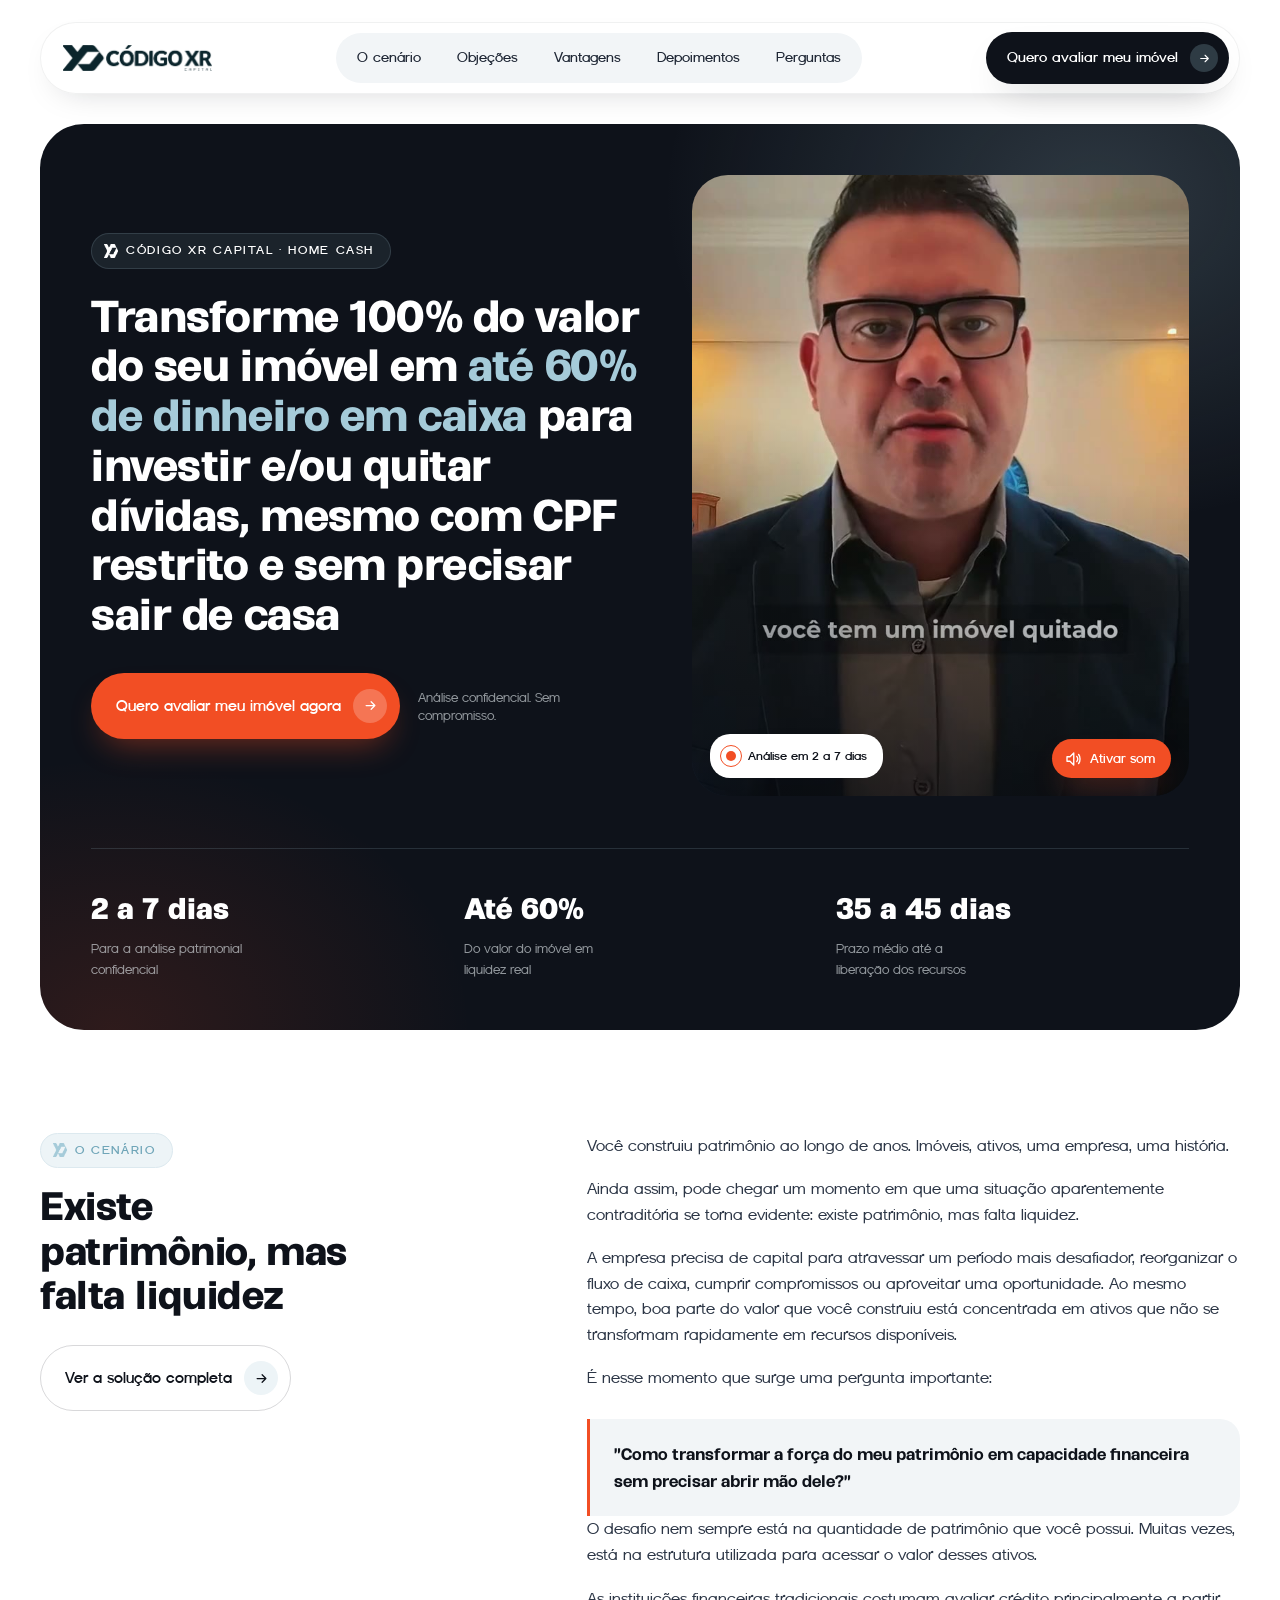
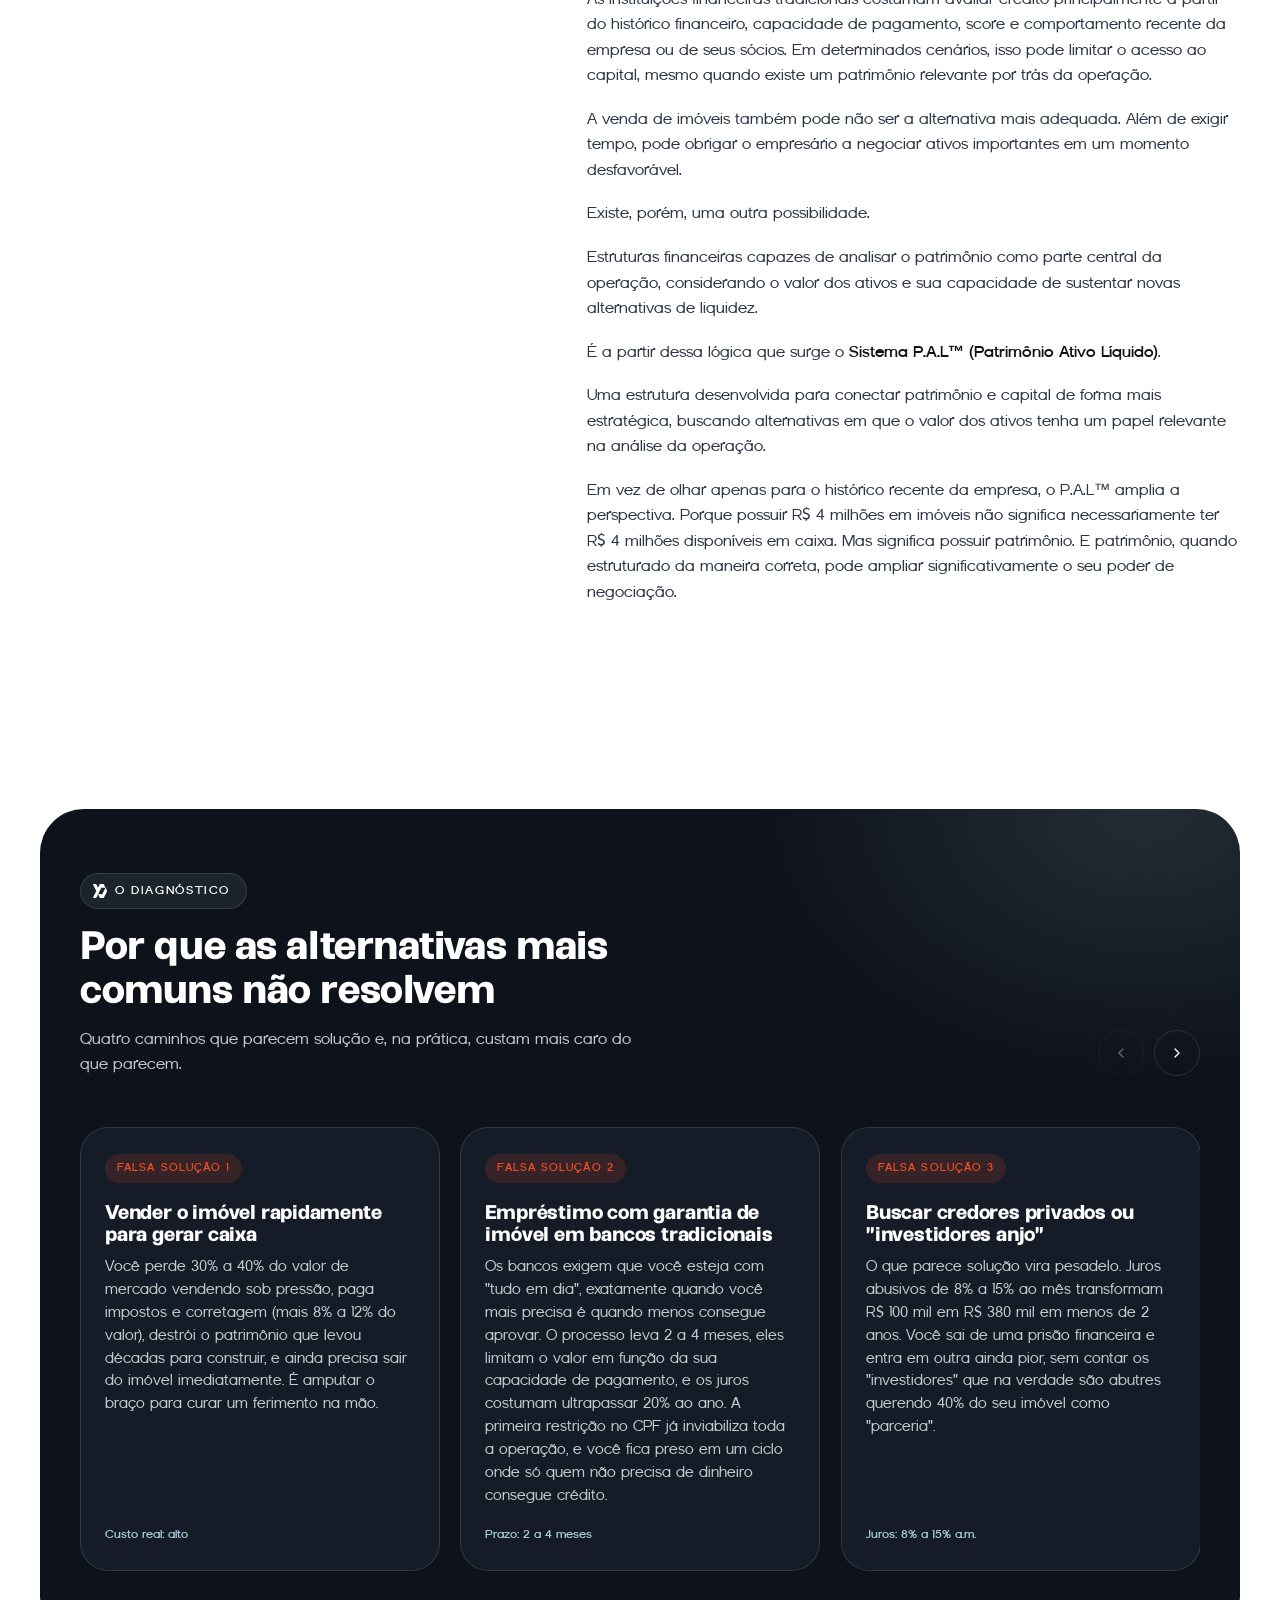
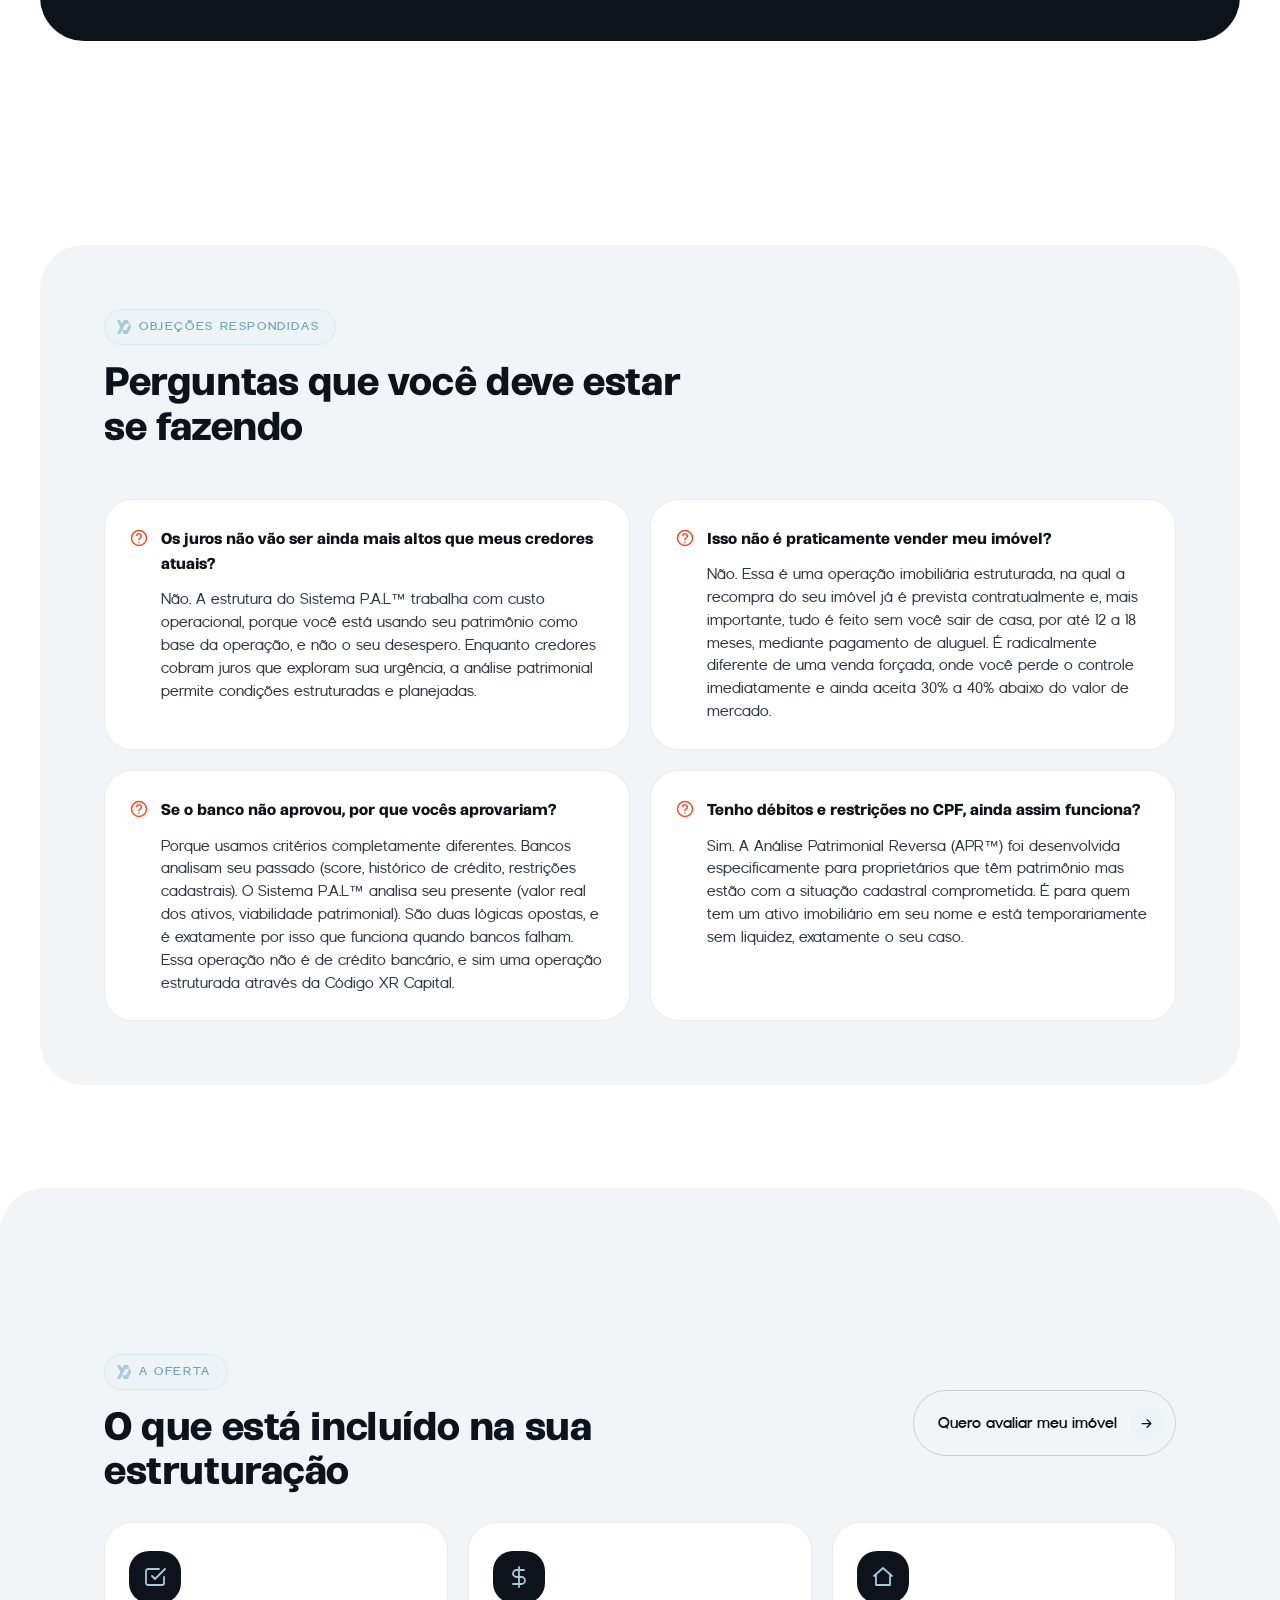
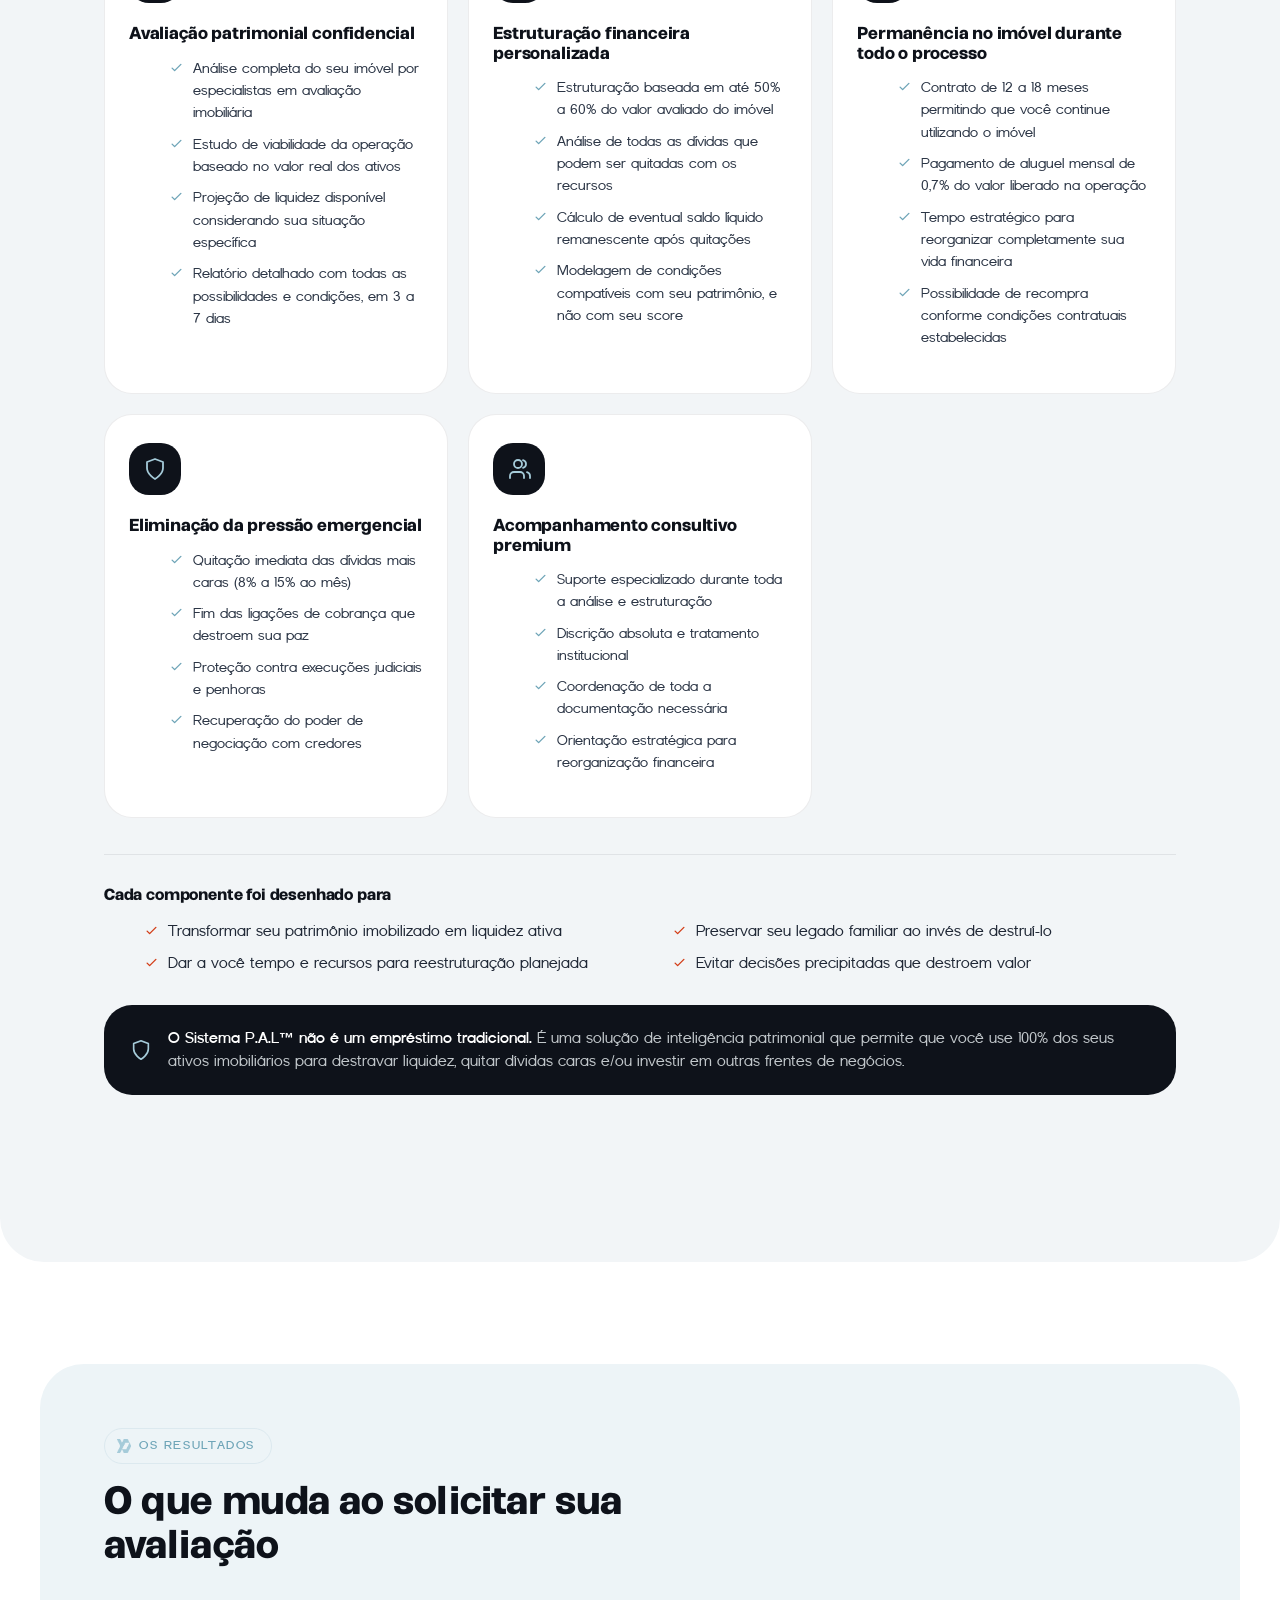
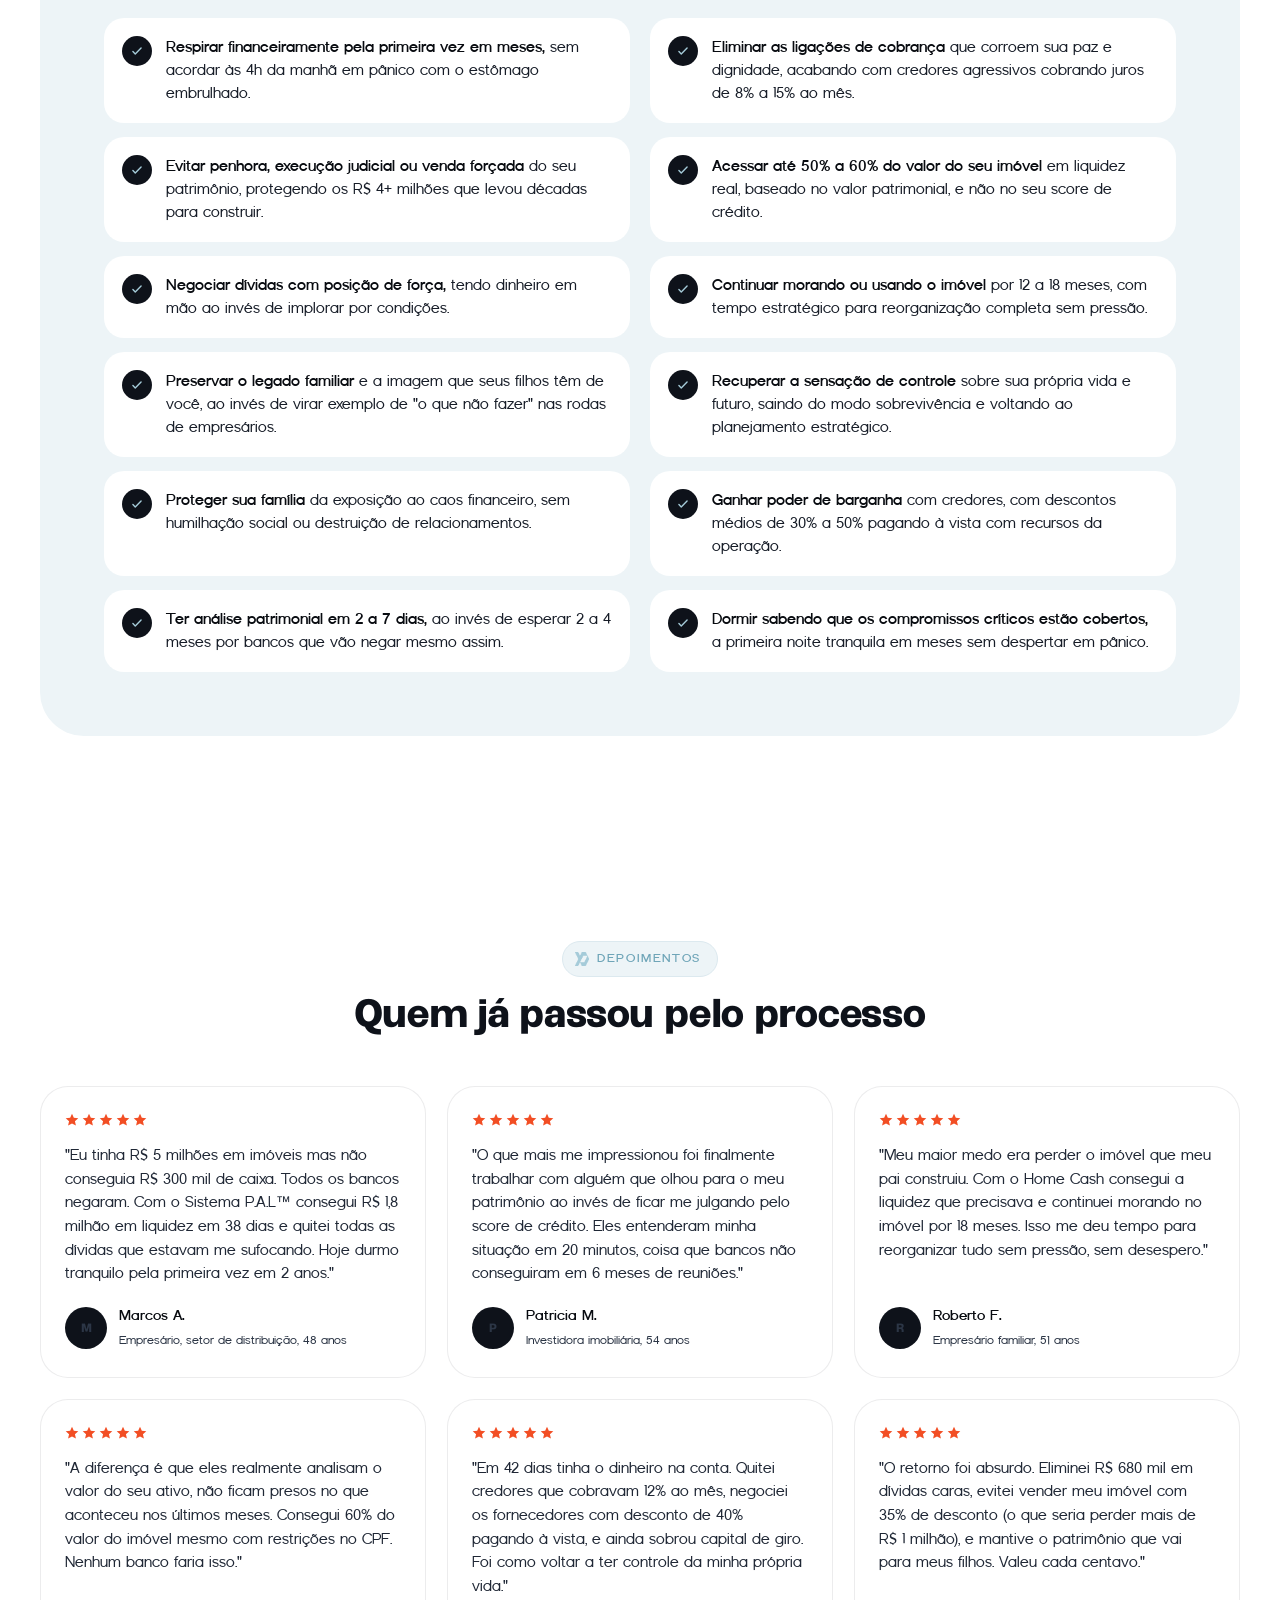
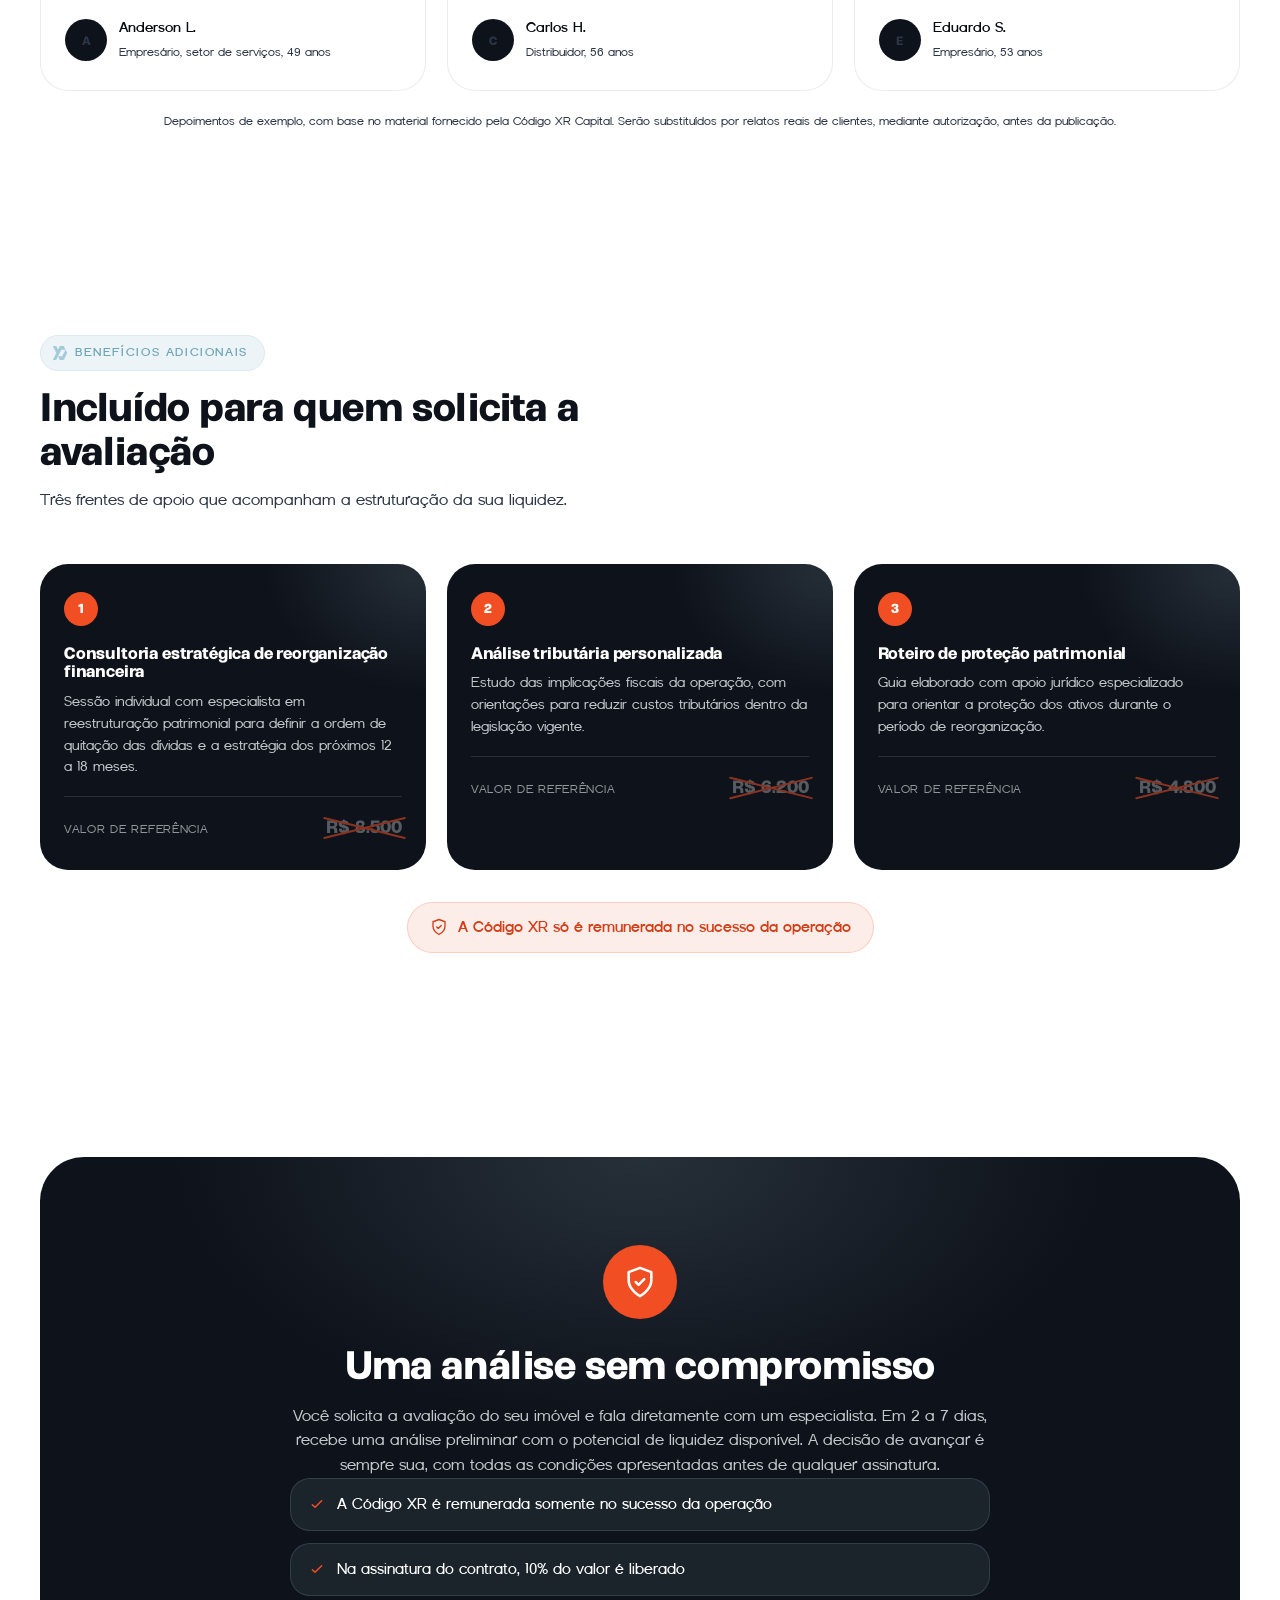
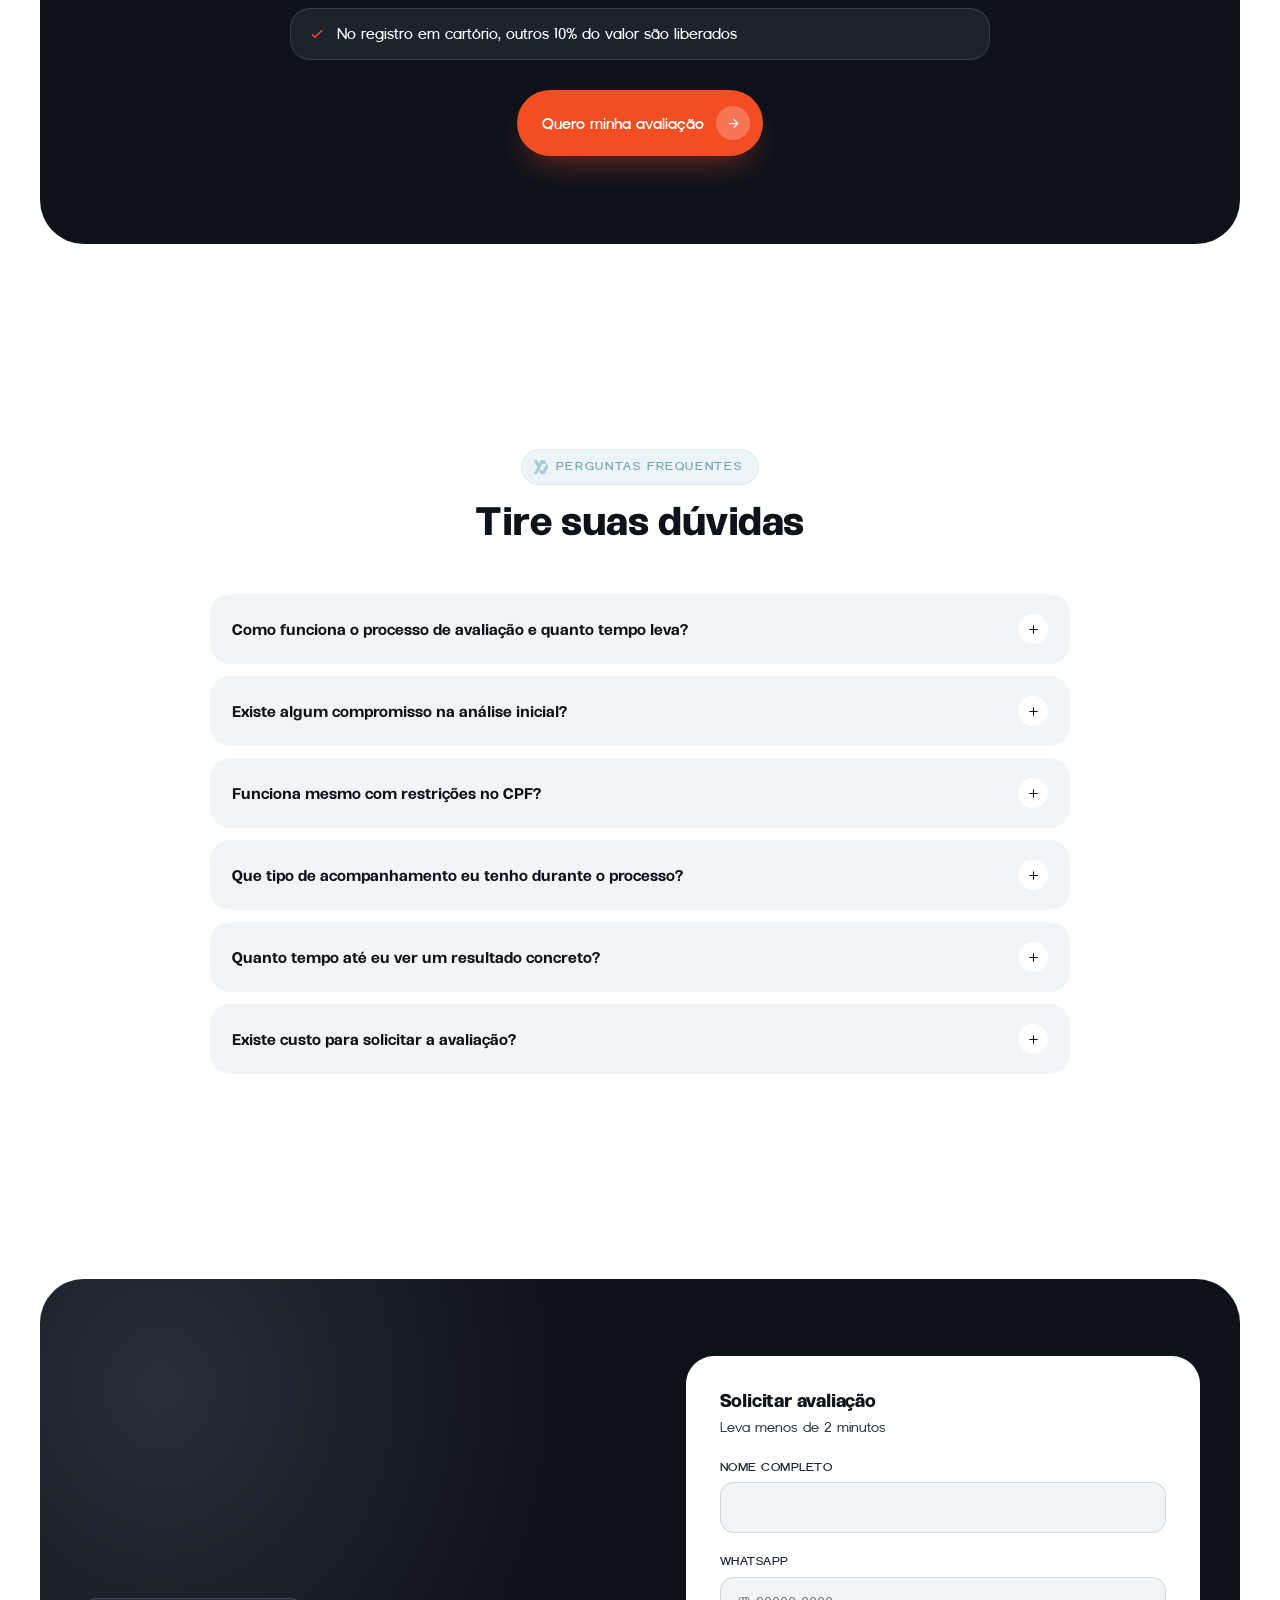
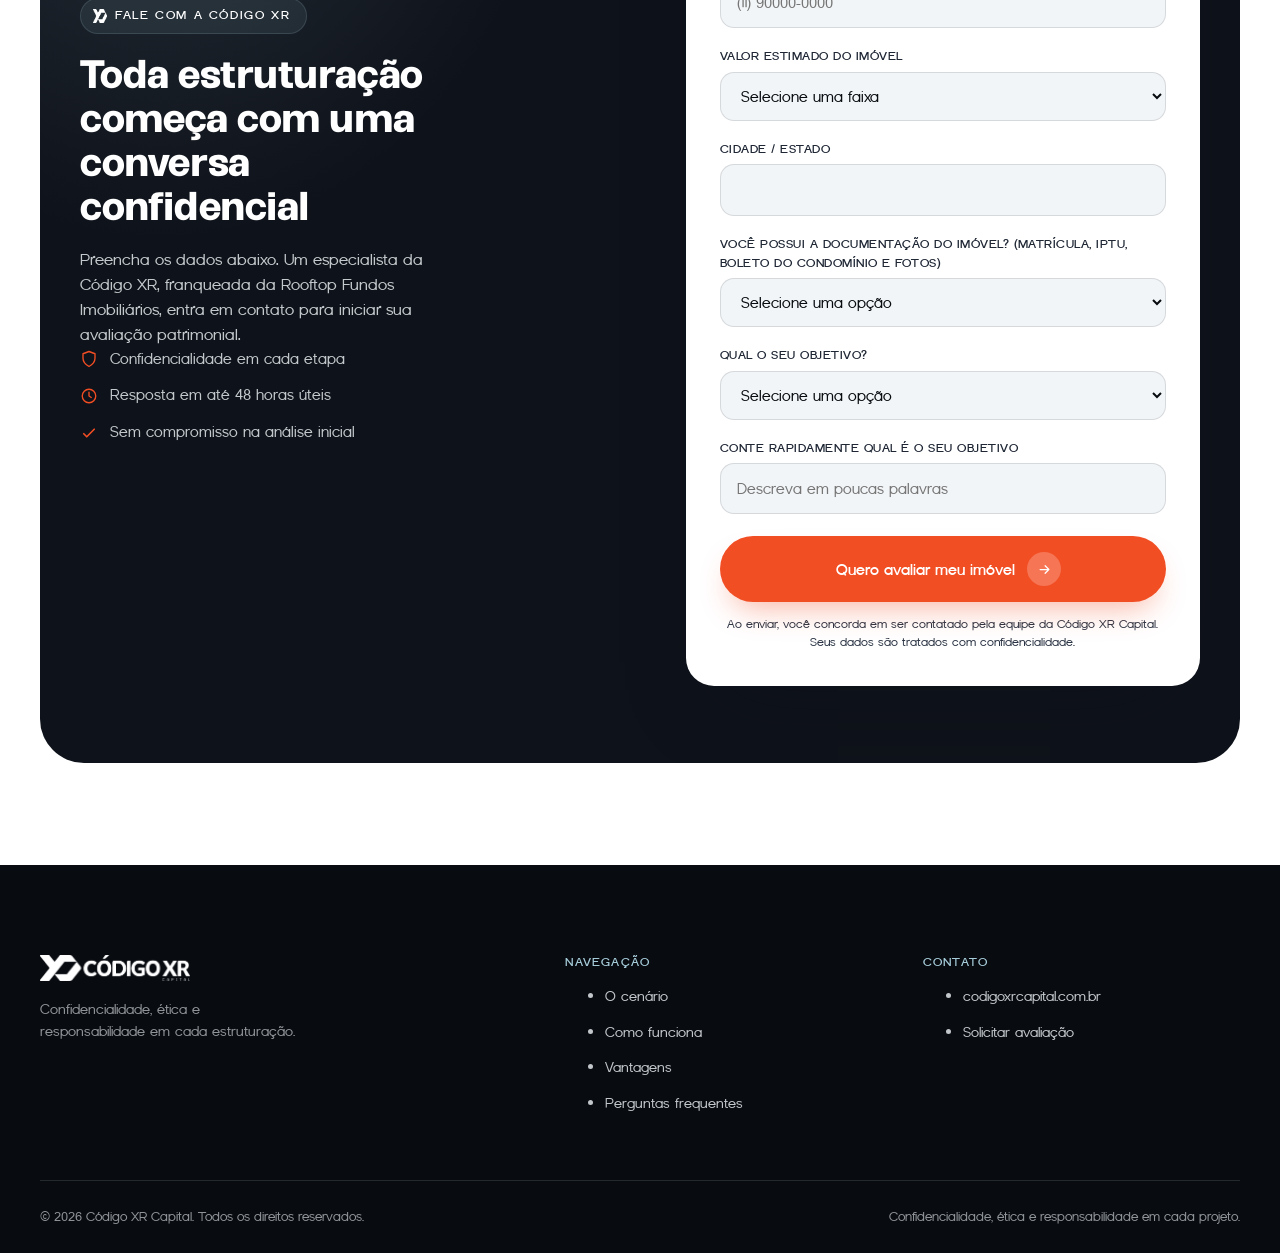
==== lp/home-cash/index.html @ e90bb327 "Conecta o formulário da LP Home Cash ao Google Sheets Substitui o placeholder do endpoint pela URL r" ====
<!doctype html>
<html lang="pt-BR">
<head>
<meta charset="UTF-8">
<meta name="viewport" content="width=device-width, initial-scale=1, viewport-fit=cover">
<title>Home Cash | Código XR Capital | Liquidez patrimonial sem vender o imóvel</title>
<meta name="description" content="Transforme 100% do valor do seu imóvel em até 60% de dinheiro em caixa, em até 45 dias, com análise confidencial em 2 a 7 dias. Código XR Capital.">
<meta name="robots" content="noindex, nofollow">
<link rel="canonical" href="https://codigoxrcapital.com.br/lp/home-cash/">

<!-- Open Graph -->
<meta property="og:type" content="website">
<meta property="og:title" content="Home Cash | Código XR Capital">
<meta property="og:description" content="Transforme 100% do valor do seu imóvel em até 60% de dinheiro em caixa, sem precisar sair de casa. Análise confidencial em 2 a 7 dias.">
<meta property="og:image" content="https://codigoxrcapital.com.br/lp/home-cash/assets/img/hero-principal.jpg">
<meta property="og:locale" content="pt_BR">

<link rel="icon" href="/lp/home-cash/assets/brand/favicon.png" type="image/png">
<link rel="apple-touch-icon" href="/lp/home-cash/assets/brand/favicon.png">

<!-- Preload critical assets for performance -->
<link rel="preload" href="/lp/home-cash/assets/fonts/Archetica-Bold.woff2" as="font" type="font/woff2" crossorigin>
<link rel="preload" href="/lp/home-cash/assets/fonts/Archetica-SemiBold.woff2" as="font" type="font/woff2" crossorigin>
<link rel="preload" href="/lp/home-cash/assets/fonts/MaximaNouva-Regular.woff2" as="font" type="font/woff2" crossorigin>
<link rel="preload" href="/lp/home-cash/assets/img/hero-video-poster.jpg" as="image" fetchpriority="high">
<link rel="preload" href="/lp/home-cash/assets/css/style.css?v=cb052bff" as="style">

<link rel="stylesheet" href="/lp/home-cash/assets/css/style.css?v=cb052bff">
</head>
<body>

<!-- ============================================================
     HEADER
     ============================================================ -->
<header class="header">
  <div class="container">
    <div class="header__bar">
      <a href="#topo" class="header__logo" aria-label="Código XR Capital, início">
        <img src="/lp/home-cash/assets/brand/logo-marinho.png" alt="Código XR Capital" width="150" height="26">
      </a>

      <nav class="header__nav" aria-label="Navegação principal">
        <a href="#contexto">O cenário</a>
        <a href="#objecoes">Objeções</a>
        <a href="#beneficios">Vantagens</a>
        <a href="#depoimentos">Depoimentos</a>
        <a href="#faq">Perguntas</a>
      </nav>

      <div class="header__actions">
        <a href="#contato" class="btn btn--marinho btn--sm">
          <span class="btn-label-full">Quero avaliar meu imóvel</span>
          <span class="btn__seta" aria-hidden="true"><svg viewBox="0 0 24 24" fill="none"><path d="M5 12h14M13 6l6 6-6 6" stroke="currentColor" stroke-width="2" stroke-linecap="round" stroke-linejoin="round"/></svg></span>
        </a>
        <button class="nav-toggle" id="navToggle" aria-label="Abrir menu" aria-expanded="false" aria-controls="mobileNav">
          <svg viewBox="0 0 24 24" fill="none"><path d="M4 7h16M4 12h16M4 17h16" stroke="currentColor" stroke-width="2" stroke-linecap="round"/></svg>
        </button>
      </div>
    </div>
  </div>
</header>

<!-- Mobile nav -->
<div class="mobile-nav" id="mobileNav">
  <div class="mobile-nav__top">
    <img src="/lp/home-cash/assets/brand/logo-branco.png" alt="Código XR Capital" width="150" height="26">
    <button class="mobile-nav__close" id="mobileNavClose" aria-label="Fechar menu">
      <svg viewBox="0 0 24 24" fill="none"><path d="M6 6l12 12M18 6L6 18" stroke="currentColor" stroke-width="2" stroke-linecap="round"/></svg>
    </button>
  </div>
  <nav class="mobile-nav__links" aria-label="Navegação móvel">
    <a href="#contexto">O cenário</a>
    <a href="#objecoes">Objeções</a>
    <a href="#beneficios">Vantagens</a>
    <a href="#depoimentos">Depoimentos</a>
    <a href="#faq">Perguntas</a>
  </nav>
  <div class="mobile-nav__cta">
    <a href="#contato" class="btn btn--full">
      Quero avaliar meu imóvel
      <span class="btn__seta" aria-hidden="true"><svg viewBox="0 0 24 24" fill="none"><path d="M5 12h14M13 6l6 6-6 6" stroke="currentColor" stroke-width="2" stroke-linecap="round" stroke-linejoin="round"/></svg></span>
    </a>
  </div>
</div>

<main id="topo">

<!-- ============================================================
     HERO
     ============================================================ -->
<section class="hero container">
  <div class="hero__panel">
    <div class="hero__grid">
      <div class="hero__conteudo">
        <div class="hero__eyebrow-row">
          <span class="eyebrow eyebrow--claro">
            <img src="/lp/home-cash/assets/brand/icone-branco.png" alt="" class="chip-x" width="14" height="9">
            CÓDIGO XR CAPITAL · HOME CASH
          </span>
        </div>
        <h1>Transforme 100% do valor do seu imóvel em <em>até 60% de dinheiro em caixa</em> para investir e/ou quitar dívidas, mesmo com CPF restrito e sem precisar sair de casa</h1>
        <div class="hero__actions">
          <a href="#contato" class="btn">
            Quero avaliar meu imóvel agora
            <span class="btn__seta" aria-hidden="true"><svg viewBox="0 0 24 24" fill="none"><path d="M5 12h14M13 6l6 6-6 6" stroke="currentColor" stroke-width="2" stroke-linecap="round" stroke-linejoin="round"/></svg></span>
          </a>
          <span class="hero__actions-note">Análise confidencial. Sem compromisso.</span>
        </div>
      </div>

      <div class="hero__visual" id="heroVisual">
        <video
          autoplay
          muted
          loop
          playsinline
          preload="auto"
          poster="/lp/home-cash/assets/img/hero-video-poster.jpg"
          aria-label="Vídeo de apresentação Código XR Capital">
          <source src="/lp/home-cash/assets/video/hero-apresentacao.mp4" type="video/mp4">
        </video>
        <button class="hero__sound" id="heroSoundBtn" type="button" aria-label="Ativar som do vídeo" aria-pressed="false">
          <svg class="hero__sound-icon hero__sound-icon--off" viewBox="0 0 24 24" fill="none"><path d="M4 9v6h4l5 5V4L8 9H4z" stroke="currentColor" stroke-width="1.8" stroke-linejoin="round"/><path d="M17 8.5c1.5 1.9 1.5 5.1 0 7M19.5 6c2.5 3 2.5 9 0 12" stroke="currentColor" stroke-width="1.8" stroke-linecap="round"/></svg>
          <svg class="hero__sound-icon hero__sound-icon--on" viewBox="0 0 24 24" fill="none"><path d="M4 9v6h4l5 5V4L8 9H4z" stroke="currentColor" stroke-width="1.8" stroke-linejoin="round"/><path d="M17 9l5 5M22 9l-5 5" stroke="currentColor" stroke-width="1.8" stroke-linecap="round"/></svg>
          <span>Ativar som</span>
        </button>
        <div class="hero__tagcard">
          <span class="pulse" aria-hidden="true"></span>
          <span>Análise em 2 a 7 dias</span>
        </div>
      </div>
    </div>

    <div class="hero__stats">
      <div class="stat">
        <div class="stat__num">2 a 7 dias</div>
        <div class="stat__label">Para a análise patrimonial confidencial</div>
      </div>
      <div class="stat">
        <div class="stat__num">Até 60%</div>
        <div class="stat__label">Do valor do imóvel em liquidez real</div>
      </div>
      <div class="stat">
        <div class="stat__num">35 a 45 dias</div>
        <div class="stat__label">Prazo médio até a liberação dos recursos</div>
      </div>
    </div>
  </div>
</section>

<!-- ============================================================
     CONTEXTO / EMPATIA
     ============================================================ -->
<section class="section contexto container" id="contexto" data-reveal>
  <div class="contexto__grid">
    <div class="contexto__col1">
      <span class="eyebrow">
        <img src="/lp/home-cash/assets/brand/icone-azul.png" alt="" class="chip-x" width="14" height="9">
        O CENÁRIO
      </span>
      <h2>Existe patrimônio, mas falta liquidez</h2>
      <div class="contexto__actions">
        <a href="#oferta" class="btn btn--linha">
          Ver a solução completa
          <span class="btn__seta" aria-hidden="true"><svg viewBox="0 0 24 24" fill="none"><path d="M5 12h14M13 6l6 6-6 6" stroke="currentColor" stroke-width="2" stroke-linecap="round" stroke-linejoin="round"/></svg></span>
        </a>
      </div>
    </div>
    <div class="contexto__col">
      <p>Você construiu patrimônio ao longo de anos. Imóveis, ativos, uma empresa, uma história.</p>
      <p>Ainda assim, pode chegar um momento em que uma situação aparentemente contraditória se torna evidente: existe patrimônio, mas falta liquidez.</p>
      <p>A empresa precisa de capital para atravessar um período mais desafiador, reorganizar o fluxo de caixa, cumprir compromissos ou aproveitar uma oportunidade. Ao mesmo tempo, boa parte do valor que você construiu está concentrada em ativos que não se transformam rapidamente em recursos disponíveis.</p>
      <p>É nesse momento que surge uma pergunta importante:</p>
      <div class="contexto__quote">"Como transformar a força do meu patrimônio em capacidade financeira sem precisar abrir mão dele?"</div>
      <p>O desafio nem sempre está na quantidade de patrimônio que você possui. Muitas vezes, está na estrutura utilizada para acessar o valor desses ativos.</p>
      <p>As instituições financeiras tradicionais costumam avaliar crédito principalmente a partir do histórico financeiro, capacidade de pagamento, score e comportamento recente da empresa ou de seus sócios. Em determinados cenários, isso pode limitar o acesso ao capital, mesmo quando existe um patrimônio relevante por trás da operação.</p>
      <p>A venda de imóveis também pode não ser a alternativa mais adequada. Além de exigir tempo, pode obrigar o empresário a negociar ativos importantes em um momento desfavorável.</p>
      <p>Existe, porém, uma outra possibilidade.</p>
      <p>Estruturas financeiras capazes de analisar o patrimônio como parte central da operação, considerando o valor dos ativos e sua capacidade de sustentar novas alternativas de liquidez.</p>
      <p>É a partir dessa lógica que surge o <strong>Sistema P.A.L™ (Patrimônio Ativo Líquido)</strong>.</p>
      <p>Uma estrutura desenvolvida para conectar patrimônio e capital de forma mais estratégica, buscando alternativas em que o valor dos ativos tenha um papel relevante na análise da operação.</p>
      <p>Em vez de olhar apenas para o histórico recente da empresa, o P.A.L™ amplia a perspectiva. Porque possuir R$ 4 milhões em imóveis não significa necessariamente ter R$ 4 milhões disponíveis em caixa. Mas significa possuir patrimônio. E patrimônio, quando estruturado da maneira correta, pode ampliar significativamente o seu poder de negociação.</p>
    </div>
  </div>
</section>

<!-- ============================================================
     CARROSSEL: Alternativas comuns
     ============================================================ -->
<section class="section container" data-reveal>
  <div class="carrossel-sec">
    <div class="container" style="padding-block: clamp(40px, 5vw, 68px);">
      <div class="section-head">
        <div class="section-head__text">
          <span class="eyebrow eyebrow--claro">
            <img src="/lp/home-cash/assets/brand/icone-branco.png" alt="" class="chip-x" width="14" height="9">
            O DIAGNÓSTICO
          </span>
          <h2>Por que as alternativas mais comuns não resolvem</h2>
          <p>Quatro caminhos que parecem solução e, na prática, custam mais caro do que parecem.</p>
        </div>
        <div class="carrossel-nav">
          <button class="icon-circ icon-circ--clara" id="carrosselPrev" aria-label="Anterior">
            <svg viewBox="0 0 24 24" fill="none"><path d="M15 6l-6 6 6 6" stroke="currentColor" stroke-width="2" stroke-linecap="round" stroke-linejoin="round"/></svg>
          </button>
          <button class="icon-circ icon-circ--clara" id="carrosselNext" aria-label="Próximo">
            <svg viewBox="0 0 24 24" fill="none"><path d="M9 6l6 6-6 6" stroke="currentColor" stroke-width="2" stroke-linecap="round" stroke-linejoin="round"/></svg>
          </button>
        </div>
      </div>

      <div class="carrossel-track" id="carrosselTrack">
        <article class="card-saida">
          <span class="card-saida__badge">Falsa solução 1</span>
          <h3>Vender o imóvel rapidamente para gerar caixa</h3>
          <p>Você perde 30% a 40% do valor de mercado vendendo sob pressão, paga impostos e corretagem (mais 8% a 12% do valor), destrói o patrimônio que levou décadas para construir, e ainda precisa sair do imóvel imediatamente. É amputar o braço para curar um ferimento na mão.</p>
          <div class="card-saida__foot"><span>Custo real: alto</span></div>
        </article>
        <article class="card-saida">
          <span class="card-saida__badge">Falsa solução 2</span>
          <h3>Empréstimo com garantia de imóvel em bancos tradicionais</h3>
          <p>Os bancos exigem que você esteja com "tudo em dia", exatamente quando você mais precisa é quando menos consegue aprovar. O processo leva 2 a 4 meses, eles limitam o valor em função da sua capacidade de pagamento, e os juros costumam ultrapassar 20% ao ano. A primeira restrição no CPF já inviabiliza toda a operação, e você fica preso em um ciclo onde só quem não precisa de dinheiro consegue crédito.</p>
          <div class="card-saida__foot"><span>Prazo: 2 a 4 meses</span></div>
        </article>
        <article class="card-saida">
          <span class="card-saida__badge">Falsa solução 3</span>
          <h3>Buscar credores privados ou "investidores anjo"</h3>
          <p>O que parece solução vira pesadelo. Juros abusivos de 8% a 15% ao mês transformam R$ 100 mil em R$ 380 mil em menos de 2 anos. Você sai de uma prisão financeira e entra em outra ainda pior, sem contar os "investidores" que na verdade são abutres querendo 40% do seu imóvel como "parceria".</p>
          <div class="card-saida__foot"><span>Juros: 8% a 15% a.m.</span></div>
        </article>
        <article class="card-saida">
          <span class="card-saida__badge">Falsa solução 4</span>
          <h3>Renegociar dívida por dívida sem liquidez real</h3>
          <p>Sem dinheiro em mão, você não tem poder de negociação. Credores sabem que você está desesperado e aproveitam para apertar ainda mais. Você gasta energia explicando 400 vezes a mesma situação para gente que claramente não vai aprovar nada, enquanto os juros continuam corroendo seu patrimônio a cada dia que passa.</p>
          <div class="card-saida__foot"><span>Poder de barganha: baixo</span></div>
        </article>
      </div>
    </div>
  </div>
</section>

<!-- ============================================================
     OBJEÇÕES RESPONDIDAS
     ============================================================ -->
<section class="section container" id="objecoes" data-reveal>
  <div class="objecoes">
    <div style="padding: clamp(36px, 5vw, 64px);">
      <div class="section-head">
        <div class="section-head__text">
          <span class="eyebrow">
            <img src="/lp/home-cash/assets/brand/icone-azul.png" alt="" class="chip-x" width="14" height="9">
            OBJEÇÕES RESPONDIDAS
          </span>
          <h2>Perguntas que você deve estar se fazendo</h2>
        </div>
      </div>

      <div class="objecoes__grid">
        <div class="objecao">
          <div class="objecao__q">
            <svg viewBox="0 0 24 24" fill="none"><path d="M9.09 9a3 3 0 015.83 1c0 2-3 2-3 4M12 17h.01" stroke="currentColor" stroke-width="1.8" stroke-linecap="round" stroke-linejoin="round"/><circle cx="12" cy="12" r="9" stroke="currentColor" stroke-width="1.8"/></svg>
            Os juros não vão ser ainda mais altos que meus credores atuais?
          </div>
          <p class="objecao__a">Não. A estrutura do Sistema P.A.L™ trabalha com custo operacional, porque você está usando seu patrimônio como base da operação, e não o seu desespero. Enquanto credores cobram juros que exploram sua urgência, a análise patrimonial permite condições estruturadas e planejadas.</p>
        </div>
        <div class="objecao">
          <div class="objecao__q">
            <svg viewBox="0 0 24 24" fill="none"><path d="M9.09 9a3 3 0 015.83 1c0 2-3 2-3 4M12 17h.01" stroke="currentColor" stroke-width="1.8" stroke-linecap="round" stroke-linejoin="round"/><circle cx="12" cy="12" r="9" stroke="currentColor" stroke-width="1.8"/></svg>
            Isso não é praticamente vender meu imóvel?
          </div>
          <p class="objecao__a">Não. Essa é uma operação imobiliária estruturada, na qual a recompra do seu imóvel já é prevista contratualmente e, mais importante, tudo é feito sem você sair de casa, por até 12 a 18 meses, mediante pagamento de aluguel. É radicalmente diferente de uma venda forçada, onde você perde o controle imediatamente e ainda aceita 30% a 40% abaixo do valor de mercado.</p>
        </div>
        <div class="objecao">
          <div class="objecao__q">
            <svg viewBox="0 0 24 24" fill="none"><path d="M9.09 9a3 3 0 015.83 1c0 2-3 2-3 4M12 17h.01" stroke="currentColor" stroke-width="1.8" stroke-linecap="round" stroke-linejoin="round"/><circle cx="12" cy="12" r="9" stroke="currentColor" stroke-width="1.8"/></svg>
            Se o banco não aprovou, por que vocês aprovariam?
          </div>
          <p class="objecao__a">Porque usamos critérios completamente diferentes. Bancos analisam seu passado (score, histórico de crédito, restrições cadastrais). O Sistema P.A.L™ analisa seu presente (valor real dos ativos, viabilidade patrimonial). São duas lógicas opostas, e é exatamente por isso que funciona quando bancos falham. Essa operação não é de crédito bancário, e sim uma operação estruturada através da Código XR Capital.</p>
        </div>
        <div class="objecao">
          <div class="objecao__q">
            <svg viewBox="0 0 24 24" fill="none"><path d="M9.09 9a3 3 0 015.83 1c0 2-3 2-3 4M12 17h.01" stroke="currentColor" stroke-width="1.8" stroke-linecap="round" stroke-linejoin="round"/><circle cx="12" cy="12" r="9" stroke="currentColor" stroke-width="1.8"/></svg>
            Tenho débitos e restrições no CPF, ainda assim funciona?
          </div>
          <p class="objecao__a">Sim. A Análise Patrimonial Reversa (APR™) foi desenvolvida especificamente para proprietários que têm patrimônio mas estão com a situação cadastral comprometida. É para quem tem um ativo imobiliário em seu nome e está temporariamente sem liquidez, exatamente o seu caso.</p>
        </div>
      </div>
    </div>
  </div>
</section>

<!-- ============================================================
     OFERTA: O que está incluído
     ============================================================ -->
<section class="section container" id="oferta" style="background: var(--papel); border-radius: var(--r-2xl);" data-reveal>
  <div style="padding: clamp(36px, 5vw, 64px);">
    <div class="oferta__top">
      <div class="section-head__text">
        <span class="eyebrow">
          <img src="/lp/home-cash/assets/brand/icone-azul.png" alt="" class="chip-x" width="14" height="9">
          A OFERTA
        </span>
        <h2 style="margin-top:14px;">O que está incluído na sua estruturação</h2>
      </div>
      <a href="#contato" class="btn btn--linha">
        Quero avaliar meu imóvel
        <span class="btn__seta" aria-hidden="true"><svg viewBox="0 0 24 24" fill="none"><path d="M5 12h14M13 6l6 6-6 6" stroke="currentColor" stroke-width="2" stroke-linecap="round" stroke-linejoin="round"/></svg></span>
      </a>
    </div>

    <div class="oferta__grid">
      <div class="item-oferta">
        <div class="item-oferta__icon"><svg viewBox="0 0 24 24" fill="none"><path d="M9 11l3 3L22 4M21 12v6a2 2 0 01-2 2H5a2 2 0 01-2-2V6a2 2 0 012-2h11" stroke="currentColor" stroke-width="1.8" stroke-linecap="round" stroke-linejoin="round"/></svg></div>
        <h3>Avaliação patrimonial confidencial</h3>
        <ul>
          <li><svg viewBox="0 0 24 24" fill="none"><path d="M5 13l4 4L19 7" stroke="currentColor" stroke-width="2.2" stroke-linecap="round" stroke-linejoin="round"/></svg>Análise completa do seu imóvel por especialistas em avaliação imobiliária</li>
          <li><svg viewBox="0 0 24 24" fill="none"><path d="M5 13l4 4L19 7" stroke="currentColor" stroke-width="2.2" stroke-linecap="round" stroke-linejoin="round"/></svg>Estudo de viabilidade da operação baseado no valor real dos ativos</li>
          <li><svg viewBox="0 0 24 24" fill="none"><path d="M5 13l4 4L19 7" stroke="currentColor" stroke-width="2.2" stroke-linecap="round" stroke-linejoin="round"/></svg>Projeção de liquidez disponível considerando sua situação específica</li>
          <li><svg viewBox="0 0 24 24" fill="none"><path d="M5 13l4 4L19 7" stroke="currentColor" stroke-width="2.2" stroke-linecap="round" stroke-linejoin="round"/></svg>Relatório detalhado com todas as possibilidades e condições, em 3 a 7 dias</li>
        </ul>
      </div>

      <div class="item-oferta">
        <div class="item-oferta__icon"><svg viewBox="0 0 24 24" fill="none"><path d="M12 2v20M17 5H9.5a3.5 3.5 0 000 7h5a3.5 3.5 0 010 7H6" stroke="currentColor" stroke-width="1.8" stroke-linecap="round" stroke-linejoin="round"/></svg></div>
        <h3>Estruturação financeira personalizada</h3>
        <ul>
          <li><svg viewBox="0 0 24 24" fill="none"><path d="M5 13l4 4L19 7" stroke="currentColor" stroke-width="2.2" stroke-linecap="round" stroke-linejoin="round"/></svg>Estruturação baseada em até 50% a 60% do valor avaliado do imóvel</li>
          <li><svg viewBox="0 0 24 24" fill="none"><path d="M5 13l4 4L19 7" stroke="currentColor" stroke-width="2.2" stroke-linecap="round" stroke-linejoin="round"/></svg>Análise de todas as dívidas que podem ser quitadas com os recursos</li>
          <li><svg viewBox="0 0 24 24" fill="none"><path d="M5 13l4 4L19 7" stroke="currentColor" stroke-width="2.2" stroke-linecap="round" stroke-linejoin="round"/></svg>Cálculo de eventual saldo líquido remanescente após quitações</li>
          <li><svg viewBox="0 0 24 24" fill="none"><path d="M5 13l4 4L19 7" stroke="currentColor" stroke-width="2.2" stroke-linecap="round" stroke-linejoin="round"/></svg>Modelagem de condições compatíveis com seu patrimônio, e não com seu score</li>
        </ul>
      </div>

      <div class="item-oferta">
        <div class="item-oferta__icon"><svg viewBox="0 0 24 24" fill="none"><path d="M3 11l9-8 9 8M5 10v10h14V10" stroke="currentColor" stroke-width="1.8" stroke-linecap="round" stroke-linejoin="round"/></svg></div>
        <h3>Permanência no imóvel durante todo o processo</h3>
        <ul>
          <li><svg viewBox="0 0 24 24" fill="none"><path d="M5 13l4 4L19 7" stroke="currentColor" stroke-width="2.2" stroke-linecap="round" stroke-linejoin="round"/></svg>Contrato de 12 a 18 meses permitindo que você continue utilizando o imóvel</li>
          <li><svg viewBox="0 0 24 24" fill="none"><path d="M5 13l4 4L19 7" stroke="currentColor" stroke-width="2.2" stroke-linecap="round" stroke-linejoin="round"/></svg>Pagamento de aluguel mensal de 0,7% do valor liberado na operação</li>
          <li><svg viewBox="0 0 24 24" fill="none"><path d="M5 13l4 4L19 7" stroke="currentColor" stroke-width="2.2" stroke-linecap="round" stroke-linejoin="round"/></svg>Tempo estratégico para reorganizar completamente sua vida financeira</li>
          <li><svg viewBox="0 0 24 24" fill="none"><path d="M5 13l4 4L19 7" stroke="currentColor" stroke-width="2.2" stroke-linecap="round" stroke-linejoin="round"/></svg>Possibilidade de recompra conforme condições contratuais estabelecidas</li>
        </ul>
      </div>

      <div class="item-oferta">
        <div class="item-oferta__icon"><svg viewBox="0 0 24 24" fill="none"><path d="M12 22s8-4.5 8-11V5l-8-3-8 3v6c0 6.5 8 11 8 11z" stroke="currentColor" stroke-width="1.8" stroke-linecap="round" stroke-linejoin="round"/></svg></div>
        <h3>Eliminação da pressão emergencial</h3>
        <ul>
          <li><svg viewBox="0 0 24 24" fill="none"><path d="M5 13l4 4L19 7" stroke="currentColor" stroke-width="2.2" stroke-linecap="round" stroke-linejoin="round"/></svg>Quitação imediata das dívidas mais caras (8% a 15% ao mês)</li>
          <li><svg viewBox="0 0 24 24" fill="none"><path d="M5 13l4 4L19 7" stroke="currentColor" stroke-width="2.2" stroke-linecap="round" stroke-linejoin="round"/></svg>Fim das ligações de cobrança que destroem sua paz</li>
          <li><svg viewBox="0 0 24 24" fill="none"><path d="M5 13l4 4L19 7" stroke="currentColor" stroke-width="2.2" stroke-linecap="round" stroke-linejoin="round"/></svg>Proteção contra execuções judiciais e penhoras</li>
          <li><svg viewBox="0 0 24 24" fill="none"><path d="M5 13l4 4L19 7" stroke="currentColor" stroke-width="2.2" stroke-linecap="round" stroke-linejoin="round"/></svg>Recuperação do poder de negociação com credores</li>
        </ul>
      </div>

      <div class="item-oferta">
        <div class="item-oferta__icon"><svg viewBox="0 0 24 24" fill="none"><path d="M17 21v-2a4 4 0 00-4-4H7a4 4 0 00-4 4v2M11 11a4 4 0 100-8 4 4 0 000 8zM23 21v-2a4 4 0 00-3-3.87M16 3.13a4 4 0 010 7.75" stroke="currentColor" stroke-width="1.8" stroke-linecap="round" stroke-linejoin="round"/></svg></div>
        <h3>Acompanhamento consultivo premium</h3>
        <ul>
          <li><svg viewBox="0 0 24 24" fill="none"><path d="M5 13l4 4L19 7" stroke="currentColor" stroke-width="2.2" stroke-linecap="round" stroke-linejoin="round"/></svg>Suporte especializado durante toda a análise e estruturação</li>
          <li><svg viewBox="0 0 24 24" fill="none"><path d="M5 13l4 4L19 7" stroke="currentColor" stroke-width="2.2" stroke-linecap="round" stroke-linejoin="round"/></svg>Discrição absoluta e tratamento institucional</li>
          <li><svg viewBox="0 0 24 24" fill="none"><path d="M5 13l4 4L19 7" stroke="currentColor" stroke-width="2.2" stroke-linecap="round" stroke-linejoin="round"/></svg>Coordenação de toda a documentação necessária</li>
          <li><svg viewBox="0 0 24 24" fill="none"><path d="M5 13l4 4L19 7" stroke="currentColor" stroke-width="2.2" stroke-linecap="round" stroke-linejoin="round"/></svg>Orientação estratégica para reorganização financeira</li>
        </ul>
      </div>
    </div>

    <div class="oferta__proposito">
      <h3>Cada componente foi desenhado para</h3>
      <ul>
        <li><svg viewBox="0 0 24 24" fill="none"><path d="M5 13l4 4L19 7" stroke="currentColor" stroke-width="2.2" stroke-linecap="round" stroke-linejoin="round"/></svg>Transformar seu patrimônio imobilizado em liquidez ativa</li>
        <li><svg viewBox="0 0 24 24" fill="none"><path d="M5 13l4 4L19 7" stroke="currentColor" stroke-width="2.2" stroke-linecap="round" stroke-linejoin="round"/></svg>Preservar seu legado familiar ao invés de destruí-lo</li>
        <li><svg viewBox="0 0 24 24" fill="none"><path d="M5 13l4 4L19 7" stroke="currentColor" stroke-width="2.2" stroke-linecap="round" stroke-linejoin="round"/></svg>Dar a você tempo e recursos para reestruturação planejada</li>
        <li><svg viewBox="0 0 24 24" fill="none"><path d="M5 13l4 4L19 7" stroke="currentColor" stroke-width="2.2" stroke-linecap="round" stroke-linejoin="round"/></svg>Evitar decisões precipitadas que destroem valor</li>
      </ul>
    </div>

    <div class="oferta__nota">
      <svg viewBox="0 0 24 24" fill="none"><path d="M12 22s8-4.5 8-11V5l-8-3-8 3v6c0 6.5 8 11 8 11z" stroke="currentColor" stroke-width="1.8" stroke-linecap="round" stroke-linejoin="round"/></svg>
      <p><strong>O Sistema P.A.L™ não é um empréstimo tradicional.</strong> É uma solução de inteligência patrimonial que permite que você use 100% dos seus ativos imobiliários para destravar liquidez, quitar dívidas caras e/ou investir em outras frentes de negócios.</p>
    </div>
  </div>
</section>

<!-- ============================================================
     BENEFÍCIOS
     ============================================================ -->
<section class="section container" id="beneficios" data-reveal>
  <div class="beneficios">
    <div style="padding: clamp(36px, 5vw, 64px);">
      <div class="section-head">
        <div class="section-head__text">
          <span class="eyebrow">
            <img src="/lp/home-cash/assets/brand/icone-azul.png" alt="" class="chip-x" width="14" height="9">
            OS RESULTADOS
          </span>
          <h2>O que muda ao solicitar sua avaliação</h2>
        </div>
      </div>
      <div class="beneficios__grid">
        <div class="beneficio">
          <span class="beneficio__check"><svg viewBox="0 0 24 24" fill="none"><path d="M5 13l4 4L19 7" stroke="currentColor" stroke-width="2.4" stroke-linecap="round" stroke-linejoin="round"/></svg></span>
          <p><strong>Respirar financeiramente pela primeira vez em meses,</strong> sem acordar às 4h da manhã em pânico com o estômago embrulhado.</p>
        </div>
        <div class="beneficio">
          <span class="beneficio__check"><svg viewBox="0 0 24 24" fill="none"><path d="M5 13l4 4L19 7" stroke="currentColor" stroke-width="2.4" stroke-linecap="round" stroke-linejoin="round"/></svg></span>
          <p><strong>Eliminar as ligações de cobrança</strong> que corroem sua paz e dignidade, acabando com credores agressivos cobrando juros de 8% a 15% ao mês.</p>
        </div>
        <div class="beneficio">
          <span class="beneficio__check"><svg viewBox="0 0 24 24" fill="none"><path d="M5 13l4 4L19 7" stroke="currentColor" stroke-width="2.4" stroke-linecap="round" stroke-linejoin="round"/></svg></span>
          <p><strong>Evitar penhora, execução judicial ou venda forçada</strong> do seu patrimônio, protegendo os R$ 4+ milhões que levou décadas para construir.</p>
        </div>
        <div class="beneficio">
          <span class="beneficio__check"><svg viewBox="0 0 24 24" fill="none"><path d="M5 13l4 4L19 7" stroke="currentColor" stroke-width="2.4" stroke-linecap="round" stroke-linejoin="round"/></svg></span>
          <p><strong>Acessar até 50% a 60% do valor do seu imóvel</strong> em liquidez real, baseado no valor patrimonial, e não no seu score de crédito.</p>
        </div>
        <div class="beneficio">
          <span class="beneficio__check"><svg viewBox="0 0 24 24" fill="none"><path d="M5 13l4 4L19 7" stroke="currentColor" stroke-width="2.4" stroke-linecap="round" stroke-linejoin="round"/></svg></span>
          <p><strong>Negociar dívidas com posição de força,</strong> tendo dinheiro em mão ao invés de implorar por condições.</p>
        </div>
        <div class="beneficio">
          <span class="beneficio__check"><svg viewBox="0 0 24 24" fill="none"><path d="M5 13l4 4L19 7" stroke="currentColor" stroke-width="2.4" stroke-linecap="round" stroke-linejoin="round"/></svg></span>
          <p><strong>Continuar morando ou usando o imóvel</strong> por 12 a 18 meses, com tempo estratégico para reorganização completa sem pressão.</p>
        </div>
        <div class="beneficio">
          <span class="beneficio__check"><svg viewBox="0 0 24 24" fill="none"><path d="M5 13l4 4L19 7" stroke="currentColor" stroke-width="2.4" stroke-linecap="round" stroke-linejoin="round"/></svg></span>
          <p><strong>Preservar o legado familiar</strong> e a imagem que seus filhos têm de você, ao invés de virar exemplo de "o que não fazer" nas rodas de empresários.</p>
        </div>
        <div class="beneficio">
          <span class="beneficio__check"><svg viewBox="0 0 24 24" fill="none"><path d="M5 13l4 4L19 7" stroke="currentColor" stroke-width="2.4" stroke-linecap="round" stroke-linejoin="round"/></svg></span>
          <p><strong>Recuperar a sensação de controle</strong> sobre sua própria vida e futuro, saindo do modo sobrevivência e voltando ao planejamento estratégico.</p>
        </div>
        <div class="beneficio">
          <span class="beneficio__check"><svg viewBox="0 0 24 24" fill="none"><path d="M5 13l4 4L19 7" stroke="currentColor" stroke-width="2.4" stroke-linecap="round" stroke-linejoin="round"/></svg></span>
          <p><strong>Proteger sua família</strong> da exposição ao caos financeiro, sem humilhação social ou destruição de relacionamentos.</p>
        </div>
        <div class="beneficio">
          <span class="beneficio__check"><svg viewBox="0 0 24 24" fill="none"><path d="M5 13l4 4L19 7" stroke="currentColor" stroke-width="2.4" stroke-linecap="round" stroke-linejoin="round"/></svg></span>
          <p><strong>Ganhar poder de barganha</strong> com credores, com descontos médios de 30% a 50% pagando à vista com recursos da operação.</p>
        </div>
        <div class="beneficio">
          <span class="beneficio__check"><svg viewBox="0 0 24 24" fill="none"><path d="M5 13l4 4L19 7" stroke="currentColor" stroke-width="2.4" stroke-linecap="round" stroke-linejoin="round"/></svg></span>
          <p><strong>Ter análise patrimonial em 2 a 7 dias,</strong> ao invés de esperar 2 a 4 meses por bancos que vão negar mesmo assim.</p>
        </div>
        <div class="beneficio">
          <span class="beneficio__check"><svg viewBox="0 0 24 24" fill="none"><path d="M5 13l4 4L19 7" stroke="currentColor" stroke-width="2.4" stroke-linecap="round" stroke-linejoin="round"/></svg></span>
          <p><strong>Dormir sabendo que os compromissos críticos estão cobertos,</strong> a primeira noite tranquila em meses sem despertar em pânico.</p>
        </div>
      </div>
    </div>
  </div>
</section>

<!-- ============================================================
     DEPOIMENTOS
     ============================================================ -->
<!--
  NOTA PARA O CLIENTE: o próprio documento de origem ("04 - Página de vendas")
  identifica estes depoimentos como modelo/exemplo, a ser substituído por vídeos
  de clientes reais ("[VÍDEO DEPOIMENTO]"). Os nomes, idades e resultados abaixo
  são ilustrativos e não correspondem a clientes verificados da Código XR Capital.
  Substitua por depoimentos reais, com autorização, antes de publicar a página.
-->
<section class="section container" id="depoimentos" data-reveal>
  <div class="section-head section-head--center">
    <div class="section-head__text">
      <span class="eyebrow">
        <img src="/lp/home-cash/assets/brand/icone-azul.png" alt="" class="chip-x" width="14" height="9">
        DEPOIMENTOS
      </span>
      <h2>Quem já passou pelo processo</h2>
    </div>
  </div>

  <div class="depoimentos__grid">
    <article class="card-depoimento">
      <div class="card-depoimento__stars" aria-hidden="true">
        <svg viewBox="0 0 20 20" fill="currentColor"><path d="M10 1l2.6 5.9 6.4.6-4.8 4.3 1.4 6.2L10 14.9 4.4 18l1.4-6.2L1 7.5l6.4-.6L10 1z"/></svg>
        <svg viewBox="0 0 20 20" fill="currentColor"><path d="M10 1l2.6 5.9 6.4.6-4.8 4.3 1.4 6.2L10 14.9 4.4 18l1.4-6.2L1 7.5l6.4-.6L10 1z"/></svg>
        <svg viewBox="0 0 20 20" fill="currentColor"><path d="M10 1l2.6 5.9 6.4.6-4.8 4.3 1.4 6.2L10 14.9 4.4 18l1.4-6.2L1 7.5l6.4-.6L10 1z"/></svg>
        <svg viewBox="0 0 20 20" fill="currentColor"><path d="M10 1l2.6 5.9 6.4.6-4.8 4.3 1.4 6.2L10 14.9 4.4 18l1.4-6.2L1 7.5l6.4-.6L10 1z"/></svg>
        <svg viewBox="0 0 20 20" fill="currentColor"><path d="M10 1l2.6 5.9 6.4.6-4.8 4.3 1.4 6.2L10 14.9 4.4 18l1.4-6.2L1 7.5l6.4-.6L10 1z"/></svg>
      </div>
      <p>"Eu tinha R$ 5 milhões em imóveis mas não conseguia R$ 300 mil de caixa. Todos os bancos negaram. Com o Sistema P.A.L™ consegui R$ 1,8 milhão em liquidez em 38 dias e quitei todas as dívidas que estavam me sufocando. Hoje durmo tranquilo pela primeira vez em 2 anos."</p>
      <div class="card-depoimento__autor">
        <span class="card-depoimento__avatar">M</span>
        <div>
          <strong>Marcos A.</strong>
          <span>Empresário, setor de distribuição, 48 anos</span>
        </div>
      </div>
    </article>

    <article class="card-depoimento">
      <div class="card-depoimento__stars" aria-hidden="true">
        <svg viewBox="0 0 20 20" fill="currentColor"><path d="M10 1l2.6 5.9 6.4.6-4.8 4.3 1.4 6.2L10 14.9 4.4 18l1.4-6.2L1 7.5l6.4-.6L10 1z"/></svg>
        <svg viewBox="0 0 20 20" fill="currentColor"><path d="M10 1l2.6 5.9 6.4.6-4.8 4.3 1.4 6.2L10 14.9 4.4 18l1.4-6.2L1 7.5l6.4-.6L10 1z"/></svg>
        <svg viewBox="0 0 20 20" fill="currentColor"><path d="M10 1l2.6 5.9 6.4.6-4.8 4.3 1.4 6.2L10 14.9 4.4 18l1.4-6.2L1 7.5l6.4-.6L10 1z"/></svg>
        <svg viewBox="0 0 20 20" fill="currentColor"><path d="M10 1l2.6 5.9 6.4.6-4.8 4.3 1.4 6.2L10 14.9 4.4 18l1.4-6.2L1 7.5l6.4-.6L10 1z"/></svg>
        <svg viewBox="0 0 20 20" fill="currentColor"><path d="M10 1l2.6 5.9 6.4.6-4.8 4.3 1.4 6.2L10 14.9 4.4 18l1.4-6.2L1 7.5l6.4-.6L10 1z"/></svg>
      </div>
      <p>"O que mais me impressionou foi finalmente trabalhar com alguém que olhou para o meu patrimônio ao invés de ficar me julgando pelo score de crédito. Eles entenderam minha situação em 20 minutos, coisa que bancos não conseguiram em 6 meses de reuniões."</p>
      <div class="card-depoimento__autor">
        <span class="card-depoimento__avatar">P</span>
        <div>
          <strong>Patricia M.</strong>
          <span>Investidora imobiliária, 54 anos</span>
        </div>
      </div>
    </article>

    <article class="card-depoimento">
      <div class="card-depoimento__stars" aria-hidden="true">
        <svg viewBox="0 0 20 20" fill="currentColor"><path d="M10 1l2.6 5.9 6.4.6-4.8 4.3 1.4 6.2L10 14.9 4.4 18l1.4-6.2L1 7.5l6.4-.6L10 1z"/></svg>
        <svg viewBox="0 0 20 20" fill="currentColor"><path d="M10 1l2.6 5.9 6.4.6-4.8 4.3 1.4 6.2L10 14.9 4.4 18l1.4-6.2L1 7.5l6.4-.6L10 1z"/></svg>
        <svg viewBox="0 0 20 20" fill="currentColor"><path d="M10 1l2.6 5.9 6.4.6-4.8 4.3 1.4 6.2L10 14.9 4.4 18l1.4-6.2L1 7.5l6.4-.6L10 1z"/></svg>
        <svg viewBox="0 0 20 20" fill="currentColor"><path d="M10 1l2.6 5.9 6.4.6-4.8 4.3 1.4 6.2L10 14.9 4.4 18l1.4-6.2L1 7.5l6.4-.6L10 1z"/></svg>
        <svg viewBox="0 0 20 20" fill="currentColor"><path d="M10 1l2.6 5.9 6.4.6-4.8 4.3 1.4 6.2L10 14.9 4.4 18l1.4-6.2L1 7.5l6.4-.6L10 1z"/></svg>
      </div>
      <p>"Meu maior medo era perder o imóvel que meu pai construiu. Com o Home Cash consegui a liquidez que precisava e continuei morando no imóvel por 18 meses. Isso me deu tempo para reorganizar tudo sem pressão, sem desespero."</p>
      <div class="card-depoimento__autor">
        <span class="card-depoimento__avatar">R</span>
        <div>
          <strong>Roberto F.</strong>
          <span>Empresário familiar, 51 anos</span>
        </div>
      </div>
    </article>

    <article class="card-depoimento">
      <div class="card-depoimento__stars" aria-hidden="true">
        <svg viewBox="0 0 20 20" fill="currentColor"><path d="M10 1l2.6 5.9 6.4.6-4.8 4.3 1.4 6.2L10 14.9 4.4 18l1.4-6.2L1 7.5l6.4-.6L10 1z"/></svg>
        <svg viewBox="0 0 20 20" fill="currentColor"><path d="M10 1l2.6 5.9 6.4.6-4.8 4.3 1.4 6.2L10 14.9 4.4 18l1.4-6.2L1 7.5l6.4-.6L10 1z"/></svg>
        <svg viewBox="0 0 20 20" fill="currentColor"><path d="M10 1l2.6 5.9 6.4.6-4.8 4.3 1.4 6.2L10 14.9 4.4 18l1.4-6.2L1 7.5l6.4-.6L10 1z"/></svg>
        <svg viewBox="0 0 20 20" fill="currentColor"><path d="M10 1l2.6 5.9 6.4.6-4.8 4.3 1.4 6.2L10 14.9 4.4 18l1.4-6.2L1 7.5l6.4-.6L10 1z"/></svg>
        <svg viewBox="0 0 20 20" fill="currentColor"><path d="M10 1l2.6 5.9 6.4.6-4.8 4.3 1.4 6.2L10 14.9 4.4 18l1.4-6.2L1 7.5l6.4-.6L10 1z"/></svg>
      </div>
      <p>"A diferença é que eles realmente analisam o valor do seu ativo, não ficam presos no que aconteceu nos últimos meses. Consegui 60% do valor do imóvel mesmo com restrições no CPF. Nenhum banco faria isso."</p>
      <div class="card-depoimento__autor">
        <span class="card-depoimento__avatar">A</span>
        <div>
          <strong>Anderson L.</strong>
          <span>Empresário, setor de serviços, 49 anos</span>
        </div>
      </div>
    </article>

    <article class="card-depoimento">
      <div class="card-depoimento__stars" aria-hidden="true">
        <svg viewBox="0 0 20 20" fill="currentColor"><path d="M10 1l2.6 5.9 6.4.6-4.8 4.3 1.4 6.2L10 14.9 4.4 18l1.4-6.2L1 7.5l6.4-.6L10 1z"/></svg>
        <svg viewBox="0 0 20 20" fill="currentColor"><path d="M10 1l2.6 5.9 6.4.6-4.8 4.3 1.4 6.2L10 14.9 4.4 18l1.4-6.2L1 7.5l6.4-.6L10 1z"/></svg>
        <svg viewBox="0 0 20 20" fill="currentColor"><path d="M10 1l2.6 5.9 6.4.6-4.8 4.3 1.4 6.2L10 14.9 4.4 18l1.4-6.2L1 7.5l6.4-.6L10 1z"/></svg>
        <svg viewBox="0 0 20 20" fill="currentColor"><path d="M10 1l2.6 5.9 6.4.6-4.8 4.3 1.4 6.2L10 14.9 4.4 18l1.4-6.2L1 7.5l6.4-.6L10 1z"/></svg>
        <svg viewBox="0 0 20 20" fill="currentColor"><path d="M10 1l2.6 5.9 6.4.6-4.8 4.3 1.4 6.2L10 14.9 4.4 18l1.4-6.2L1 7.5l6.4-.6L10 1z"/></svg>
      </div>
      <p>"Em 42 dias tinha o dinheiro na conta. Quitei credores que cobravam 12% ao mês, negociei os fornecedores com desconto de 40% pagando à vista, e ainda sobrou capital de giro. Foi como voltar a ter controle da minha própria vida."</p>
      <div class="card-depoimento__autor">
        <span class="card-depoimento__avatar">C</span>
        <div>
          <strong>Carlos H.</strong>
          <span>Distribuidor, 56 anos</span>
        </div>
      </div>
    </article>

    <article class="card-depoimento">
      <div class="card-depoimento__stars" aria-hidden="true">
        <svg viewBox="0 0 20 20" fill="currentColor"><path d="M10 1l2.6 5.9 6.4.6-4.8 4.3 1.4 6.2L10 14.9 4.4 18l1.4-6.2L1 7.5l6.4-.6L10 1z"/></svg>
        <svg viewBox="0 0 20 20" fill="currentColor"><path d="M10 1l2.6 5.9 6.4.6-4.8 4.3 1.4 6.2L10 14.9 4.4 18l1.4-6.2L1 7.5l6.4-.6L10 1z"/></svg>
        <svg viewBox="0 0 20 20" fill="currentColor"><path d="M10 1l2.6 5.9 6.4.6-4.8 4.3 1.4 6.2L10 14.9 4.4 18l1.4-6.2L1 7.5l6.4-.6L10 1z"/></svg>
        <svg viewBox="0 0 20 20" fill="currentColor"><path d="M10 1l2.6 5.9 6.4.6-4.8 4.3 1.4 6.2L10 14.9 4.4 18l1.4-6.2L1 7.5l6.4-.6L10 1z"/></svg>
        <svg viewBox="0 0 20 20" fill="currentColor"><path d="M10 1l2.6 5.9 6.4.6-4.8 4.3 1.4 6.2L10 14.9 4.4 18l1.4-6.2L1 7.5l6.4-.6L10 1z"/></svg>
      </div>
      <p>"O retorno foi absurdo. Eliminei R$ 680 mil em dívidas caras, evitei vender meu imóvel com 35% de desconto (o que seria perder mais de R$ 1 milhão), e mantive o patrimônio que vai para meus filhos. Valeu cada centavo."</p>
      <div class="card-depoimento__autor">
        <span class="card-depoimento__avatar">E</span>
        <div>
          <strong>Eduardo S.</strong>
          <span>Empresário, 53 anos</span>
        </div>
      </div>
    </article>
  </div>
  <p class="depoimentos__aviso">Depoimentos de exemplo, com base no material fornecido pela Código XR Capital. Serão substituídos por relatos reais de clientes, mediante autorização, antes da publicação.</p>
</section>

<!-- ============================================================
     BÔNUS
     ============================================================ -->
<section class="section container" data-reveal>
  <div class="section-head">
    <div class="section-head__text">
      <span class="eyebrow">
        <img src="/lp/home-cash/assets/brand/icone-azul.png" alt="" class="chip-x" width="14" height="9">
        BENEFÍCIOS ADICIONAIS
      </span>
      <h2>Incluído para quem solicita a avaliação</h2>
      <p>Três frentes de apoio que acompanham a estruturação da sua liquidez.</p>
    </div>
  </div>

  <div class="bonus__grid">
    <article class="card-bonus">
      <span class="card-bonus__num">1</span>
      <h3>Consultoria estratégica de reorganização financeira</h3>
      <p>Sessão individual com especialista em reestruturação patrimonial para definir a ordem de quitação das dívidas e a estratégia dos próximos 12 a 18 meses.</p>
      <div class="card-bonus__valor"><span>Valor de referência</span><strong class="valor-oculto">R$ 8.500</strong></div>
    </article>
    <article class="card-bonus">
      <span class="card-bonus__num">2</span>
      <h3>Análise tributária personalizada</h3>
      <p>Estudo das implicações fiscais da operação, com orientações para reduzir custos tributários dentro da legislação vigente.</p>
      <div class="card-bonus__valor"><span>Valor de referência</span><strong class="valor-oculto">R$ 6.200</strong></div>
    </article>
    <article class="card-bonus">
      <span class="card-bonus__num">3</span>
      <h3>Roteiro de proteção patrimonial</h3>
      <p>Guia elaborado com apoio jurídico especializado para orientar a proteção dos ativos durante o período de reorganização.</p>
      <div class="card-bonus__valor"><span>Valor de referência</span><strong class="valor-oculto">R$ 4.800</strong></div>
    </article>
  </div>

  <div class="bonus__tag">
    <svg viewBox="0 0 24 24" fill="none"><path d="M12 22s8-4.5 8-11V5l-8-3-8 3v6c0 6.5 8 11 8 11z" stroke="currentColor" stroke-width="1.8" stroke-linecap="round" stroke-linejoin="round"/><path d="M9 12l2 2 4-4" stroke="currentColor" stroke-width="1.8" stroke-linecap="round" stroke-linejoin="round"/></svg>
    A Código XR só é remunerada no sucesso da operação
  </div>
</section>

<!-- ============================================================
     GARANTIA
     ============================================================ -->
<section class="section container" data-reveal>
  <div class="garantia">
    <div class="garantia__inner">
      <span class="garantia__seal" aria-hidden="true">
        <svg viewBox="0 0 24 24" fill="none"><path d="M12 22s8-4.5 8-11V5l-8-3-8 3v6c0 6.5 8 11 8 11z" stroke="currentColor" stroke-width="1.8" stroke-linecap="round" stroke-linejoin="round"/><path d="M9 12l2 2 4-4" stroke="currentColor" stroke-width="1.8" stroke-linecap="round" stroke-linejoin="round"/></svg>
      </span>
      <h2>Uma análise sem compromisso</h2>
      <p>Você solicita a avaliação do seu imóvel e fala diretamente com um especialista. Em 2 a 7 dias, recebe uma análise preliminar com o potencial de liquidez disponível. A decisão de avançar é sempre sua, com todas as condições apresentadas antes de qualquer assinatura.</p>
      <ul class="garantia__lista">
        <li><svg viewBox="0 0 24 24" fill="none"><path d="M5 13l4 4L19 7" stroke="currentColor" stroke-width="2.2" stroke-linecap="round" stroke-linejoin="round"/></svg>A Código XR é remunerada somente no sucesso da operação</li>
        <li><svg viewBox="0 0 24 24" fill="none"><path d="M5 13l4 4L19 7" stroke="currentColor" stroke-width="2.2" stroke-linecap="round" stroke-linejoin="round"/></svg>Na assinatura do contrato, 10% do valor é liberado</li>
        <li><svg viewBox="0 0 24 24" fill="none"><path d="M5 13l4 4L19 7" stroke="currentColor" stroke-width="2.2" stroke-linecap="round" stroke-linejoin="round"/></svg>No registro em cartório, outros 10% do valor são liberados</li>
      </ul>
      <a href="#contato" class="btn">
        Quero minha avaliação
        <span class="btn__seta" aria-hidden="true"><svg viewBox="0 0 24 24" fill="none"><path d="M5 12h14M13 6l6 6-6 6" stroke="currentColor" stroke-width="2" stroke-linecap="round" stroke-linejoin="round"/></svg></span>
      </a>
    </div>
  </div>
</section>

<!-- ============================================================
     FAQ
     ============================================================ -->
<section class="section container" id="faq" data-reveal>
  <div class="section-head section-head--center">
    <div class="section-head__text">
      <span class="eyebrow">
        <img src="/lp/home-cash/assets/brand/icone-azul.png" alt="" class="chip-x" width="14" height="9">
        PERGUNTAS FREQUENTES
      </span>
      <h2>Tire suas dúvidas</h2>
    </div>
  </div>

  <div class="faq__lista">
    <div class="faq-item">
      <button class="faq-item__pergunta" aria-expanded="false">
        Como funciona o processo de avaliação e quanto tempo leva?
        <span class="faq-item__icone" aria-hidden="true"><svg viewBox="0 0 24 24" fill="none"><path d="M12 5v14M5 12h14" stroke="currentColor" stroke-width="2" stroke-linecap="round"/></svg></span>
      </button>
      <div class="faq-item__resposta"><div class="faq-item__resposta-inner">
        <p>Você preenche o formulário com os dados do imóvel. Em 2 a 7 dias, recebe uma análise preliminar do potencial de liquidez. Caso decida seguir, iniciamos a avaliação completa com a documentação necessária. Do pedido até a liberação dos recursos, o processo costuma levar de 35 a 45 dias.</p>
      </div></div>
    </div>

    <div class="faq-item">
      <button class="faq-item__pergunta" aria-expanded="false">
        Existe algum compromisso na análise inicial?
        <span class="faq-item__icone" aria-hidden="true"><svg viewBox="0 0 24 24" fill="none"><path d="M12 5v14M5 12h14" stroke="currentColor" stroke-width="2" stroke-linecap="round"/></svg></span>
      </button>
      <div class="faq-item__resposta"><div class="faq-item__resposta-inner">
        <p>Não. A análise inicial não gera nenhuma obrigação. Você conhece o potencial de liquidez do seu imóvel e decide se faz sentido continuar. Toda condição da operação é documentada em contrato antes de qualquer assinatura.</p>
      </div></div>
    </div>

    <div class="faq-item">
      <button class="faq-item__pergunta" aria-expanded="false">
        Funciona mesmo com restrições no CPF?
        <span class="faq-item__icone" aria-hidden="true"><svg viewBox="0 0 24 24" fill="none"><path d="M12 5v14M5 12h14" stroke="currentColor" stroke-width="2" stroke-linecap="round"/></svg></span>
      </button>
      <div class="faq-item__resposta"><div class="faq-item__resposta-inner">
        <p>Sim. A avaliação considera o valor patrimonial dos ativos, não o histórico de crédito. É uma estrutura pensada para proprietários com patrimônio relevante que atravessam um momento pontual de restrição cadastral.</p>
      </div></div>
    </div>

    <div class="faq-item">
      <button class="faq-item__pergunta" aria-expanded="false">
        Que tipo de acompanhamento eu tenho durante o processo?
        <span class="faq-item__icone" aria-hidden="true"><svg viewBox="0 0 24 24" fill="none"><path d="M12 5v14M5 12h14" stroke="currentColor" stroke-width="2" stroke-linecap="round"/></svg></span>
      </button>
      <div class="faq-item__resposta"><div class="faq-item__resposta-inner">
        <p>Um especialista dedicado acompanha toda a análise, a estruturação e a liberação dos recursos, coordenando a documentação necessária, com discrição e tratamento institucional.</p>
      </div></div>
    </div>

    <div class="faq-item">
      <button class="faq-item__pergunta" aria-expanded="false">
        Quanto tempo até eu ver um resultado concreto?
        <span class="faq-item__icone" aria-hidden="true"><svg viewBox="0 0 24 24" fill="none"><path d="M12 5v14M5 12h14" stroke="currentColor" stroke-width="2" stroke-linecap="round"/></svg></span>
      </button>
      <div class="faq-item__resposta"><div class="faq-item__resposta-inner">
        <p>A análise preliminar sai em 2 a 7 dias. O processo completo, da estruturação até a liberação dos recursos, leva de 35 a 45 dias.</p>
      </div></div>
    </div>

    <div class="faq-item">
      <button class="faq-item__pergunta" aria-expanded="false">
        Existe custo para solicitar a avaliação?
        <span class="faq-item__icone" aria-hidden="true"><svg viewBox="0 0 24 24" fill="none"><path d="M12 5v14M5 12h14" stroke="currentColor" stroke-width="2" stroke-linecap="round"/></svg></span>
      </button>
      <div class="faq-item__resposta"><div class="faq-item__resposta-inner">
        <p>A análise inicial do potencial de liquidez não tem custo. As condições da operação completa são apresentadas depois da avaliação detalhada, sempre baseadas no valor patrimonial disponível.</p>
      </div></div>
    </div>
  </div>
</section>

<!-- ============================================================
     CONTATO
     ============================================================ -->
<section class="section container" id="contato" data-reveal>
  <div class="contato">
    <div class="container" style="padding-block: clamp(40px, 6vw, 80px);">
      <div class="contato__grid">
        <div class="contato__texto">
          <span class="eyebrow eyebrow--claro">
            <img src="/lp/home-cash/assets/brand/icone-branco.png" alt="" class="chip-x" width="14" height="9">
            FALE COM A CÓDIGO XR
          </span>
          <h2>Toda estruturação começa com uma conversa confidencial</h2>
          <p>Preencha os dados abaixo. Um especialista da Código XR, franqueada da Rooftop Fundos Imobiliários, entra em contato para iniciar sua avaliação patrimonial.</p>
          <ul class="contato__lista">
            <li><svg viewBox="0 0 24 24" fill="none"><path d="M12 22s8-4.5 8-11V5l-8-3-8 3v6c0 6.5 8 11 8 11z" stroke="currentColor" stroke-width="1.8" stroke-linecap="round" stroke-linejoin="round"/></svg>Confidencialidade em cada etapa</li>
            <li><svg viewBox="0 0 24 24" fill="none"><circle cx="12" cy="12" r="9" stroke="currentColor" stroke-width="1.8"/><path d="M12 7v5l3 2" stroke="currentColor" stroke-width="1.8" stroke-linecap="round"/></svg>Resposta em até 48 horas úteis</li>
            <li><svg viewBox="0 0 24 24" fill="none"><path d="M5 13l4 4L19 7" stroke="currentColor" stroke-width="2.2" stroke-linecap="round" stroke-linejoin="round"/></svg>Sem compromisso na análise inicial</li>
          </ul>
        </div>

        <div class="form-card">
          <h3>Solicitar avaliação</h3>
          <p class="form-card__sub">Leva menos de 2 minutos</p>

          <form id="formContato" novalidate>
            <input type="text" name="website" id="website" autocomplete="off" tabindex="-1" style="position:absolute;left:-9999px;width:1px;height:1px;opacity:0" aria-hidden="true">
            <input type="hidden" name="carimbo" id="carimbo">
            <div class="form-row">
              <label for="nome">Nome completo</label>
              <input type="text" id="nome" name="nome" autocomplete="name" required>
            </div>
            <div class="form-row">
              <label for="whatsapp">WhatsApp</label>
              <input type="tel" id="whatsapp" name="whatsapp" autocomplete="tel" placeholder="(11) 90000-0000" required>
            </div>
            <div class="form-row">
              <label for="valor">Valor estimado do imóvel</label>
              <select id="valor" name="valor" required>
                <option value="" disabled selected>Selecione uma faixa</option>
                <option>R$ 800 mil a R$ 1,5 milhão</option>
                <option>R$ 1,5 milhão a R$ 3 milhões</option>
                <option>R$ 3 milhões a R$ 5 milhões</option>
                <option>Acima de R$ 5 milhões</option>
              </select>
            </div>
            <div class="form-row">
              <label for="cidade">Cidade / Estado</label>
              <input type="text" id="cidade" name="cidade" autocomplete="address-level2" required>
            </div>
            <div class="form-row">
              <label for="documentacao">Você possui a documentação do imóvel? (Matrícula, IPTU, boleto do condomínio e fotos)</label>
              <select id="documentacao" name="documentacao" required>
                <option value="" disabled selected>Selecione uma opção</option>
                <option>Sim, tenho toda a documentação</option>
                <option>Tenho algumas, mas está incompleta</option>
                <option>Não tenho a documentação</option>
              </select>
            </div>
            <div class="form-row">
              <label for="objetivo">Qual o seu objetivo?</label>
              <select id="objetivo" name="objetivo" required>
                <option value="" disabled selected>Selecione uma opção</option>
                <option>Quero quitar meu Home Cash</option>
                <option>Quero quitar dívidas caras</option>
                <option>Quero investir</option>
                <option value="Outros">Outros</option>
              </select>
            </div>
            <div class="form-row" id="objetivoOutroRow" hidden>
              <label for="objetivoOutro">Conte rapidamente qual é o seu objetivo</label>
              <input type="text" id="objetivoOutro" name="objetivoOutro" placeholder="Descreva em poucas palavras">
            </div>

            <button type="submit" class="btn btn--full">
              Quero avaliar meu imóvel
              <span class="btn__seta" aria-hidden="true"><svg viewBox="0 0 24 24" fill="none"><path d="M5 12h14M13 6l6 6-6 6" stroke="currentColor" stroke-width="2" stroke-linecap="round" stroke-linejoin="round"/></svg></span>
            </button>

            <div class="form-feedback" id="formFeedback">
              <svg viewBox="0 0 24 24" fill="none"><path d="M5 13l4 4L19 7" stroke="currentColor" stroke-width="2.2" stroke-linecap="round" stroke-linejoin="round"/></svg>
              <span>Recebemos sua solicitação. Nossa equipe entra em contato em até 48 horas úteis.</span>
            </div>

            <p class="form-card__disclaimer">Ao enviar, você concorda em ser contatado pela equipe da Código XR Capital. Seus dados são tratados com confidencialidade.</p>
          </form>
          <!-- NOTA PARA O CLIENTE: este formulário está pronto no front-end e precisa
               ser conectado a um endpoint real (CRM, planilha, webhook ou serviço de
               e-mail) antes de publicar a página. Ver assets/js/main.js. -->
        </div>
      </div>
    </div>
  </div>
</section>

</main>

<!-- ============================================================
     FOOTER
     ============================================================ -->
<footer class="footer">
  <div class="container">
    <div class="footer__top">
      <div class="footer__logo">
        <a href="#topo" aria-label="Código XR Capital, início">
          <img src="/lp/home-cash/assets/brand/logo-branco.png" alt="Código XR Capital" width="150" height="26">
        </a>
        <p>Confidencialidade, ética e responsabilidade em cada estruturação.</p>
      </div>
      <div class="footer__col">
        <h4>Navegação</h4>
        <ul>
          <li><a href="#contexto">O cenário</a></li>
          <li><a href="#processo">Como funciona</a></li>
          <li><a href="#beneficios">Vantagens</a></li>
          <li><a href="#faq">Perguntas frequentes</a></li>
        </ul>
      </div>
      <div class="footer__col">
        <h4>Contato</h4>
        <ul>
          <li><a href="https://codigoxrcapital.com.br">codigoxrcapital.com.br</a></li>
          <li><a href="#contato">Solicitar avaliação</a></li>
        </ul>
      </div>
    </div>
    <div class="footer__bottom">
      <span>© 2026 Código XR Capital. Todos os direitos reservados.</span>
      <span>Confidencialidade, ética e responsabilidade em cada projeto.</span>
    </div>
  </div>
</footer>

<script src="/lp/home-cash/assets/js/main.js?v=5ad7d9e3" defer></script>
</body>
</html>
---- lp/home-cash/assets/css/style.css ----
/* ============================================================
   CÓDIGO XR CAPITAL — Home Cash
   Landing page de conversão
   ============================================================ */

@font-face {
  font-family: 'Archetica';
  src: url('../fonts/Archetica-Light.woff2') format('woff2');
  font-weight: 300; font-style: normal; font-display: swap;
}
@font-face {
  font-family: 'Archetica';
  src: url('../fonts/Archetica-Regular.woff2') format('woff2');
  font-weight: 400; font-style: normal; font-display: swap;
}
@font-face {
  font-family: 'Archetica';
  src: url('../fonts/Archetica-Medium.woff2') format('woff2');
  font-weight: 500; font-style: normal; font-display: swap;
}
@font-face {
  font-family: 'Archetica';
  src: url('../fonts/Archetica-SemiBold.woff2') format('woff2');
  font-weight: 600; font-style: normal; font-display: swap;
}
@font-face {
  font-family: 'Archetica';
  src: url('../fonts/Archetica-Bold.woff2') format('woff2');
  font-weight: 700; font-style: normal; font-display: swap;
}
@font-face {
  font-family: 'Archetica';
  src: url('../fonts/Archetica-ExtraBold.woff2') format('woff2');
  font-weight: 800; font-style: normal; font-display: swap;
}
@font-face {
  font-family: 'Maxima Nouva';
  src: url('../fonts/MaximaNouva-Regular.woff2') format('woff2');
  font-weight: 400; font-style: normal; font-display: swap;
}
@font-face {
  font-family: 'Maxima Nouva';
  src: url('../fonts/MaximaNouva-Italic.woff2') format('woff2');
  font-weight: 400; font-style: italic; font-display: swap;
}
@font-face {
  font-family: 'Maxima Nouva';
  src: url('../fonts/MaximaNouva-SemiBold.woff2') format('woff2');
  font-weight: 600; font-style: normal; font-display: swap;
}
@font-face {
  font-family: 'Maxima Nouva';
  src: url('../fonts/MaximaNouva-Bold.woff2') format('woff2');
  font-weight: 700; font-style: normal; font-display: swap;
}

/* ---------- Tokens ---------- */
:root {
  /* Paleta da marca Código XR */
  --marinho-900: #080B10;
  --marinho-800: #0E121A;
  --marinho-700: #161C27;
  --marinho-600: #1F2735;
  --marinho-500: #2C3646;
  --marinho: #0E121A;

  --azul-050: #EDF4F7;
  --azul-100: #DCE9EF;
  --azul-200: #C6DCE5;
  --azul: #A5CBD9;
  --azul-600: #6FA5B8;

  --laranja-050: #FDEDE8;
  --laranja: #F24E24;
  --laranja-600: #D33F19;

  --papel: #F2F5F7;
  --papel-puro: #FFFFFF;

  --claro-08: rgba(165, 203, 217, .09);
  --claro-14: rgba(165, 203, 217, .16);
  --claro-60: rgba(240, 246, 249, .58);
  --claro-80: rgba(240, 246, 249, .80);

  --f-titulo: 'Archetica', 'Helvetica Neue', Arial, sans-serif;
  --f-texto: 'Maxima Nouva', 'Helvetica Neue', Arial, sans-serif;

  --r-xs: 8px;
  --r-sm: 14px;
  --r-md: 20px;
  --r-lg: 28px;
  --r-xl: 36px;
  --r-2xl: 44px;
  --r-pill: 999px;

  --largura: 1320px;
  --gutter: clamp(20px, 4vw, 40px);
  --gap: clamp(14px, 1.6vw, 22px);
  --secao-y: clamp(64px, 8vw, 132px);

  --sombra-lg: 0 34px 80px -30px rgba(14, 18, 26, .35);
  --sombra-md: 0 18px 40px -18px rgba(14, 18, 26, .28);
  --sombra-cta: 0 16px 32px -12px rgba(242, 78, 36, .45);

  --dur: .55s;
  --ease: cubic-bezier(.22, .61, .36, 1);
  --ease-out: cubic-bezier(.16, 1, .3, 1);
  --ease-io: cubic-bezier(.65, 0, .35, 1);
}

/* ---------- Reset ---------- */
*, *::before, *::after { box-sizing: border-box; }
html { scroll-behavior: smooth; }
@media (prefers-reduced-motion: reduce) {
  html { scroll-behavior: auto; }
  *, *::before, *::after { animation-duration: .01ms !important; animation-iteration-count: 1 !important; transition-duration: .01ms !important; scroll-behavior: auto !important; }
}
body, h1, h2, h3, h4, p, figure, blockquote, dl, dd { margin: 0; }
ul[class], ol[class] { list-style: none; margin: 0; padding: 0; }
img, picture, svg { max-width: 100%; display: block; }
input, button, textarea, select { font: inherit; color: inherit; }
button { cursor: pointer; }
a { color: inherit; text-decoration: none; }

body {
  font-family: var(--f-texto);
  background: var(--papel-puro);
  color: var(--marinho-800);
  font-size: 16px;
  line-height: 1.55;
  -webkit-font-smoothing: antialiased;
  text-rendering: optimizeLegibility;
  overflow-x: hidden;
}

h1, h2, h3, h4 {
  font-family: var(--f-titulo);
  font-weight: 700;
  color: var(--marinho-800);
  line-height: 1.08;
  letter-spacing: -.01em;
}

.container {
  width: 100%;
  max-width: var(--largura);
  margin-inline: auto;
  padding-inline: var(--gutter);
}

:focus-visible {
  outline: 2.5px solid var(--laranja);
  outline-offset: 3px;
  border-radius: 4px;
}

::selection { background: var(--laranja); color: #fff; }

/* ---------- Utilities ---------- */
.eyebrow {
  display: inline-flex;
  align-items: center;
  gap: 8px;
  font-family: var(--f-texto);
  font-weight: 700;
  font-size: .72rem;
  letter-spacing: .14em;
  text-transform: uppercase;
  color: var(--azul-600);
  background: var(--azul-050);
  border: 1px solid var(--azul-100);
  padding: 8px 16px 8px 12px;
  border-radius: var(--r-pill);
}
.eyebrow .chip-x {
  width: 14px; height: 14px;
  flex: none;
}
.eyebrow--claro {
  color: var(--papel-puro);
  background: var(--claro-08);
  border-color: var(--claro-14);
}

.section { padding-block: var(--secao-y); }
.section--tight { padding-block: clamp(48px, 6vw, 88px); }

.section-head {
  display: flex;
  justify-content: space-between;
  align-items: flex-end;
  gap: var(--gutter);
  margin-bottom: clamp(32px, 4vw, 56px);
  flex-wrap: wrap;
}
.section-head__text { max-width: 620px; }
.section-head h2 { margin-top: 14px; }
.section-head p { margin-top: 14px; color: var(--marinho-500); font-size: 1.02rem; max-width: 560px; }
.section-head--center { text-align: center; justify-content: center; }
.section-head--center .section-head__text { max-width: 720px; margin-inline: auto; }
.section-head--center p { margin-inline: auto; }

h2 { font-size: clamp(1.9rem, 3.2vw, 2.9rem); }
h3 { font-size: clamp(1.25rem, 1.6vw, 1.55rem); }

/* ---------- Buttons ---------- */
.btn {
  --btn-bg: var(--laranja);
  --btn-cor: #fff;
  --btn-borda: transparent;
  position: relative;
  display: inline-flex;
  align-items: center;
  gap: 12px;
  font-family: var(--f-texto);
  font-weight: 700;
  font-size: .95rem;
  color: var(--btn-cor);
  background: var(--btn-bg);
  border: 1.5px solid var(--btn-borda);
  padding: 15px 12px 15px 24px;
  border-radius: var(--r-pill);
  transition: transform var(--dur) var(--ease-out), box-shadow var(--dur) var(--ease-out), background var(--dur) var(--ease);
  box-shadow: var(--sombra-cta);
  white-space: nowrap;
}
.btn:hover { transform: translateY(-2px); }
.btn:active { transform: translateY(0); }
.btn__seta {
  display: inline-flex;
  align-items: center;
  justify-content: center;
  width: 34px; height: 34px;
  border-radius: 50%;
  background: rgba(255,255,255,.22);
  flex: none;
  transition: transform var(--dur) var(--ease-out), background var(--dur) var(--ease);
}
.btn:hover .btn__seta { transform: translateX(3px) rotate(0deg); background: rgba(255,255,255,.32); }
.btn__seta svg { width: 15px; height: 15px; }

.btn--marinho { --btn-bg: var(--marinho-800); --btn-cor: #fff; box-shadow: var(--sombra-md); }
.btn--marinho .btn__seta { background: rgba(165,203,217,.22); }
.btn--marinho:hover .btn__seta { background: var(--laranja); }

.btn--linha {
  --btn-bg: transparent;
  --btn-cor: var(--marinho-800);
  --btn-borda: rgba(14,18,26,.16);
  box-shadow: none;
}
.btn--linha .btn__seta { background: var(--azul-050); color: var(--marinho-800); }
.btn--linha:hover { border-color: var(--marinho-800); }
.btn--linha:hover .btn__seta { background: var(--marinho-800); color: #fff; }

.btn--linha-clara {
  --btn-bg: transparent;
  --btn-cor: #fff;
  --btn-borda: var(--claro-14);
  box-shadow: none;
}
.btn--linha-clara .btn__seta { background: var(--claro-14); }
.btn--linha-clara:hover { border-color: var(--azul); }
.btn--linha-clara:hover .btn__seta { background: var(--laranja); }

.btn--sm { padding: 11px 10px 11px 20px; font-size: .86rem; }
.btn--sm .btn__seta { width: 28px; height: 28px; }
.btn--sm .btn__seta svg { width: 13px; height: 13px; }

.btn--full { width: 100%; justify-content: center; }

.icon-circ {
  display: inline-flex;
  align-items: center;
  justify-content: center;
  width: 46px; height: 46px;
  border-radius: 50%;
  border: 1.5px solid rgba(14,18,26,.14);
  background: var(--papel-puro);
  flex: none;
  transition: background var(--dur) var(--ease), border-color var(--dur) var(--ease), transform var(--dur) var(--ease-out);
}
.icon-circ svg { width: 16px; height: 16px; }
.icon-circ:hover { background: var(--marinho-800); border-color: var(--marinho-800); color: #fff; transform: translateY(-2px); }
.icon-circ--clara { border-color: var(--claro-14); background: transparent; color: #fff; }
.icon-circ--clara:hover { background: var(--laranja); border-color: var(--laranja); }
.icon-circ:disabled { opacity: .35; cursor: default; pointer-events: none; }

/* ============================================================
   HEADER
   ============================================================ */
.header {
  position: sticky;
  top: 0;
  z-index: 100;
  padding-top: clamp(14px, 2vw, 22px);
}
.header__bar {
  display: flex;
  align-items: center;
  justify-content: space-between;
  gap: 20px;
  background: rgba(255,255,255,.72);
  backdrop-filter: blur(18px) saturate(160%);
  -webkit-backdrop-filter: blur(18px) saturate(160%);
  border: 1px solid rgba(14,18,26,.06);
  border-radius: var(--r-pill);
  padding: 9px 10px 9px 22px;
  box-shadow: 0 12px 34px -20px rgba(14,18,26,.25);
  transition: box-shadow var(--dur) var(--ease);
}
.header__logo { display: flex; align-items: center; }
.header__logo img { height: 26px; width: auto; }

.header__nav {
  display: flex;
  align-items: center;
  gap: 4px;
  background: var(--papel);
  border-radius: var(--r-pill);
  padding: 5px;
}
.header__nav a {
  font-size: .87rem;
  font-weight: 600;
  color: var(--marinho-600);
  padding: 9px 16px;
  border-radius: var(--r-pill);
  transition: background var(--dur) var(--ease), color var(--dur) var(--ease);
}
.header__nav a:hover { background: var(--papel-puro); color: var(--marinho-900); }

.header__actions { display: flex; align-items: center; gap: 10px; }
.header__tel { display: none; }

.nav-toggle {
  display: none;
  align-items: center;
  justify-content: center;
  width: 42px; height: 42px;
  border-radius: 50%;
  border: 1px solid rgba(14,18,26,.12);
  background: var(--papel-puro);
  flex: none;
}
.nav-toggle svg { width: 18px; height: 18px; }

@media (max-width: 980px) {
  .header__nav { display: none; }
  .nav-toggle { display: inline-flex; }
  .header__actions .btn span.btn-label-full { display: none; }
}

.mobile-nav {
  position: fixed;
  inset: 0;
  background: var(--marinho-900);
  z-index: 200;
  display: flex;
  flex-direction: column;
  padding: 22px var(--gutter) 40px;
  transform: translateY(-8px);
  opacity: 0;
  pointer-events: none;
  transition: opacity var(--dur) var(--ease), transform var(--dur) var(--ease);
}
.mobile-nav.is-open { opacity: 1; transform: translateY(0); pointer-events: auto; }
.mobile-nav__top { display: flex; align-items: center; justify-content: space-between; }
.mobile-nav__top img { height: 24px; }
.mobile-nav__close {
  width: 42px; height: 42px; border-radius: 50%;
  border: 1px solid var(--claro-14);
  display: inline-flex; align-items: center; justify-content: center;
  color: #fff;
}
.mobile-nav__links { margin-top: 48px; display: flex; flex-direction: column; }
.mobile-nav__links a {
  font-family: var(--f-titulo);
  font-size: 1.7rem;
  font-weight: 600;
  color: #fff;
  padding: 16px 2px;
  border-bottom: 1px solid var(--claro-14);
}
.mobile-nav__cta { margin-top: auto; padding-top: 32px; }

/* ============================================================
   HERO
   ============================================================ */
.hero { padding-top: clamp(18px, 3vw, 30px); }
.hero__panel {
  position: relative;
  background: var(--marinho-800);
  border-radius: var(--r-2xl);
  overflow: hidden;
  padding: clamp(28px, 4vw, 56px);
  isolation: isolate;
}
.hero__panel::before {
  content: '';
  position: absolute;
  inset: 0;
  background:
    radial-gradient(60% 60% at 88% 8%, rgba(165,203,217,.20), transparent 60%),
    radial-gradient(50% 50% at 6% 100%, rgba(242,78,36,.14), transparent 60%);
  z-index: 0;
}
.hero__grid {
  position: relative;
  z-index: 1;
  display: grid;
  grid-template-columns: 1.05fr .95fr;
  gap: clamp(24px, 4vw, 56px);
  align-items: center;
}
.hero__eyebrow-row { display: flex; align-items: center; gap: 12px; margin-bottom: 22px; }
.hero__badge-x { width: 32px; height: 32px; }
.hero h1 {
  color: #fff;
  font-size: clamp(2rem, 3.6vw, 3.2rem);
  max-width: 24ch;
}
.hero h1 em { font-style: normal; color: var(--azul); }

.hero__sub {
  margin-top: 22px;
  color: var(--claro-80);
  font-size: clamp(1rem, 1.2vw, 1.13rem);
  max-width: 46ch;
}
.hero__actions { margin-top: 34px; display: flex; align-items: center; gap: 18px; flex-wrap: wrap; }
.hero__actions-note { font-size: .82rem; color: var(--claro-60); max-width: 22ch; line-height: 1.4; }

.hero__visual {
  position: relative;
  border-radius: var(--r-xl);
  overflow: hidden;
  aspect-ratio: 4 / 5;
  background-color: var(--marinho-900);
}
.hero__visual video {
  width: 100%;
  height: 100%;
  object-fit: cover;
  display: block;
}
.hero__visual::after {
  content: '';
  position: absolute; inset: 0;
  background: linear-gradient(190deg, rgba(8,11,16,0) 45%, rgba(8,11,16,.72) 100%);
}
.hero__tagcard {
  position: absolute;
  left: 18px; bottom: 18px;
  z-index: 2;
  background: var(--papel-puro);
  border-radius: var(--r-md);
  padding: 14px 16px;
  display: flex;
  align-items: center;
  gap: 12px;
  box-shadow: var(--sombra-md);
}
.hero__tagcard .pulse {
  width: 10px; height: 10px;
  border-radius: 50%;
  background: var(--laranja);
  flex: none;
  position: relative;
}
.hero__tagcard .pulse::after {
  content: '';
  position: absolute; inset: -6px;
  border-radius: 50%;
  border: 1.5px solid var(--laranja);
  animation: pulse 2.2s var(--ease-io) infinite;
}
@keyframes pulse {
  0% { transform: scale(.6); opacity: .9; }
  100% { transform: scale(1.9); opacity: 0; }
}
.hero__tagcard span { font-size: .78rem; font-weight: 700; color: var(--marinho-800); line-height: 1.3; }

.hero__sound {
  position: absolute;
  right: 18px; bottom: 18px;
  z-index: 2;
  display: flex;
  align-items: center;
  gap: 8px;
  background: var(--laranja);
  color: #fff;
  border: none;
  border-radius: var(--r-pill);
  padding: 10px 16px 10px 12px;
  font-family: var(--f-texto);
  font-weight: 700;
  font-size: .8rem;
  box-shadow: var(--sombra-cta);
  animation: hero-sound-pulse 2.4s ease-in-out infinite;
  transition: transform var(--dur) var(--ease-out), background var(--dur) var(--ease), padding var(--dur) var(--ease);
}
.hero__sound:hover { transform: translateY(-2px); }
.hero__sound-icon { width: 18px; height: 18px; flex: none; }
.hero__sound-icon--off { display: block; }
.hero__sound-icon--on { display: none; }
.hero__sound.is-unmuted {
  background: var(--marinho-800);
  animation: none;
  padding: 10px;
}
.hero__sound.is-unmuted span { display: none; }
.hero__sound.is-unmuted .hero__sound-icon--off { display: none; }
.hero__sound.is-unmuted .hero__sound-icon--on { display: block; }
@keyframes hero-sound-pulse {
  0%, 100% { box-shadow: 0 0 0 0 rgba(242,78,36,.55), var(--sombra-cta); }
  50% { box-shadow: 0 0 0 10px rgba(242,78,36,0), var(--sombra-cta); }
}

.hero__stats {
  position: relative;
  z-index: 1;
  margin-top: clamp(28px, 4vw, 52px);
  padding-top: clamp(24px, 3vw, 36px);
  border-top: 1px solid var(--claro-14);
  display: grid;
  grid-template-columns: repeat(3, 1fr);
  gap: 20px;
}
.stat__num {
  font-family: var(--f-titulo);
  font-weight: 800;
  font-size: clamp(1.5rem, 2.4vw, 2.1rem);
  color: #fff;
  display: flex;
  align-items: center;
  gap: 8px;
}
.stat__num svg { width: 20px; height: 20px; color: var(--laranja); flex: none; }
.stat__label { margin-top: 6px; font-size: .82rem; color: var(--claro-60); max-width: 22ch; }

@media (max-width: 900px) {
  .hero__grid { grid-template-columns: 1fr; }
  .hero__visual { order: -1; aspect-ratio: 16/11; }
  .hero__stats { grid-template-columns: repeat(2, 1fr); row-gap: 26px; }
}
@media (max-width: 520px) {
  .hero__panel { border-radius: var(--r-xl); padding: 20px 16px 28px; }
  .hero__actions { flex-direction: column; align-items: stretch; }
  .hero__actions .btn { justify-content: center; }
  .hero__actions-note { max-width: none; text-align: center; }
}

/* ============================================================
   CONTEXTO / EMPATIA
   ============================================================ */
.contexto__grid {
  display: grid;
  grid-template-columns: .85fr 1.15fr;
  gap: clamp(28px, 5vw, 64px);
  align-items: start;
}
.contexto h2 { margin-top: 16px; max-width: 13ch; }
.contexto__col p { color: var(--marinho-500); font-size: 1.03rem; margin-bottom: 18px; }
.contexto__col p:last-of-type { margin-bottom: 0; }
.contexto__col strong { color: var(--marinho-800); }
.contexto__actions { margin-top: 28px; }
.contexto__quote {
  margin-top: 28px;
  padding: 22px 24px;
  background: var(--papel);
  border-left: 3px solid var(--laranja);
  border-radius: 0 var(--r-md) var(--r-md) 0;
  font-family: var(--f-titulo);
  font-weight: 600;
  font-size: 1.08rem;
  color: var(--marinho-800);
}
@media (max-width: 860px) {
  .contexto__grid { grid-template-columns: 1fr; }
}

/* ============================================================
   CARROSSEL (falsas saídas)
   ============================================================ */
.carrossel-sec { background: var(--marinho-800); border-radius: var(--r-2xl); position: relative; overflow: hidden; }
.carrossel-sec::before {
  content: '';
  position: absolute; inset: 0;
  background: radial-gradient(55% 55% at 92% 0%, rgba(165,203,217,.14), transparent 60%);
}
.carrossel-sec .section-head, .carrossel-sec .container { position: relative; z-index: 1; }
.carrossel-sec .section-head p { color: var(--claro-80); }
.carrossel-sec h2 { color: #fff; }
.carrossel-nav { display: flex; gap: 10px; }

.carrossel-track {
  display: flex;
  gap: var(--gap);
  overflow-x: auto;
  scroll-snap-type: x mandatory;
  padding-bottom: 6px;
  scrollbar-width: none;
}
.carrossel-track::-webkit-scrollbar { display: none; }

.card-saida {
  scroll-snap-align: start;
  flex: 0 0 clamp(260px, 34vw, 360px);
  background: var(--marinho-700);
  border: 1px solid var(--claro-14);
  border-radius: var(--r-lg);
  padding: 26px 24px;
  display: flex;
  flex-direction: column;
  min-height: 300px;
}
.card-saida__badge {
  align-self: flex-start;
  font-size: .68rem;
  font-weight: 700;
  letter-spacing: .1em;
  text-transform: uppercase;
  color: var(--laranja);
  background: rgba(242,78,36,.14);
  padding: 6px 12px;
  border-radius: var(--r-pill);
}
.card-saida h3 { color: #fff; margin-top: 18px; }
.card-saida p { color: var(--claro-80); font-size: .92rem; margin-top: 10px; flex: 1; }
.card-saida__foot { margin-top: 18px; display: flex; align-items: center; justify-content: space-between; }
.card-saida__foot span { font-size: .78rem; color: var(--azul); font-weight: 700; }

/* ============================================================
   OBJEÇÕES
   ============================================================ */
.objecoes { background: var(--papel); border-radius: var(--r-2xl); }
.objecoes__grid {
  display: grid;
  grid-template-columns: repeat(2, 1fr);
  gap: var(--gap);
}
.objecao {
  background: var(--papel-puro);
  border: 1px solid rgba(14,18,26,.08);
  border-radius: var(--r-lg);
  padding: 26px 24px;
}
.objecao__q {
  display: flex;
  gap: 12px;
  align-items: flex-start;
  font-family: var(--f-titulo);
  font-weight: 700;
  font-size: 1.02rem;
  color: var(--marinho-800);
}
.objecao__q svg { flex: none; width: 20px; height: 20px; color: var(--laranja); margin-top: 2px; }
.objecao__a { margin-top: 12px; padding-left: 32px; color: var(--marinho-500); font-size: .92rem; }
@media (max-width: 760px) { .objecoes__grid { grid-template-columns: 1fr; } }

/* ============================================================
   PROCESSO (3 passos)
   ============================================================ */
.processo__lista { display: grid; grid-template-columns: repeat(3, 1fr); gap: var(--gap); }
.passo {
  position: relative;
  padding: 30px 26px 26px;
  background: var(--papel);
  border-radius: var(--r-lg);
  border: 1px solid rgba(14,18,26,.05);
  transition: transform var(--dur) var(--ease-out), box-shadow var(--dur) var(--ease-out);
}
.passo:hover { transform: translateY(-4px); box-shadow: var(--sombra-md); }
.passo__num {
  font-family: var(--f-titulo);
  font-weight: 800;
  font-size: 2.6rem;
  color: var(--azul-200);
  line-height: 1;
}
.passo h3 { margin-top: 14px; }
.passo p { margin-top: 10px; color: var(--marinho-500); font-size: .95rem; }
.passo__meta { margin-top: 18px; display: flex; align-items: center; gap: 8px; font-size: .78rem; font-weight: 700; color: var(--laranja-600); }
@media (max-width: 860px) { .processo__lista { grid-template-columns: 1fr; } }

/* ============================================================
   OFERTA
   ============================================================ */
.oferta__top { display: flex; align-items: center; justify-content: space-between; gap: 20px; flex-wrap: wrap; margin-bottom: 30px; }
.oferta__grid {
  display: grid;
  grid-template-columns: repeat(3, 1fr);
  gap: var(--gap);
}
.item-oferta {
  background: var(--papel-puro);
  border: 1px solid rgba(14,18,26,.08);
  border-radius: var(--r-lg);
  padding: 28px 24px;
}
.item-oferta__icon {
  width: 52px; height: 52px;
  border-radius: var(--r-md);
  background: var(--marinho-800);
  color: var(--azul);
  display: inline-flex; align-items: center; justify-content: center;
}
.item-oferta__icon svg { width: 24px; height: 24px; }
.item-oferta h3 { margin-top: 20px; font-size: 1.12rem; }
.item-oferta ul { margin-top: 14px; display: flex; flex-direction: column; gap: 9px; }
.item-oferta li { display: flex; gap: 9px; font-size: .9rem; color: var(--marinho-500); }
.item-oferta li svg { width: 15px; height: 15px; flex: none; margin-top: 3px; color: var(--azul-600); }
@media (max-width: 980px) { .oferta__grid { grid-template-columns: repeat(2, 1fr); } }
@media (max-width: 640px) { .oferta__grid { grid-template-columns: 1fr; } }

.oferta__proposito {
  margin-top: 36px;
  padding-top: 30px;
  border-top: 1px solid rgba(14,18,26,.08);
}
.oferta__proposito h3 { font-size: 1.05rem; }
.oferta__proposito ul {
  margin-top: 16px;
  display: grid;
  grid-template-columns: repeat(2, 1fr);
  gap: 10px 24px;
}
.oferta__proposito li { display: flex; gap: 9px; font-size: .92rem; color: var(--marinho-600); }
.oferta__proposito li svg { width: 15px; height: 15px; flex: none; margin-top: 3px; color: var(--laranja-600); }
@media (max-width: 640px) { .oferta__proposito ul { grid-template-columns: 1fr; } }

.oferta__nota {
  margin-top: 30px;
  padding: 22px 26px;
  border-radius: var(--r-lg);
  background: var(--marinho-800);
  color: #fff;
  display: flex;
  gap: 16px;
  align-items: center;
}
.oferta__nota svg { width: 22px; height: 22px; color: var(--azul); flex: none; }
.oferta__nota p { font-size: .93rem; color: var(--claro-80); }
.oferta__nota strong { color: #fff; }

/* ============================================================
   BENEFÍCIOS
   ============================================================ */
.beneficios { background: var(--azul-050); border-radius: var(--r-2xl); }
.beneficios__grid {
  display: grid;
  grid-template-columns: repeat(2, 1fr);
  gap: 14px var(--gap);
}
.beneficio {
  display: flex;
  gap: 14px;
  align-items: flex-start;
  padding: 18px;
  background: var(--papel-puro);
  border-radius: var(--r-md);
}
.beneficio__check {
  width: 30px; height: 30px;
  border-radius: 50%;
  background: var(--marinho-800);
  color: var(--azul);
  display: inline-flex; align-items: center; justify-content: center;
  flex: none;
}
.beneficio__check svg { width: 14px; height: 14px; }
.beneficio p { font-size: .93rem; color: var(--marinho-700); }
.beneficio strong { color: var(--marinho-900); }
@media (max-width: 760px) { .beneficios__grid { grid-template-columns: 1fr; } }

/* ============================================================
   DEPOIMENTOS
   ============================================================ */
.depoimentos__grid {
  display: grid;
  grid-template-columns: repeat(3, 1fr);
  gap: var(--gap);
}
.card-depoimento {
  background: var(--papel-puro);
  border: 1px solid rgba(14,18,26,.08);
  border-radius: var(--r-lg);
  padding: 26px 24px;
  display: flex;
  flex-direction: column;
}
.card-depoimento__stars { display: flex; gap: 3px; }
.card-depoimento__stars svg { width: 14px; height: 14px; color: var(--laranja); }
.card-depoimento p { margin-top: 16px; font-size: .95rem; color: var(--marinho-600); flex: 1; }
.card-depoimento__autor { margin-top: 20px; display: flex; align-items: center; gap: 12px; }
.card-depoimento__avatar {
  width: 42px; height: 42px; border-radius: 50%;
  background: var(--marinho-800);
  color: var(--azul);
  display: inline-flex; align-items: center; justify-content: center;
  font-family: var(--f-titulo); font-weight: 700; font-size: .85rem;
  flex: none;
}
.card-depoimento__autor strong { display: block; font-size: .88rem; color: var(--marinho-900); }
.card-depoimento__autor span { font-size: .78rem; color: var(--marinho-500); }
@media (max-width: 980px) { .depoimentos__grid { grid-template-columns: 1fr; } }

.depoimentos__aviso {
  margin-top: 20px;
  font-size: .78rem;
  color: var(--marinho-500);
  text-align: center;
}

/* ============================================================
   BÔNUS
   ============================================================ */
.bonus__grid { display: grid; grid-template-columns: repeat(3, 1fr); gap: var(--gap); }
.card-bonus {
  position: relative;
  background: var(--marinho-800);
  border-radius: var(--r-lg);
  padding: 28px 24px;
  color: #fff;
  overflow: hidden;
}
.card-bonus::before {
  content: '';
  position: absolute; inset: 0;
  background: radial-gradient(70% 70% at 100% 0%, rgba(165,203,217,.16), transparent 60%);
}
.card-bonus__num {
  position: relative; z-index: 1;
  display: inline-flex; align-items: center; justify-content: center;
  width: 34px; height: 34px;
  border-radius: 50%;
  background: var(--laranja);
  font-family: var(--f-titulo); font-weight: 800; font-size: .85rem;
}
.card-bonus h3 { position: relative; z-index: 1; color: #fff; margin-top: 18px; font-size: 1.08rem; }
.card-bonus p { position: relative; z-index: 1; margin-top: 10px; font-size: .88rem; color: var(--claro-80); }
.card-bonus__valor {
  position: relative; z-index: 1;
  margin-top: 18px;
  padding-top: 16px;
  border-top: 1px solid var(--claro-14);
  display: flex; align-items: baseline; justify-content: space-between;
}
.card-bonus__valor span:first-child { font-size: .74rem; color: var(--claro-60); text-transform: uppercase; letter-spacing: .06em; }
.card-bonus__valor strong { font-family: var(--f-titulo); color: var(--azul); font-size: 1.15rem; }
.card-bonus__valor strong.valor-oculto {
  position: relative;
  color: var(--claro-60);
  opacity: .55;
  user-select: none;
}
.card-bonus__valor strong.valor-oculto::before,
.card-bonus__valor strong.valor-oculto::after {
  content: '';
  position: absolute;
  left: -6%;
  right: -6%;
  top: 50%;
  height: 2px;
  background: var(--laranja);
  border-radius: 2px;
}
.card-bonus__valor strong.valor-oculto::before { transform: rotate(14deg); }
.card-bonus__valor strong.valor-oculto::after { transform: rotate(-14deg); }
@media (max-width: 980px) { .bonus__grid { grid-template-columns: 1fr; } }

.bonus__tag {
  margin: 32px auto 0;
  width: fit-content;
  max-width: 100%;
  display: flex;
  align-items: center;
  gap: 10px;
  border-radius: var(--r-pill);
  background: var(--laranja-050);
  color: var(--laranja-600);
  border: 1px solid rgba(242,78,36,.2);
  padding: 13px 22px;
  font-weight: 700;
  font-size: .92rem;
  text-align: center;
}
.bonus__tag svg { width: 18px; height: 18px; flex: none; }

/* ============================================================
   GARANTIA
   ============================================================ */
.garantia { background: var(--marinho-800); border-radius: var(--r-2xl); position: relative; overflow: hidden; }
.garantia::before {
  content: '';
  position: absolute; inset: 0;
  background: radial-gradient(60% 60% at 50% 0%, rgba(165,203,217,.16), transparent 65%);
}
.garantia__inner {
  position: relative; z-index: 1;
  max-width: 700px;
  margin-inline: auto;
  text-align: center;
  padding-block: clamp(48px, 7vw, 88px);
}
.garantia__seal {
  width: 74px; height: 74px;
  margin-inline: auto;
  border-radius: 50%;
  background: var(--laranja);
  display: inline-flex; align-items: center; justify-content: center;
}
.garantia__seal svg { width: 34px; height: 34px; color: #fff; }
.garantia h2 { color: #fff; margin-top: 24px; }
.garantia p { color: var(--claro-80); margin-top: 16px; font-size: 1rem; }
.garantia .btn { margin-top: 30px; }
.garantia__lista {
  margin-top: 26px;
  display: flex;
  flex-direction: column;
  gap: 12px;
  text-align: left;
}
.garantia__lista li {
  display: flex;
  gap: 12px;
  align-items: flex-start;
  background: var(--claro-08);
  border: 1px solid var(--claro-14);
  border-radius: var(--r-md);
  padding: 14px 18px;
  font-size: .92rem;
  color: #fff;
  font-weight: 600;
}
.garantia__lista svg { width: 16px; height: 16px; margin-top: 3px; flex: none; color: var(--laranja); }

/* ============================================================
   FAQ
   ============================================================ */
.faq__lista { max-width: 860px; margin-inline: auto; display: flex; flex-direction: column; gap: 12px; }
.faq-item {
  background: var(--papel);
  border-radius: var(--r-md);
  overflow: hidden;
}
.faq-item__pergunta {
  width: 100%;
  display: flex;
  align-items: center;
  justify-content: space-between;
  gap: 16px;
  padding: 20px 22px;
  text-align: left;
  background: transparent;
  border: none;
  font-family: var(--f-titulo);
  font-weight: 600;
  font-size: 1rem;
  color: var(--marinho-800);
}
.faq-item__icone {
  flex: none;
  width: 30px; height: 30px;
  border-radius: 50%;
  background: var(--papel-puro);
  display: inline-flex; align-items: center; justify-content: center;
  transition: transform var(--dur) var(--ease-io), background var(--dur) var(--ease);
}
.faq-item__icone svg { width: 13px; height: 13px; }
.faq-item.is-open .faq-item__icone { transform: rotate(45deg); background: var(--laranja); color: #fff; }
.faq-item__resposta {
  display: grid;
  grid-template-rows: 0fr;
  transition: grid-template-rows var(--dur) var(--ease-io);
}
.faq-item__resposta-inner { overflow: hidden; }
.faq-item__resposta p { padding: 0 22px 22px; color: var(--marinho-500); font-size: .93rem; max-width: 68ch; }
.faq-item.is-open .faq-item__resposta { grid-template-rows: 1fr; }

/* ============================================================
   CONTATO / FORM
   ============================================================ */
.contato { background: var(--marinho-800); border-radius: var(--r-2xl); position: relative; overflow: hidden; }
.contato::before {
  content: '';
  position: absolute; inset: 0;
  background: radial-gradient(55% 70% at 10% 10%, rgba(165,203,217,.16), transparent 60%);
}
.contato__grid {
  position: relative; z-index: 1;
  display: grid;
  grid-template-columns: 1fr .95fr;
  gap: clamp(30px, 5vw, 70px);
  align-items: center;
}
.contato__texto .eyebrow { margin-bottom: 18px; }
.contato h2 { color: #fff; max-width: 14ch; }
.contato__texto p { color: var(--claro-80); margin-top: 18px; max-width: 42ch; font-size: 1.02rem; }
.contato__lista { margin-top: 28px; display: flex; flex-direction: column; gap: 14px; }
.contato__lista li { display: flex; gap: 12px; align-items: center; font-size: .92rem; color: var(--claro-80); }
.contato__lista svg { width: 18px; height: 18px; color: var(--laranja); flex: none; }

.form-card {
  background: var(--papel-puro);
  border-radius: var(--r-lg);
  padding: clamp(24px, 3vw, 34px);
  box-shadow: var(--sombra-lg);
}
.form-card h3 { font-size: 1.2rem; }
.form-card p.form-card__sub { margin-top: 6px; color: var(--marinho-500); font-size: .88rem; }
.form-row { margin-top: 18px; display: flex; flex-direction: column; gap: 6px; }
.form-row label { font-size: .78rem; font-weight: 700; color: var(--marinho-600); text-transform: uppercase; letter-spacing: .04em; }
.form-row input, .form-row select {
  width: 100%;
  padding: 13px 16px;
  border-radius: var(--r-sm);
  border: 1.5px solid rgba(14,18,26,.12);
  background: var(--papel);
  font-family: var(--f-texto);
  font-size: .95rem;
  color: var(--marinho-900);
  transition: border-color var(--dur) var(--ease), background var(--dur) var(--ease);
}
.form-row input:focus, .form-row select:focus { border-color: var(--azul-600); background: var(--papel-puro); outline: none; }
.form-card .btn { margin-top: 22px; }
.form-card__disclaimer { margin-top: 14px; font-size: .74rem; color: var(--marinho-500); line-height: 1.5; text-align: center; }
.form-feedback {
  margin-top: 16px;
  padding: 14px 16px;
  border-radius: var(--r-sm);
  background: var(--azul-050);
  color: var(--marinho-800);
  font-size: .86rem;
  display: none;
  align-items: center;
  gap: 10px;
}
.form-feedback.is-visible { display: flex; }
.form-feedback svg { width: 18px; height: 18px; color: var(--azul-600); flex: none; }

@media (max-width: 900px) { .contato__grid { grid-template-columns: 1fr; } }

/* ============================================================
   FOOTER
   ============================================================ */
.footer { background: var(--marinho-900); color: var(--claro-80); padding-top: clamp(56px, 7vw, 96px); }
.footer__top {
  display: grid;
  grid-template-columns: 1.3fr repeat(2, .85fr);
  gap: 40px;
  padding-bottom: 48px;
  border-bottom: 1px solid var(--claro-14);
}
.footer__logo img { height: 26px; }
.footer__top p { margin-top: 18px; font-size: .88rem; max-width: 32ch; color: var(--claro-60); }
.footer__col h4 { font-family: var(--f-texto); font-size: .76rem; font-weight: 700; text-transform: uppercase; letter-spacing: .1em; color: var(--azul); }
.footer__col ul { margin-top: 16px; display: flex; flex-direction: column; gap: 11px; }
.footer__col a { font-size: .9rem; color: var(--claro-80); transition: color var(--dur) var(--ease); }
.footer__col a:hover { color: #fff; }
.footer__bottom {
  padding-block: 26px;
  display: flex; align-items: center; justify-content: space-between; flex-wrap: wrap; gap: 12px;
  font-size: .8rem; color: var(--claro-60);
}
@media (max-width: 760px) {
  .footer__top { grid-template-columns: 1fr; gap: 30px; }
}

/* ============================================================
   REVEAL ON SCROLL
   ============================================================ */
[data-reveal] { opacity: 0; transform: translateY(18px); transition: opacity .8s var(--ease-out), transform .8s var(--ease-out); }
[data-reveal].is-visible { opacity: 1; transform: translateY(0); }

/* ============================================================
   RESPONSIVE — global section paddings on small screens
   ============================================================ */
@media (max-width: 640px) {
  .section-head { flex-direction: column; align-items: flex-start; }
  .carrossel-nav { display: none; }
}
---- lp/home-cash/assets/css/style.css ----
/* ============================================================
   CÓDIGO XR CAPITAL — Home Cash
   Landing page de conversão
   ============================================================ */

@font-face {
  font-family: 'Archetica';
  src: url('../fonts/Archetica-Light.woff2') format('woff2');
  font-weight: 300; font-style: normal; font-display: swap;
}
@font-face {
  font-family: 'Archetica';
  src: url('../fonts/Archetica-Regular.woff2') format('woff2');
  font-weight: 400; font-style: normal; font-display: swap;
}
@font-face {
  font-family: 'Archetica';
  src: url('../fonts/Archetica-Medium.woff2') format('woff2');
  font-weight: 500; font-style: normal; font-display: swap;
}
@font-face {
  font-family: 'Archetica';
  src: url('../fonts/Archetica-SemiBold.woff2') format('woff2');
  font-weight: 600; font-style: normal; font-display: swap;
}
@font-face {
  font-family: 'Archetica';
  src: url('../fonts/Archetica-Bold.woff2') format('woff2');
  font-weight: 700; font-style: normal; font-display: swap;
}
@font-face {
  font-family: 'Archetica';
  src: url('../fonts/Archetica-ExtraBold.woff2') format('woff2');
  font-weight: 800; font-style: normal; font-display: swap;
}
@font-face {
  font-family: 'Maxima Nouva';
  src: url('../fonts/MaximaNouva-Regular.woff2') format('woff2');
  font-weight: 400; font-style: normal; font-display: swap;
}
@font-face {
  font-family: 'Maxima Nouva';
  src: url('../fonts/MaximaNouva-Italic.woff2') format('woff2');
  font-weight: 400; font-style: italic; font-display: swap;
}
@font-face {
  font-family: 'Maxima Nouva';
  src: url('../fonts/MaximaNouva-SemiBold.woff2') format('woff2');
  font-weight: 600; font-style: normal; font-display: swap;
}
@font-face {
  font-family: 'Maxima Nouva';
  src: url('../fonts/MaximaNouva-Bold.woff2') format('woff2');
  font-weight: 700; font-style: normal; font-display: swap;
}

/* ---------- Tokens ---------- */
:root {
  /* Paleta da marca Código XR */
  --marinho-900: #080B10;
  --marinho-800: #0E121A;
  --marinho-700: #161C27;
  --marinho-600: #1F2735;
  --marinho-500: #2C3646;
  --marinho: #0E121A;

  --azul-050: #EDF4F7;
  --azul-100: #DCE9EF;
  --azul-200: #C6DCE5;
  --azul: #A5CBD9;
  --azul-600: #6FA5B8;

  --laranja-050: #FDEDE8;
  --laranja: #F24E24;
  --laranja-600: #D33F19;

  --papel: #F2F5F7;
  --papel-puro: #FFFFFF;

  --claro-08: rgba(165, 203, 217, .09);
  --claro-14: rgba(165, 203, 217, .16);
  --claro-60: rgba(240, 246, 249, .58);
  --claro-80: rgba(240, 246, 249, .80);

  --f-titulo: 'Archetica', 'Helvetica Neue', Arial, sans-serif;
  --f-texto: 'Maxima Nouva', 'Helvetica Neue', Arial, sans-serif;

  --r-xs: 8px;
  --r-sm: 14px;
  --r-md: 20px;
  --r-lg: 28px;
  --r-xl: 36px;
  --r-2xl: 44px;
  --r-pill: 999px;

  --largura: 1320px;
  --gutter: clamp(20px, 4vw, 40px);
  --gap: clamp(14px, 1.6vw, 22px);
  --secao-y: clamp(64px, 8vw, 132px);

  --sombra-lg: 0 34px 80px -30px rgba(14, 18, 26, .35);
  --sombra-md: 0 18px 40px -18px rgba(14, 18, 26, .28);
  --sombra-cta: 0 16px 32px -12px rgba(242, 78, 36, .45);

  --dur: .55s;
  --ease: cubic-bezier(.22, .61, .36, 1);
  --ease-out: cubic-bezier(.16, 1, .3, 1);
  --ease-io: cubic-bezier(.65, 0, .35, 1);
}

/* ---------- Reset ---------- */
*, *::before, *::after { box-sizing: border-box; }
html { scroll-behavior: smooth; }
@media (prefers-reduced-motion: reduce) {
  html { scroll-behavior: auto; }
  *, *::before, *::after { animation-duration: .01ms !important; animation-iteration-count: 1 !important; transition-duration: .01ms !important; scroll-behavior: auto !important; }
}
body, h1, h2, h3, h4, p, figure, blockquote, dl, dd { margin: 0; }
ul[class], ol[class] { list-style: none; margin: 0; padding: 0; }
img, picture, svg { max-width: 100%; display: block; }
input, button, textarea, select { font: inherit; color: inherit; }
button { cursor: pointer; }
a { color: inherit; text-decoration: none; }

body {
  font-family: var(--f-texto);
  background: var(--papel-puro);
  color: var(--marinho-800);
  font-size: 16px;
  line-height: 1.55;
  -webkit-font-smoothing: antialiased;
  text-rendering: optimizeLegibility;
  overflow-x: hidden;
}

h1, h2, h3, h4 {
  font-family: var(--f-titulo);
  font-weight: 700;
  color: var(--marinho-800);
  line-height: 1.08;
  letter-spacing: -.01em;
}

.container {
  width: 100%;
  max-width: var(--largura);
  margin-inline: auto;
  padding-inline: var(--gutter);
}

:focus-visible {
  outline: 2.5px solid var(--laranja);
  outline-offset: 3px;
  border-radius: 4px;
}

::selection { background: var(--laranja); color: #fff; }

/* ---------- Utilities ---------- */
.eyebrow {
  display: inline-flex;
  align-items: center;
  gap: 8px;
  font-family: var(--f-texto);
  font-weight: 700;
  font-size: .72rem;
  letter-spacing: .14em;
  text-transform: uppercase;
  color: var(--azul-600);
  background: var(--azul-050);
  border: 1px solid var(--azul-100);
  padding: 8px 16px 8px 12px;
  border-radius: var(--r-pill);
}
.eyebrow .chip-x {
  width: 14px; height: 14px;
  flex: none;
}
.eyebrow--claro {
  color: var(--papel-puro);
  background: var(--claro-08);
  border-color: var(--claro-14);
}

.section { padding-block: var(--secao-y); }
.section--tight { padding-block: clamp(48px, 6vw, 88px); }

.section-head {
  display: flex;
  justify-content: space-between;
  align-items: flex-end;
  gap: var(--gutter);
  margin-bottom: clamp(32px, 4vw, 56px);
  flex-wrap: wrap;
}
.section-head__text { max-width: 620px; }
.section-head h2 { margin-top: 14px; }
.section-head p { margin-top: 14px; color: var(--marinho-500); font-size: 1.02rem; max-width: 560px; }
.section-head--center { text-align: center; justify-content: center; }
.section-head--center .section-head__text { max-width: 720px; margin-inline: auto; }
.section-head--center p { margin-inline: auto; }

h2 { font-size: clamp(1.9rem, 3.2vw, 2.9rem); }
h3 { font-size: clamp(1.25rem, 1.6vw, 1.55rem); }

/* ---------- Buttons ---------- */
.btn {
  --btn-bg: var(--laranja);
  --btn-cor: #fff;
  --btn-borda: transparent;
  position: relative;
  display: inline-flex;
  align-items: center;
  gap: 12px;
  font-family: var(--f-texto);
  font-weight: 700;
  font-size: .95rem;
  color: var(--btn-cor);
  background: var(--btn-bg);
  border: 1.5px solid var(--btn-borda);
  padding: 15px 12px 15px 24px;
  border-radius: var(--r-pill);
  transition: transform var(--dur) var(--ease-out), box-shadow var(--dur) var(--ease-out), background var(--dur) var(--ease);
  box-shadow: var(--sombra-cta);
  white-space: nowrap;
}
.btn:hover { transform: translateY(-2px); }
.btn:active { transform: translateY(0); }
.btn__seta {
  display: inline-flex;
  align-items: center;
  justify-content: center;
  width: 34px; height: 34px;
  border-radius: 50%;
  background: rgba(255,255,255,.22);
  flex: none;
  transition: transform var(--dur) var(--ease-out), background var(--dur) var(--ease);
}
.btn:hover .btn__seta { transform: translateX(3px) rotate(0deg); background: rgba(255,255,255,.32); }
.btn__seta svg { width: 15px; height: 15px; }

.btn--marinho { --btn-bg: var(--marinho-800); --btn-cor: #fff; box-shadow: var(--sombra-md); }
.btn--marinho .btn__seta { background: rgba(165,203,217,.22); }
.btn--marinho:hover .btn__seta { background: var(--laranja); }

.btn--linha {
  --btn-bg: transparent;
  --btn-cor: var(--marinho-800);
  --btn-borda: rgba(14,18,26,.16);
  box-shadow: none;
}
.btn--linha .btn__seta { background: var(--azul-050); color: var(--marinho-800); }
.btn--linha:hover { border-color: var(--marinho-800); }
.btn--linha:hover .btn__seta { background: var(--marinho-800); color: #fff; }

.btn--linha-clara {
  --btn-bg: transparent;
  --btn-cor: #fff;
  --btn-borda: var(--claro-14);
  box-shadow: none;
}
.btn--linha-clara .btn__seta { background: var(--claro-14); }
.btn--linha-clara:hover { border-color: var(--azul); }
.btn--linha-clara:hover .btn__seta { background: var(--laranja); }

.btn--sm { padding: 11px 10px 11px 20px; font-size: .86rem; }
.btn--sm .btn__seta { width: 28px; height: 28px; }
.btn--sm .btn__seta svg { width: 13px; height: 13px; }

.btn--full { width: 100%; justify-content: center; }

.icon-circ {
  display: inline-flex;
  align-items: center;
  justify-content: center;
  width: 46px; height: 46px;
  border-radius: 50%;
  border: 1.5px solid rgba(14,18,26,.14);
  background: var(--papel-puro);
  flex: none;
  transition: background var(--dur) var(--ease), border-color var(--dur) var(--ease), transform var(--dur) var(--ease-out);
}
.icon-circ svg { width: 16px; height: 16px; }
.icon-circ:hover { background: var(--marinho-800); border-color: var(--marinho-800); color: #fff; transform: translateY(-2px); }
.icon-circ--clara { border-color: var(--claro-14); background: transparent; color: #fff; }
.icon-circ--clara:hover { background: var(--laranja); border-color: var(--laranja); }
.icon-circ:disabled { opacity: .35; cursor: default; pointer-events: none; }

/* ============================================================
   HEADER
   ============================================================ */
.header {
  position: sticky;
  top: 0;
  z-index: 100;
  padding-top: clamp(14px, 2vw, 22px);
}
.header__bar {
  display: flex;
  align-items: center;
  justify-content: space-between;
  gap: 20px;
  background: rgba(255,255,255,.72);
  backdrop-filter: blur(18px) saturate(160%);
  -webkit-backdrop-filter: blur(18px) saturate(160%);
  border: 1px solid rgba(14,18,26,.06);
  border-radius: var(--r-pill);
  padding: 9px 10px 9px 22px;
  box-shadow: 0 12px 34px -20px rgba(14,18,26,.25);
  transition: box-shadow var(--dur) var(--ease);
}
.header__logo { display: flex; align-items: center; }
.header__logo img { height: 26px; width: auto; }

.header__nav {
  display: flex;
  align-items: center;
  gap: 4px;
  background: var(--papel);
  border-radius: var(--r-pill);
  padding: 5px;
}
.header__nav a {
  font-size: .87rem;
  font-weight: 600;
  color: var(--marinho-600);
  padding: 9px 16px;
  border-radius: var(--r-pill);
  transition: background var(--dur) var(--ease), color var(--dur) var(--ease);
}
.header__nav a:hover { background: var(--papel-puro); color: var(--marinho-900); }

.header__actions { display: flex; align-items: center; gap: 10px; }
.header__tel { display: none; }

.nav-toggle {
  display: none;
  align-items: center;
  justify-content: center;
  width: 42px; height: 42px;
  border-radius: 50%;
  border: 1px solid rgba(14,18,26,.12);
  background: var(--papel-puro);
  flex: none;
}
.nav-toggle svg { width: 18px; height: 18px; }

@media (max-width: 980px) {
  .header__nav { display: none; }
  .nav-toggle { display: inline-flex; }
  .header__actions .btn span.btn-label-full { display: none; }
}

.mobile-nav {
  position: fixed;
  inset: 0;
  background: var(--marinho-900);
  z-index: 200;
  display: flex;
  flex-direction: column;
  padding: 22px var(--gutter) 40px;
  transform: translateY(-8px);
  opacity: 0;
  pointer-events: none;
  transition: opacity var(--dur) var(--ease), transform var(--dur) var(--ease);
}
.mobile-nav.is-open { opacity: 1; transform: translateY(0); pointer-events: auto; }
.mobile-nav__top { display: flex; align-items: center; justify-content: space-between; }
.mobile-nav__top img { height: 24px; }
.mobile-nav__close {
  width: 42px; height: 42px; border-radius: 50%;
  border: 1px solid var(--claro-14);
  display: inline-flex; align-items: center; justify-content: center;
  color: #fff;
}
.mobile-nav__links { margin-top: 48px; display: flex; flex-direction: column; }
.mobile-nav__links a {
  font-family: var(--f-titulo);
  font-size: 1.7rem;
  font-weight: 600;
  color: #fff;
  padding: 16px 2px;
  border-bottom: 1px solid var(--claro-14);
}
.mobile-nav__cta { margin-top: auto; padding-top: 32px; }

/* ============================================================
   HERO
   ============================================================ */
.hero { padding-top: clamp(18px, 3vw, 30px); }
.hero__panel {
  position: relative;
  background: var(--marinho-800);
  border-radius: var(--r-2xl);
  overflow: hidden;
  padding: clamp(28px, 4vw, 56px);
  isolation: isolate;
}
.hero__panel::before {
  content: '';
  position: absolute;
  inset: 0;
  background:
    radial-gradient(60% 60% at 88% 8%, rgba(165,203,217,.20), transparent 60%),
    radial-gradient(50% 50% at 6% 100%, rgba(242,78,36,.14), transparent 60%);
  z-index: 0;
}
.hero__grid {
  position: relative;
  z-index: 1;
  display: grid;
  grid-template-columns: 1.05fr .95fr;
  gap: clamp(24px, 4vw, 56px);
  align-items: center;
}
.hero__eyebrow-row { display: flex; align-items: center; gap: 12px; margin-bottom: 22px; }
.hero__badge-x { width: 32px; height: 32px; }
.hero h1 {
  color: #fff;
  font-size: clamp(2rem, 3.6vw, 3.2rem);
  max-width: 24ch;
}
.hero h1 em { font-style: normal; color: var(--azul); }

.hero__sub {
  margin-top: 22px;
  color: var(--claro-80);
  font-size: clamp(1rem, 1.2vw, 1.13rem);
  max-width: 46ch;
}
.hero__actions { margin-top: 34px; display: flex; align-items: center; gap: 18px; flex-wrap: wrap; }
.hero__actions-note { font-size: .82rem; color: var(--claro-60); max-width: 22ch; line-height: 1.4; }

.hero__visual {
  position: relative;
  border-radius: var(--r-xl);
  overflow: hidden;
  aspect-ratio: 4 / 5;
  background-color: var(--marinho-900);
}
.hero__visual video {
  width: 100%;
  height: 100%;
  object-fit: cover;
  display: block;
}
.hero__visual::after {
  content: '';
  position: absolute; inset: 0;
  background: linear-gradient(190deg, rgba(8,11,16,0) 45%, rgba(8,11,16,.72) 100%);
}
.hero__tagcard {
  position: absolute;
  left: 18px; bottom: 18px;
  z-index: 2;
  background: var(--papel-puro);
  border-radius: var(--r-md);
  padding: 14px 16px;
  display: flex;
  align-items: center;
  gap: 12px;
  box-shadow: var(--sombra-md);
}
.hero__tagcard .pulse {
  width: 10px; height: 10px;
  border-radius: 50%;
  background: var(--laranja);
  flex: none;
  position: relative;
}
.hero__tagcard .pulse::after {
  content: '';
  position: absolute; inset: -6px;
  border-radius: 50%;
  border: 1.5px solid var(--laranja);
  animation: pulse 2.2s var(--ease-io) infinite;
}
@keyframes pulse {
  0% { transform: scale(.6); opacity: .9; }
  100% { transform: scale(1.9); opacity: 0; }
}
.hero__tagcard span { font-size: .78rem; font-weight: 700; color: var(--marinho-800); line-height: 1.3; }

.hero__sound {
  position: absolute;
  right: 18px; bottom: 18px;
  z-index: 2;
  display: flex;
  align-items: center;
  gap: 8px;
  background: var(--laranja);
  color: #fff;
  border: none;
  border-radius: var(--r-pill);
  padding: 10px 16px 10px 12px;
  font-family: var(--f-texto);
  font-weight: 700;
  font-size: .8rem;
  box-shadow: var(--sombra-cta);
  animation: hero-sound-pulse 2.4s ease-in-out infinite;
  transition: transform var(--dur) var(--ease-out), background var(--dur) var(--ease), padding var(--dur) var(--ease);
}
.hero__sound:hover { transform: translateY(-2px); }
.hero__sound-icon { width: 18px; height: 18px; flex: none; }
.hero__sound-icon--off { display: block; }
.hero__sound-icon--on { display: none; }
.hero__sound.is-unmuted {
  background: var(--marinho-800);
  animation: none;
  padding: 10px;
}
.hero__sound.is-unmuted span { display: none; }
.hero__sound.is-unmuted .hero__sound-icon--off { display: none; }
.hero__sound.is-unmuted .hero__sound-icon--on { display: block; }
@keyframes hero-sound-pulse {
  0%, 100% { box-shadow: 0 0 0 0 rgba(242,78,36,.55), var(--sombra-cta); }
  50% { box-shadow: 0 0 0 10px rgba(242,78,36,0), var(--sombra-cta); }
}

.hero__stats {
  position: relative;
  z-index: 1;
  margin-top: clamp(28px, 4vw, 52px);
  padding-top: clamp(24px, 3vw, 36px);
  border-top: 1px solid var(--claro-14);
  display: grid;
  grid-template-columns: repeat(3, 1fr);
  gap: 20px;
}
.stat__num {
  font-family: var(--f-titulo);
  font-weight: 800;
  font-size: clamp(1.5rem, 2.4vw, 2.1rem);
  color: #fff;
  display: flex;
  align-items: center;
  gap: 8px;
}
.stat__num svg { width: 20px; height: 20px; color: var(--laranja); flex: none; }
.stat__label { margin-top: 6px; font-size: .82rem; color: var(--claro-60); max-width: 22ch; }

@media (max-width: 900px) {
  .hero__grid { grid-template-columns: 1fr; }
  .hero__visual { order: -1; aspect-ratio: 16/11; }
  .hero__stats { grid-template-columns: repeat(2, 1fr); row-gap: 26px; }
}
@media (max-width: 520px) {
  .hero__panel { border-radius: var(--r-xl); padding: 20px 16px 28px; }
  .hero__actions { flex-direction: column; align-items: stretch; }
  .hero__actions .btn { justify-content: center; }
  .hero__actions-note { max-width: none; text-align: center; }
}

/* ============================================================
   CONTEXTO / EMPATIA
   ============================================================ */
.contexto__grid {
  display: grid;
  grid-template-columns: .85fr 1.15fr;
  gap: clamp(28px, 5vw, 64px);
  align-items: start;
}
.contexto h2 { margin-top: 16px; max-width: 13ch; }
.contexto__col p { color: var(--marinho-500); font-size: 1.03rem; margin-bottom: 18px; }
.contexto__col p:last-of-type { margin-bottom: 0; }
.contexto__col strong { color: var(--marinho-800); }
.contexto__actions { margin-top: 28px; }
.contexto__quote {
  margin-top: 28px;
  padding: 22px 24px;
  background: var(--papel);
  border-left: 3px solid var(--laranja);
  border-radius: 0 var(--r-md) var(--r-md) 0;
  font-family: var(--f-titulo);
  font-weight: 600;
  font-size: 1.08rem;
  color: var(--marinho-800);
}
@media (max-width: 860px) {
  .contexto__grid { grid-template-columns: 1fr; }
}

/* ============================================================
   CARROSSEL (falsas saídas)
   ============================================================ */
.carrossel-sec { background: var(--marinho-800); border-radius: var(--r-2xl); position: relative; overflow: hidden; }
.carrossel-sec::before {
  content: '';
  position: absolute; inset: 0;
  background: radial-gradient(55% 55% at 92% 0%, rgba(165,203,217,.14), transparent 60%);
}
.carrossel-sec .section-head, .carrossel-sec .container { position: relative; z-index: 1; }
.carrossel-sec .section-head p { color: var(--claro-80); }
.carrossel-sec h2 { color: #fff; }
.carrossel-nav { display: flex; gap: 10px; }

.carrossel-track {
  display: flex;
  gap: var(--gap);
  overflow-x: auto;
  scroll-snap-type: x mandatory;
  padding-bottom: 6px;
  scrollbar-width: none;
}
.carrossel-track::-webkit-scrollbar { display: none; }

.card-saida {
  scroll-snap-align: start;
  flex: 0 0 clamp(260px, 34vw, 360px);
  background: var(--marinho-700);
  border: 1px solid var(--claro-14);
  border-radius: var(--r-lg);
  padding: 26px 24px;
  display: flex;
  flex-direction: column;
  min-height: 300px;
}
.card-saida__badge {
  align-self: flex-start;
  font-size: .68rem;
  font-weight: 700;
  letter-spacing: .1em;
  text-transform: uppercase;
  color: var(--laranja);
  background: rgba(242,78,36,.14);
  padding: 6px 12px;
  border-radius: var(--r-pill);
}
.card-saida h3 { color: #fff; margin-top: 18px; }
.card-saida p { color: var(--claro-80); font-size: .92rem; margin-top: 10px; flex: 1; }
.card-saida__foot { margin-top: 18px; display: flex; align-items: center; justify-content: space-between; }
.card-saida__foot span { font-size: .78rem; color: var(--azul); font-weight: 700; }

/* ============================================================
   OBJEÇÕES
   ============================================================ */
.objecoes { background: var(--papel); border-radius: var(--r-2xl); }
.objecoes__grid {
  display: grid;
  grid-template-columns: repeat(2, 1fr);
  gap: var(--gap);
}
.objecao {
  background: var(--papel-puro);
  border: 1px solid rgba(14,18,26,.08);
  border-radius: var(--r-lg);
  padding: 26px 24px;
}
.objecao__q {
  display: flex;
  gap: 12px;
  align-items: flex-start;
  font-family: var(--f-titulo);
  font-weight: 700;
  font-size: 1.02rem;
  color: var(--marinho-800);
}
.objecao__q svg { flex: none; width: 20px; height: 20px; color: var(--laranja); margin-top: 2px; }
.objecao__a { margin-top: 12px; padding-left: 32px; color: var(--marinho-500); font-size: .92rem; }
@media (max-width: 760px) { .objecoes__grid { grid-template-columns: 1fr; } }

/* ============================================================
   PROCESSO (3 passos)
   ============================================================ */
.processo__lista { display: grid; grid-template-columns: repeat(3, 1fr); gap: var(--gap); }
.passo {
  position: relative;
  padding: 30px 26px 26px;
  background: var(--papel);
  border-radius: var(--r-lg);
  border: 1px solid rgba(14,18,26,.05);
  transition: transform var(--dur) var(--ease-out), box-shadow var(--dur) var(--ease-out);
}
.passo:hover { transform: translateY(-4px); box-shadow: var(--sombra-md); }
.passo__num {
  font-family: var(--f-titulo);
  font-weight: 800;
  font-size: 2.6rem;
  color: var(--azul-200);
  line-height: 1;
}
.passo h3 { margin-top: 14px; }
.passo p { margin-top: 10px; color: var(--marinho-500); font-size: .95rem; }
.passo__meta { margin-top: 18px; display: flex; align-items: center; gap: 8px; font-size: .78rem; font-weight: 700; color: var(--laranja-600); }
@media (max-width: 860px) { .processo__lista { grid-template-columns: 1fr; } }

/* ============================================================
   OFERTA
   ============================================================ */
.oferta__top { display: flex; align-items: center; justify-content: space-between; gap: 20px; flex-wrap: wrap; margin-bottom: 30px; }
.oferta__grid {
  display: grid;
  grid-template-columns: repeat(3, 1fr);
  gap: var(--gap);
}
.item-oferta {
  background: var(--papel-puro);
  border: 1px solid rgba(14,18,26,.08);
  border-radius: var(--r-lg);
  padding: 28px 24px;
}
.item-oferta__icon {
  width: 52px; height: 52px;
  border-radius: var(--r-md);
  background: var(--marinho-800);
  color: var(--azul);
  display: inline-flex; align-items: center; justify-content: center;
}
.item-oferta__icon svg { width: 24px; height: 24px; }
.item-oferta h3 { margin-top: 20px; font-size: 1.12rem; }
.item-oferta ul { margin-top: 14px; display: flex; flex-direction: column; gap: 9px; }
.item-oferta li { display: flex; gap: 9px; font-size: .9rem; color: var(--marinho-500); }
.item-oferta li svg { width: 15px; height: 15px; flex: none; margin-top: 3px; color: var(--azul-600); }
@media (max-width: 980px) { .oferta__grid { grid-template-columns: repeat(2, 1fr); } }
@media (max-width: 640px) { .oferta__grid { grid-template-columns: 1fr; } }

.oferta__proposito {
  margin-top: 36px;
  padding-top: 30px;
  border-top: 1px solid rgba(14,18,26,.08);
}
.oferta__proposito h3 { font-size: 1.05rem; }
.oferta__proposito ul {
  margin-top: 16px;
  display: grid;
  grid-template-columns: repeat(2, 1fr);
  gap: 10px 24px;
}
.oferta__proposito li { display: flex; gap: 9px; font-size: .92rem; color: var(--marinho-600); }
.oferta__proposito li svg { width: 15px; height: 15px; flex: none; margin-top: 3px; color: var(--laranja-600); }
@media (max-width: 640px) { .oferta__proposito ul { grid-template-columns: 1fr; } }

.oferta__nota {
  margin-top: 30px;
  padding: 22px 26px;
  border-radius: var(--r-lg);
  background: var(--marinho-800);
  color: #fff;
  display: flex;
  gap: 16px;
  align-items: center;
}
.oferta__nota svg { width: 22px; height: 22px; color: var(--azul); flex: none; }
.oferta__nota p { font-size: .93rem; color: var(--claro-80); }
.oferta__nota strong { color: #fff; }

/* ============================================================
   BENEFÍCIOS
   ============================================================ */
.beneficios { background: var(--azul-050); border-radius: var(--r-2xl); }
.beneficios__grid {
  display: grid;
  grid-template-columns: repeat(2, 1fr);
  gap: 14px var(--gap);
}
.beneficio {
  display: flex;
  gap: 14px;
  align-items: flex-start;
  padding: 18px;
  background: var(--papel-puro);
  border-radius: var(--r-md);
}
.beneficio__check {
  width: 30px; height: 30px;
  border-radius: 50%;
  background: var(--marinho-800);
  color: var(--azul);
  display: inline-flex; align-items: center; justify-content: center;
  flex: none;
}
.beneficio__check svg { width: 14px; height: 14px; }
.beneficio p { font-size: .93rem; color: var(--marinho-700); }
.beneficio strong { color: var(--marinho-900); }
@media (max-width: 760px) { .beneficios__grid { grid-template-columns: 1fr; } }

/* ============================================================
   DEPOIMENTOS
   ============================================================ */
.depoimentos__grid {
  display: grid;
  grid-template-columns: repeat(3, 1fr);
  gap: var(--gap);
}
.card-depoimento {
  background: var(--papel-puro);
  border: 1px solid rgba(14,18,26,.08);
  border-radius: var(--r-lg);
  padding: 26px 24px;
  display: flex;
  flex-direction: column;
}
.card-depoimento__stars { display: flex; gap: 3px; }
.card-depoimento__stars svg { width: 14px; height: 14px; color: var(--laranja); }
.card-depoimento p { margin-top: 16px; font-size: .95rem; color: var(--marinho-600); flex: 1; }
.card-depoimento__autor { margin-top: 20px; display: flex; align-items: center; gap: 12px; }
.card-depoimento__avatar {
  width: 42px; height: 42px; border-radius: 50%;
  background: var(--marinho-800);
  color: var(--azul);
  display: inline-flex; align-items: center; justify-content: center;
  font-family: var(--f-titulo); font-weight: 700; font-size: .85rem;
  flex: none;
}
.card-depoimento__autor strong { display: block; font-size: .88rem; color: var(--marinho-900); }
.card-depoimento__autor span { font-size: .78rem; color: var(--marinho-500); }
@media (max-width: 980px) { .depoimentos__grid { grid-template-columns: 1fr; } }

.depoimentos__aviso {
  margin-top: 20px;
  font-size: .78rem;
  color: var(--marinho-500);
  text-align: center;
}

/* ============================================================
   BÔNUS
   ============================================================ */
.bonus__grid { display: grid; grid-template-columns: repeat(3, 1fr); gap: var(--gap); }
.card-bonus {
  position: relative;
  background: var(--marinho-800);
  border-radius: var(--r-lg);
  padding: 28px 24px;
  color: #fff;
  overflow: hidden;
}
.card-bonus::before {
  content: '';
  position: absolute; inset: 0;
  background: radial-gradient(70% 70% at 100% 0%, rgba(165,203,217,.16), transparent 60%);
}
.card-bonus__num {
  position: relative; z-index: 1;
  display: inline-flex; align-items: center; justify-content: center;
  width: 34px; height: 34px;
  border-radius: 50%;
  background: var(--laranja);
  font-family: var(--f-titulo); font-weight: 800; font-size: .85rem;
}
.card-bonus h3 { position: relative; z-index: 1; color: #fff; margin-top: 18px; font-size: 1.08rem; }
.card-bonus p { position: relative; z-index: 1; margin-top: 10px; font-size: .88rem; color: var(--claro-80); }
.card-bonus__valor {
  position: relative; z-index: 1;
  margin-top: 18px;
  padding-top: 16px;
  border-top: 1px solid var(--claro-14);
  display: flex; align-items: baseline; justify-content: space-between;
}
.card-bonus__valor span:first-child { font-size: .74rem; color: var(--claro-60); text-transform: uppercase; letter-spacing: .06em; }
.card-bonus__valor strong { font-family: var(--f-titulo); color: var(--azul); font-size: 1.15rem; }
.card-bonus__valor strong.valor-oculto {
  position: relative;
  color: var(--claro-60);
  opacity: .55;
  user-select: none;
}
.card-bonus__valor strong.valor-oculto::before,
.card-bonus__valor strong.valor-oculto::after {
  content: '';
  position: absolute;
  left: -6%;
  right: -6%;
  top: 50%;
  height: 2px;
  background: var(--laranja);
  border-radius: 2px;
}
.card-bonus__valor strong.valor-oculto::before { transform: rotate(14deg); }
.card-bonus__valor strong.valor-oculto::after { transform: rotate(-14deg); }
@media (max-width: 980px) { .bonus__grid { grid-template-columns: 1fr; } }

.bonus__tag {
  margin: 32px auto 0;
  width: fit-content;
  max-width: 100%;
  display: flex;
  align-items: center;
  gap: 10px;
  border-radius: var(--r-pill);
  background: var(--laranja-050);
  color: var(--laranja-600);
  border: 1px solid rgba(242,78,36,.2);
  padding: 13px 22px;
  font-weight: 700;
  font-size: .92rem;
  text-align: center;
}
.bonus__tag svg { width: 18px; height: 18px; flex: none; }

/* ============================================================
   GARANTIA
   ============================================================ */
.garantia { background: var(--marinho-800); border-radius: var(--r-2xl); position: relative; overflow: hidden; }
.garantia::before {
  content: '';
  position: absolute; inset: 0;
  background: radial-gradient(60% 60% at 50% 0%, rgba(165,203,217,.16), transparent 65%);
}
.garantia__inner {
  position: relative; z-index: 1;
  max-width: 700px;
  margin-inline: auto;
  text-align: center;
  padding-block: clamp(48px, 7vw, 88px);
}
.garantia__seal {
  width: 74px; height: 74px;
  margin-inline: auto;
  border-radius: 50%;
  background: var(--laranja);
  display: inline-flex; align-items: center; justify-content: center;
}
.garantia__seal svg { width: 34px; height: 34px; color: #fff; }
.garantia h2 { color: #fff; margin-top: 24px; }
.garantia p { color: var(--claro-80); margin-top: 16px; font-size: 1rem; }
.garantia .btn { margin-top: 30px; }
.garantia__lista {
  margin-top: 26px;
  display: flex;
  flex-direction: column;
  gap: 12px;
  text-align: left;
}
.garantia__lista li {
  display: flex;
  gap: 12px;
  align-items: flex-start;
  background: var(--claro-08);
  border: 1px solid var(--claro-14);
  border-radius: var(--r-md);
  padding: 14px 18px;
  font-size: .92rem;
  color: #fff;
  font-weight: 600;
}
.garantia__lista svg { width: 16px; height: 16px; margin-top: 3px; flex: none; color: var(--laranja); }

/* ============================================================
   FAQ
   ============================================================ */
.faq__lista { max-width: 860px; margin-inline: auto; display: flex; flex-direction: column; gap: 12px; }
.faq-item {
  background: var(--papel);
  border-radius: var(--r-md);
  overflow: hidden;
}
.faq-item__pergunta {
  width: 100%;
  display: flex;
  align-items: center;
  justify-content: space-between;
  gap: 16px;
  padding: 20px 22px;
  text-align: left;
  background: transparent;
  border: none;
  font-family: var(--f-titulo);
  font-weight: 600;
  font-size: 1rem;
  color: var(--marinho-800);
}
.faq-item__icone {
  flex: none;
  width: 30px; height: 30px;
  border-radius: 50%;
  background: var(--papel-puro);
  display: inline-flex; align-items: center; justify-content: center;
  transition: transform var(--dur) var(--ease-io), background var(--dur) var(--ease);
}
.faq-item__icone svg { width: 13px; height: 13px; }
.faq-item.is-open .faq-item__icone { transform: rotate(45deg); background: var(--laranja); color: #fff; }
.faq-item__resposta {
  display: grid;
  grid-template-rows: 0fr;
  transition: grid-template-rows var(--dur) var(--ease-io);
}
.faq-item__resposta-inner { overflow: hidden; }
.faq-item__resposta p { padding: 0 22px 22px; color: var(--marinho-500); font-size: .93rem; max-width: 68ch; }
.faq-item.is-open .faq-item__resposta { grid-template-rows: 1fr; }

/* ============================================================
   CONTATO / FORM
   ============================================================ */
.contato { background: var(--marinho-800); border-radius: var(--r-2xl); position: relative; overflow: hidden; }
.contato::before {
  content: '';
  position: absolute; inset: 0;
  background: radial-gradient(55% 70% at 10% 10%, rgba(165,203,217,.16), transparent 60%);
}
.contato__grid {
  position: relative; z-index: 1;
  display: grid;
  grid-template-columns: 1fr .95fr;
  gap: clamp(30px, 5vw, 70px);
  align-items: center;
}
.contato__texto .eyebrow { margin-bottom: 18px; }
.contato h2 { color: #fff; max-width: 14ch; }
.contato__texto p { color: var(--claro-80); margin-top: 18px; max-width: 42ch; font-size: 1.02rem; }
.contato__lista { margin-top: 28px; display: flex; flex-direction: column; gap: 14px; }
.contato__lista li { display: flex; gap: 12px; align-items: center; font-size: .92rem; color: var(--claro-80); }
.contato__lista svg { width: 18px; height: 18px; color: var(--laranja); flex: none; }

.form-card {
  background: var(--papel-puro);
  border-radius: var(--r-lg);
  padding: clamp(24px, 3vw, 34px);
  box-shadow: var(--sombra-lg);
}
.form-card h3 { font-size: 1.2rem; }
.form-card p.form-card__sub { margin-top: 6px; color: var(--marinho-500); font-size: .88rem; }
.form-row { margin-top: 18px; display: flex; flex-direction: column; gap: 6px; }
.form-row label { font-size: .78rem; font-weight: 700; color: var(--marinho-600); text-transform: uppercase; letter-spacing: .04em; }
.form-row input, .form-row select {
  width: 100%;
  padding: 13px 16px;
  border-radius: var(--r-sm);
  border: 1.5px solid rgba(14,18,26,.12);
  background: var(--papel);
  font-family: var(--f-texto);
  font-size: .95rem;
  color: var(--marinho-900);
  transition: border-color var(--dur) var(--ease), background var(--dur) var(--ease);
}
.form-row input:focus, .form-row select:focus { border-color: var(--azul-600); background: var(--papel-puro); outline: none; }
.form-card .btn { margin-top: 22px; }
.form-card__disclaimer { margin-top: 14px; font-size: .74rem; color: var(--marinho-500); line-height: 1.5; text-align: center; }
.form-feedback {
  margin-top: 16px;
  padding: 14px 16px;
  border-radius: var(--r-sm);
  background: var(--azul-050);
  color: var(--marinho-800);
  font-size: .86rem;
  display: none;
  align-items: center;
  gap: 10px;
}
.form-feedback.is-visible { display: flex; }
.form-feedback svg { width: 18px; height: 18px; color: var(--azul-600); flex: none; }

@media (max-width: 900px) { .contato__grid { grid-template-columns: 1fr; } }

/* ============================================================
   FOOTER
   ============================================================ */
.footer { background: var(--marinho-900); color: var(--claro-80); padding-top: clamp(56px, 7vw, 96px); }
.footer__top {
  display: grid;
  grid-template-columns: 1.3fr repeat(2, .85fr);
  gap: 40px;
  padding-bottom: 48px;
  border-bottom: 1px solid var(--claro-14);
}
.footer__logo img { height: 26px; }
.footer__top p { margin-top: 18px; font-size: .88rem; max-width: 32ch; color: var(--claro-60); }
.footer__col h4 { font-family: var(--f-texto); font-size: .76rem; font-weight: 700; text-transform: uppercase; letter-spacing: .1em; color: var(--azul); }
.footer__col ul { margin-top: 16px; display: flex; flex-direction: column; gap: 11px; }
.footer__col a { font-size: .9rem; color: var(--claro-80); transition: color var(--dur) var(--ease); }
.footer__col a:hover { color: #fff; }
.footer__bottom {
  padding-block: 26px;
  display: flex; align-items: center; justify-content: space-between; flex-wrap: wrap; gap: 12px;
  font-size: .8rem; color: var(--claro-60);
}
@media (max-width: 760px) {
  .footer__top { grid-template-columns: 1fr; gap: 30px; }
}

/* ============================================================
   REVEAL ON SCROLL
   ============================================================ */
[data-reveal] { opacity: 0; transform: translateY(18px); transition: opacity .8s var(--ease-out), transform .8s var(--ease-out); }
[data-reveal].is-visible { opacity: 1; transform: translateY(0); }

/* ============================================================
   RESPONSIVE — global section paddings on small screens
   ============================================================ */
@media (max-width: 640px) {
  .section-head { flex-direction: column; align-items: flex-start; }
  .carrossel-nav { display: none; }
}
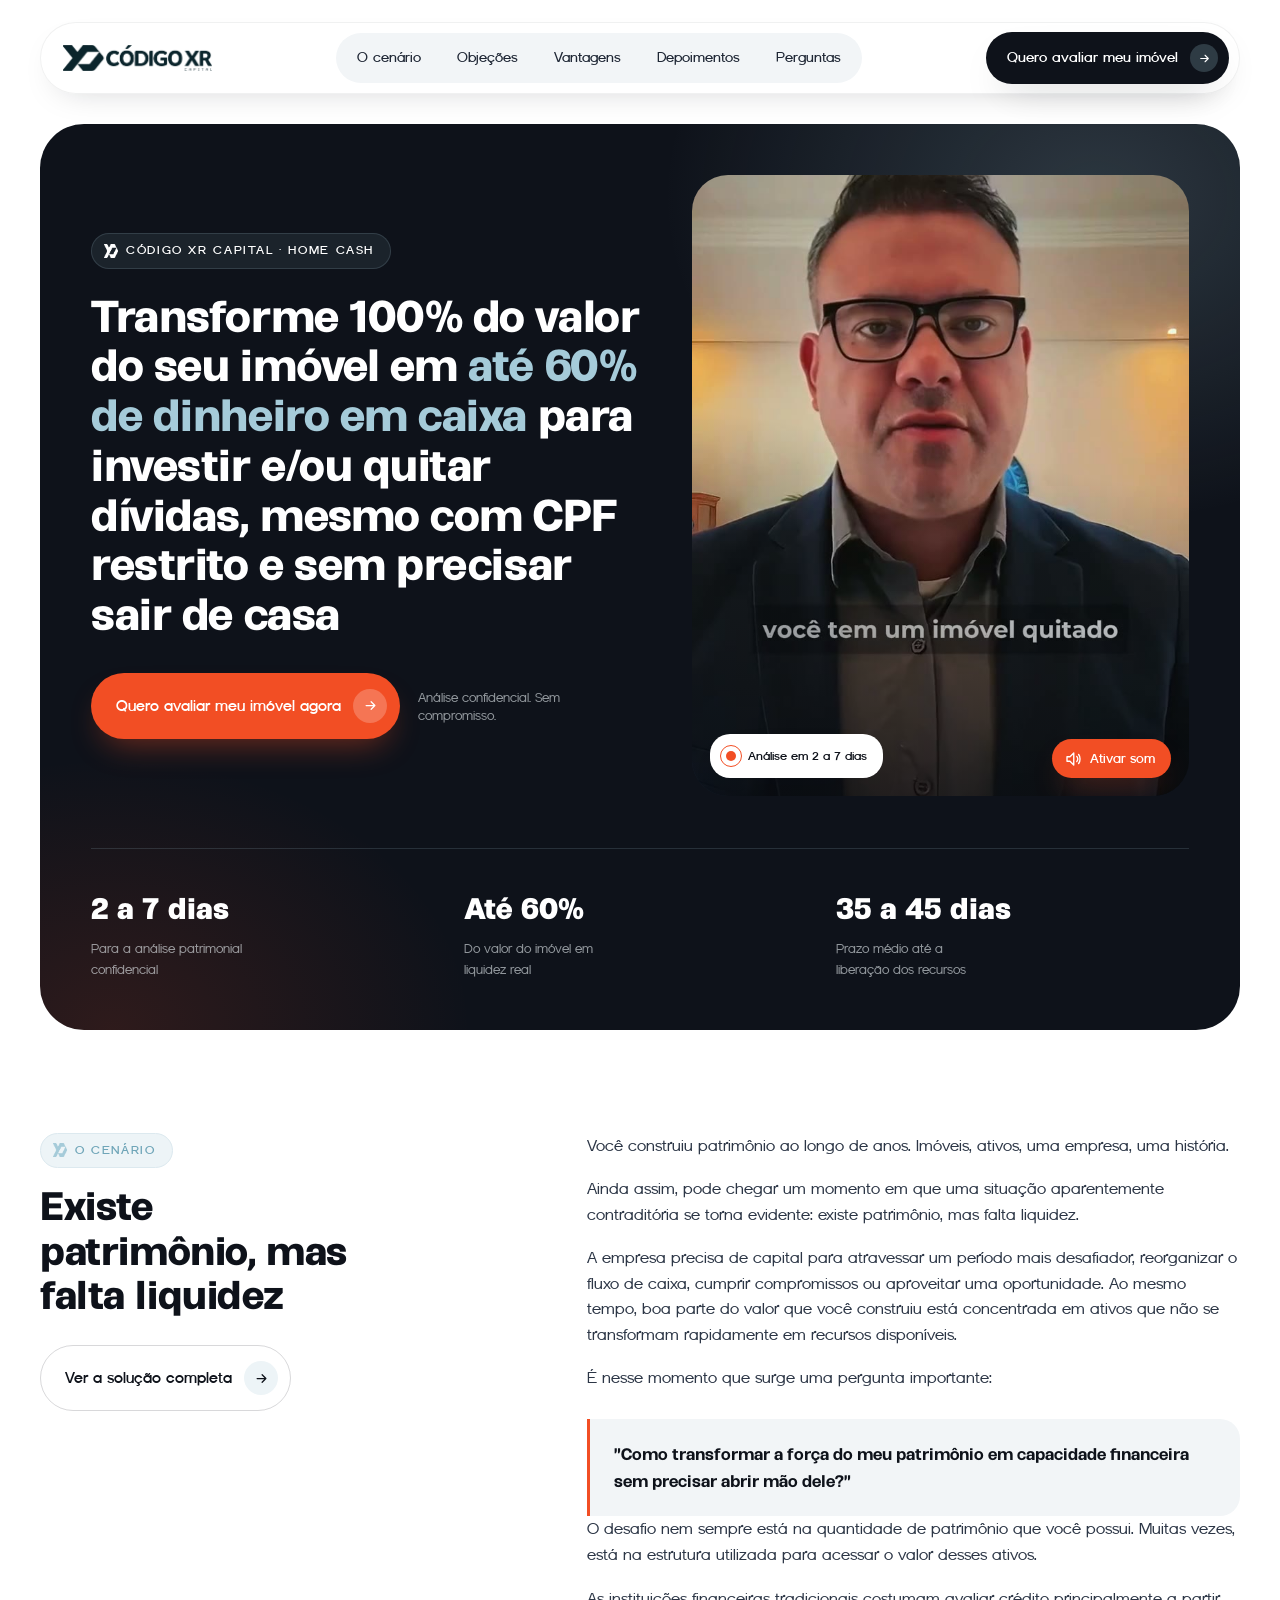
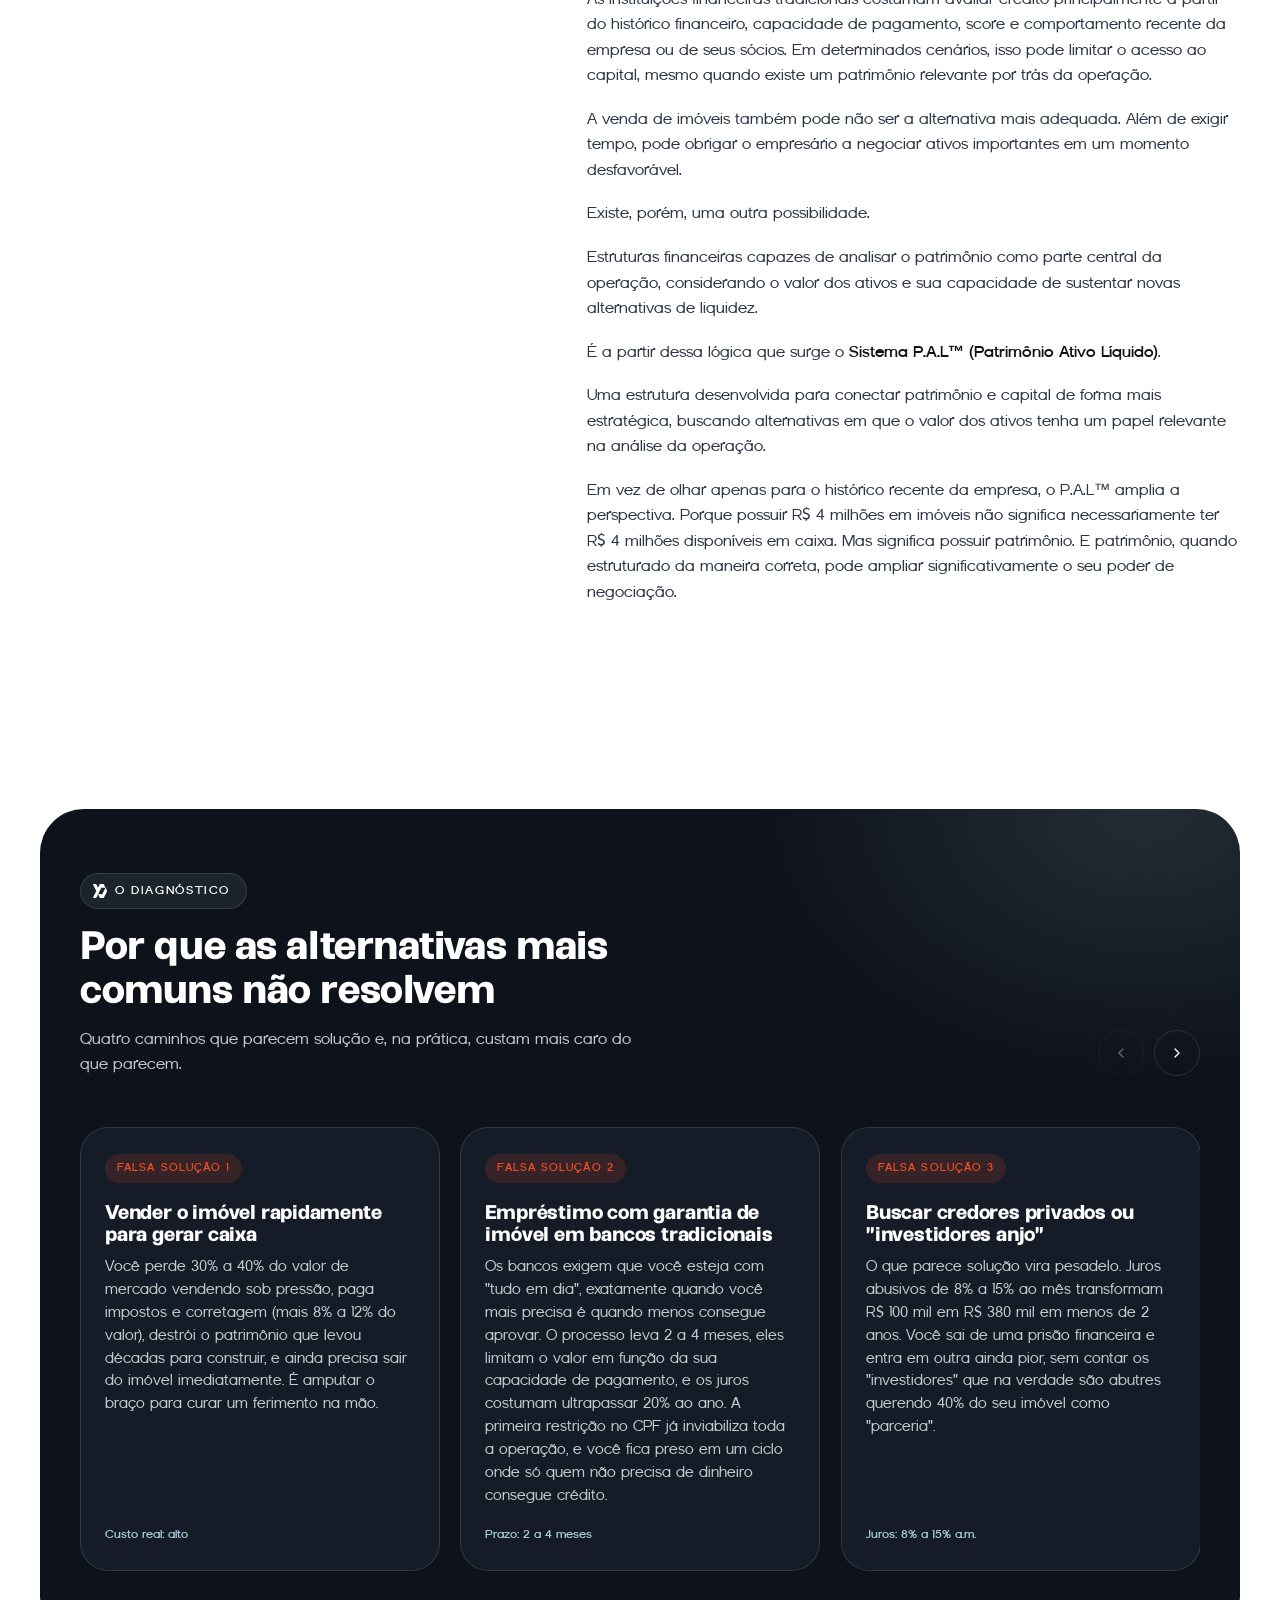
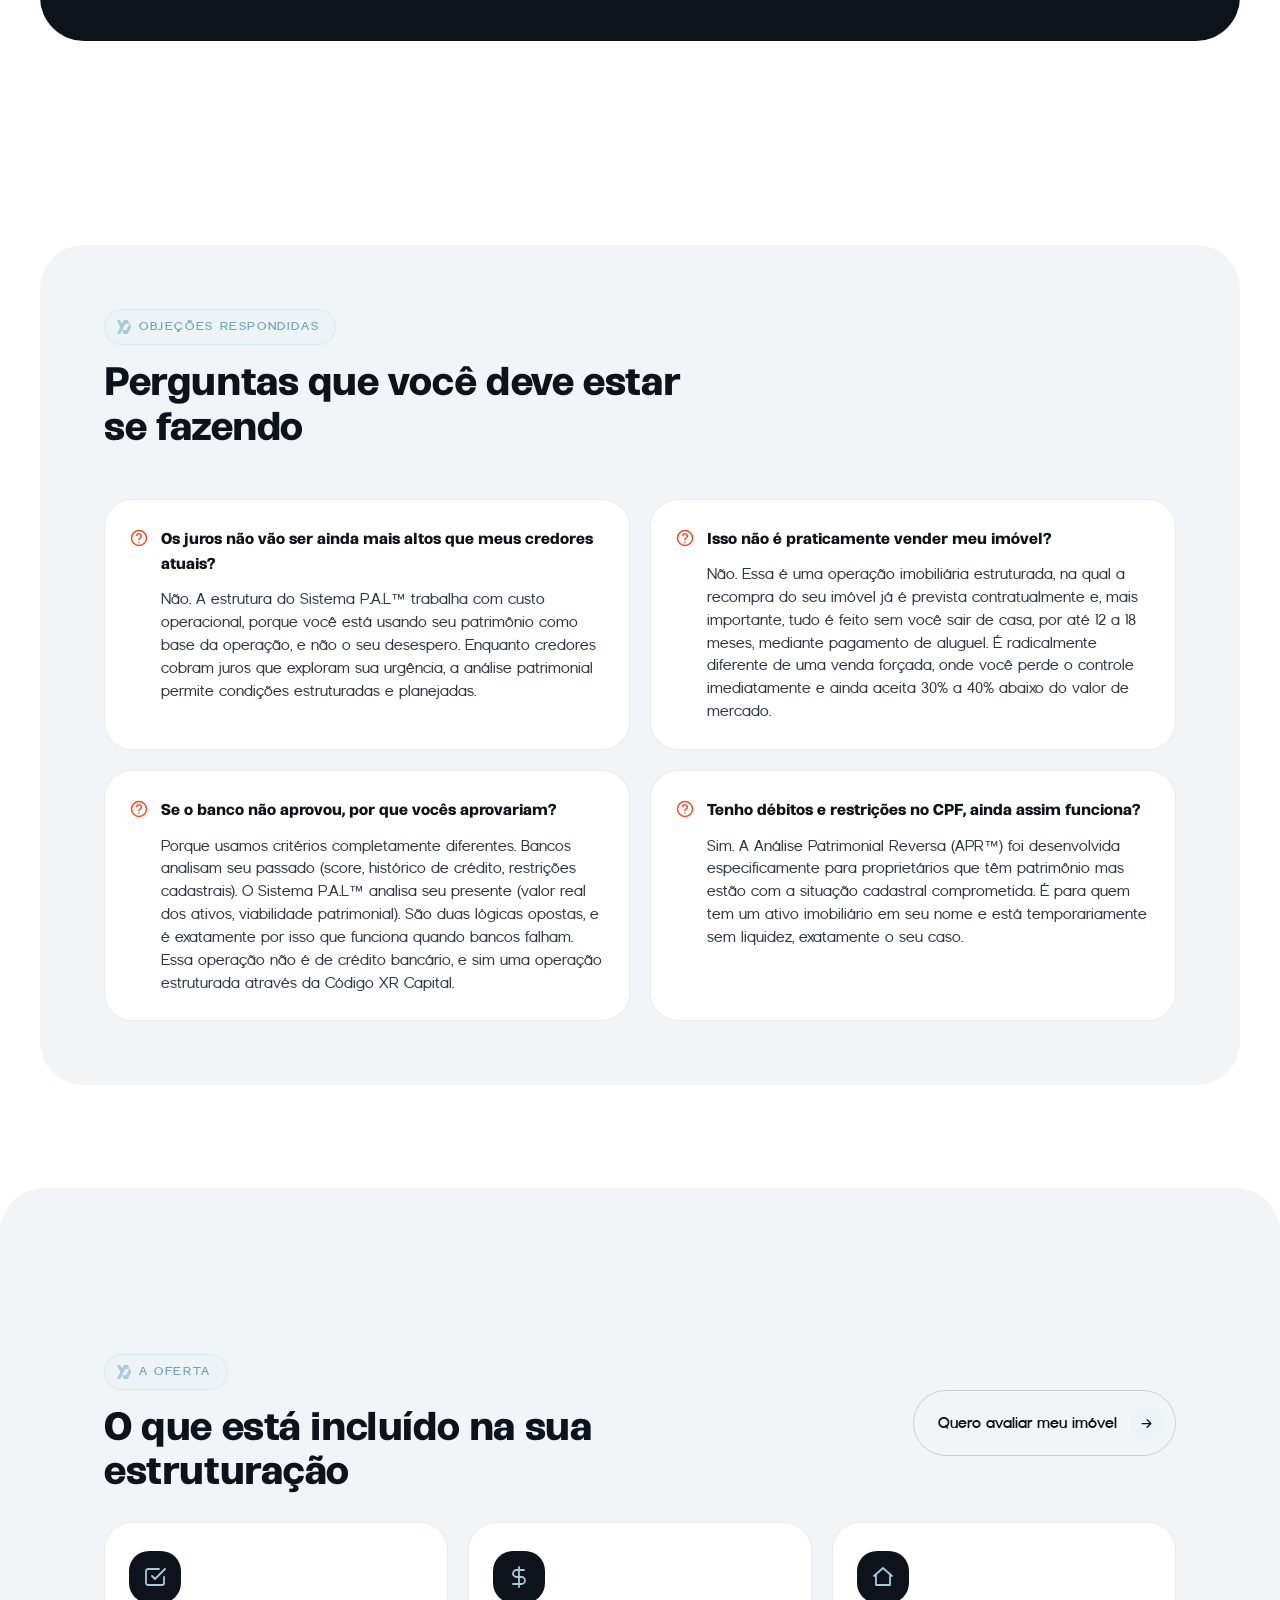
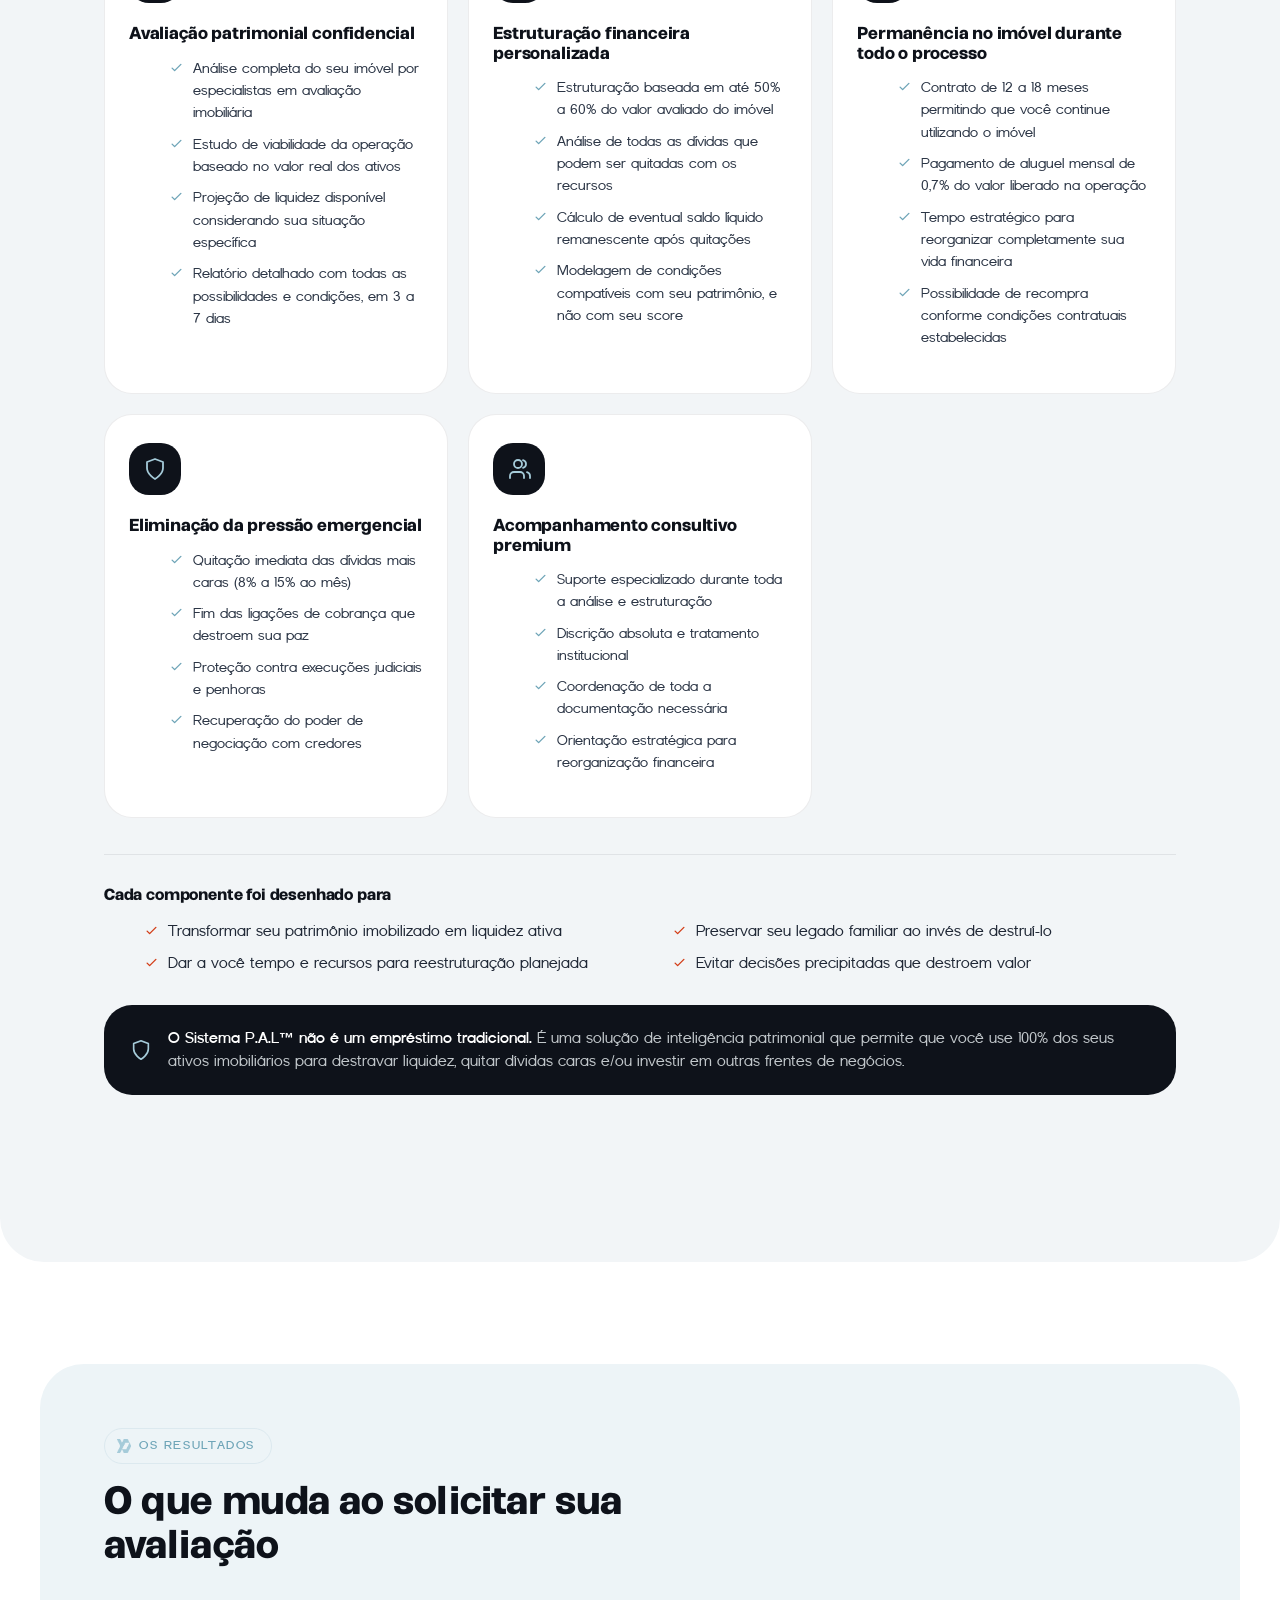
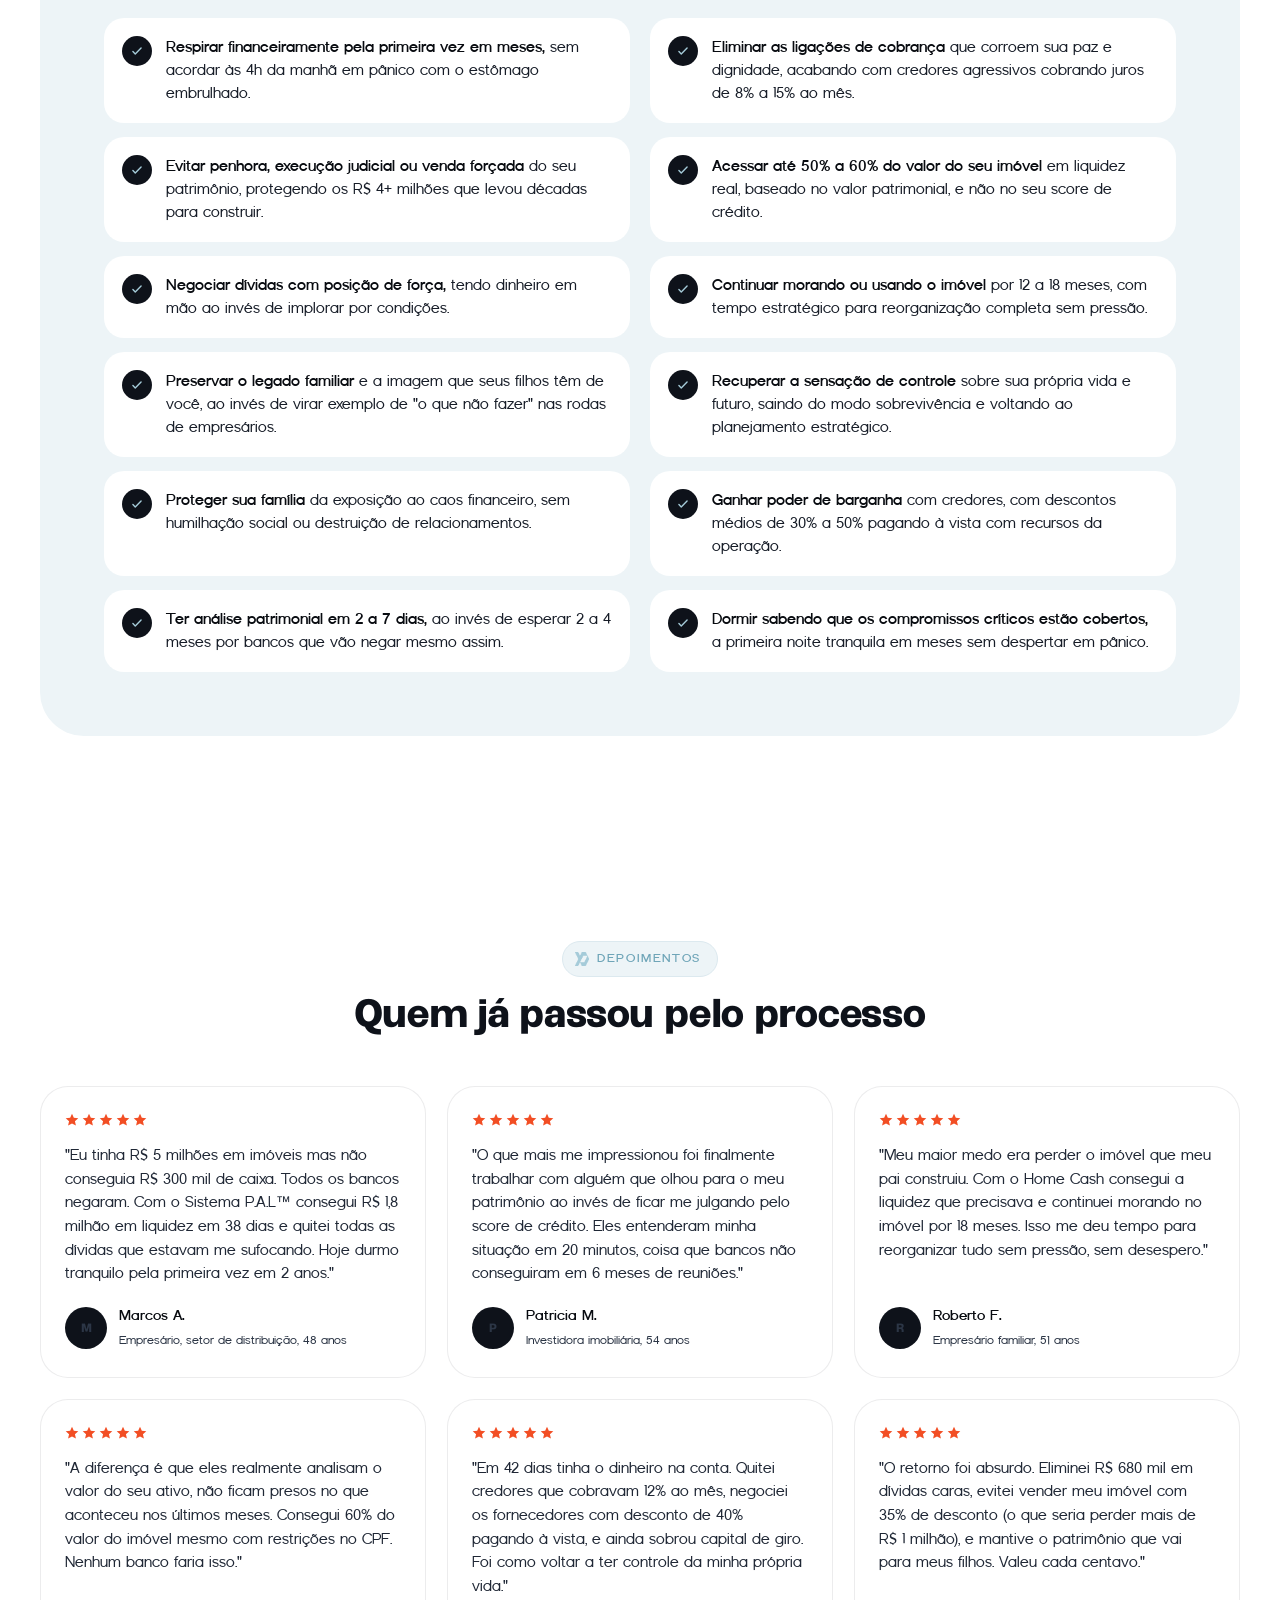
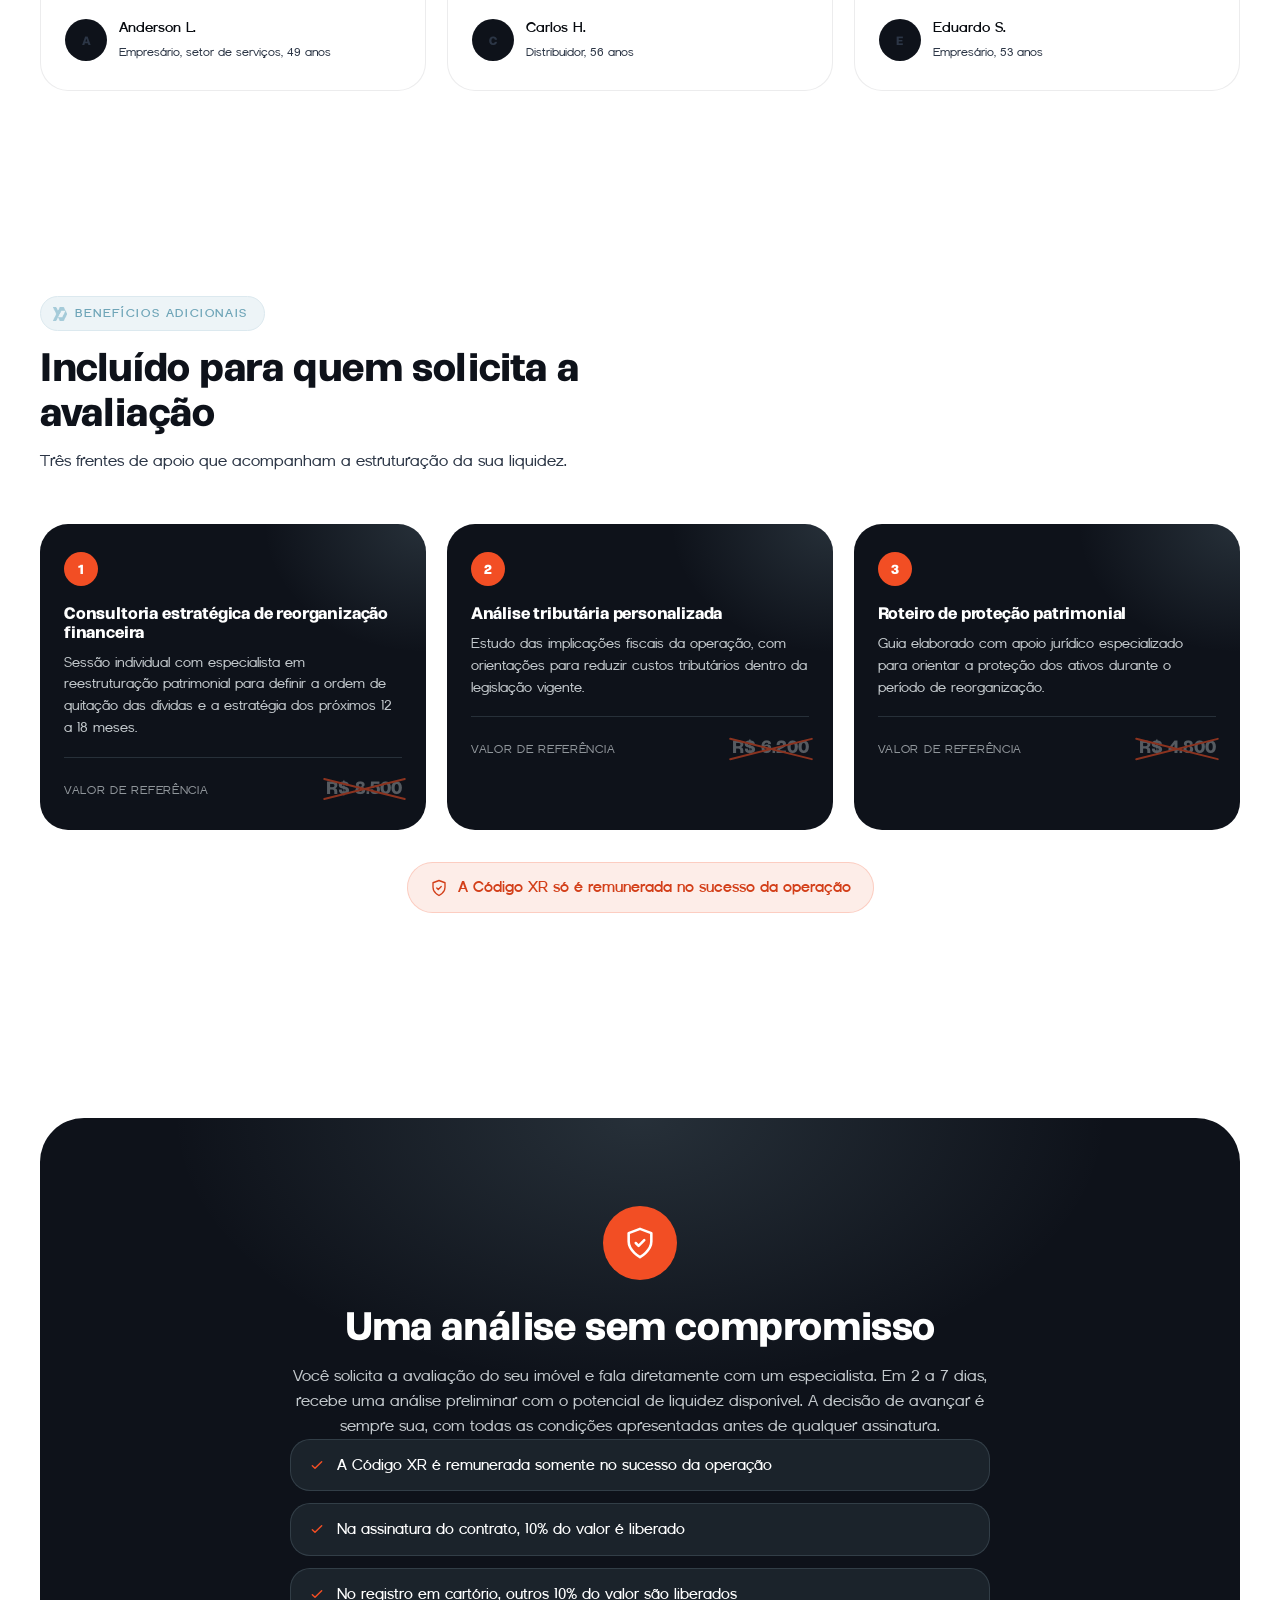
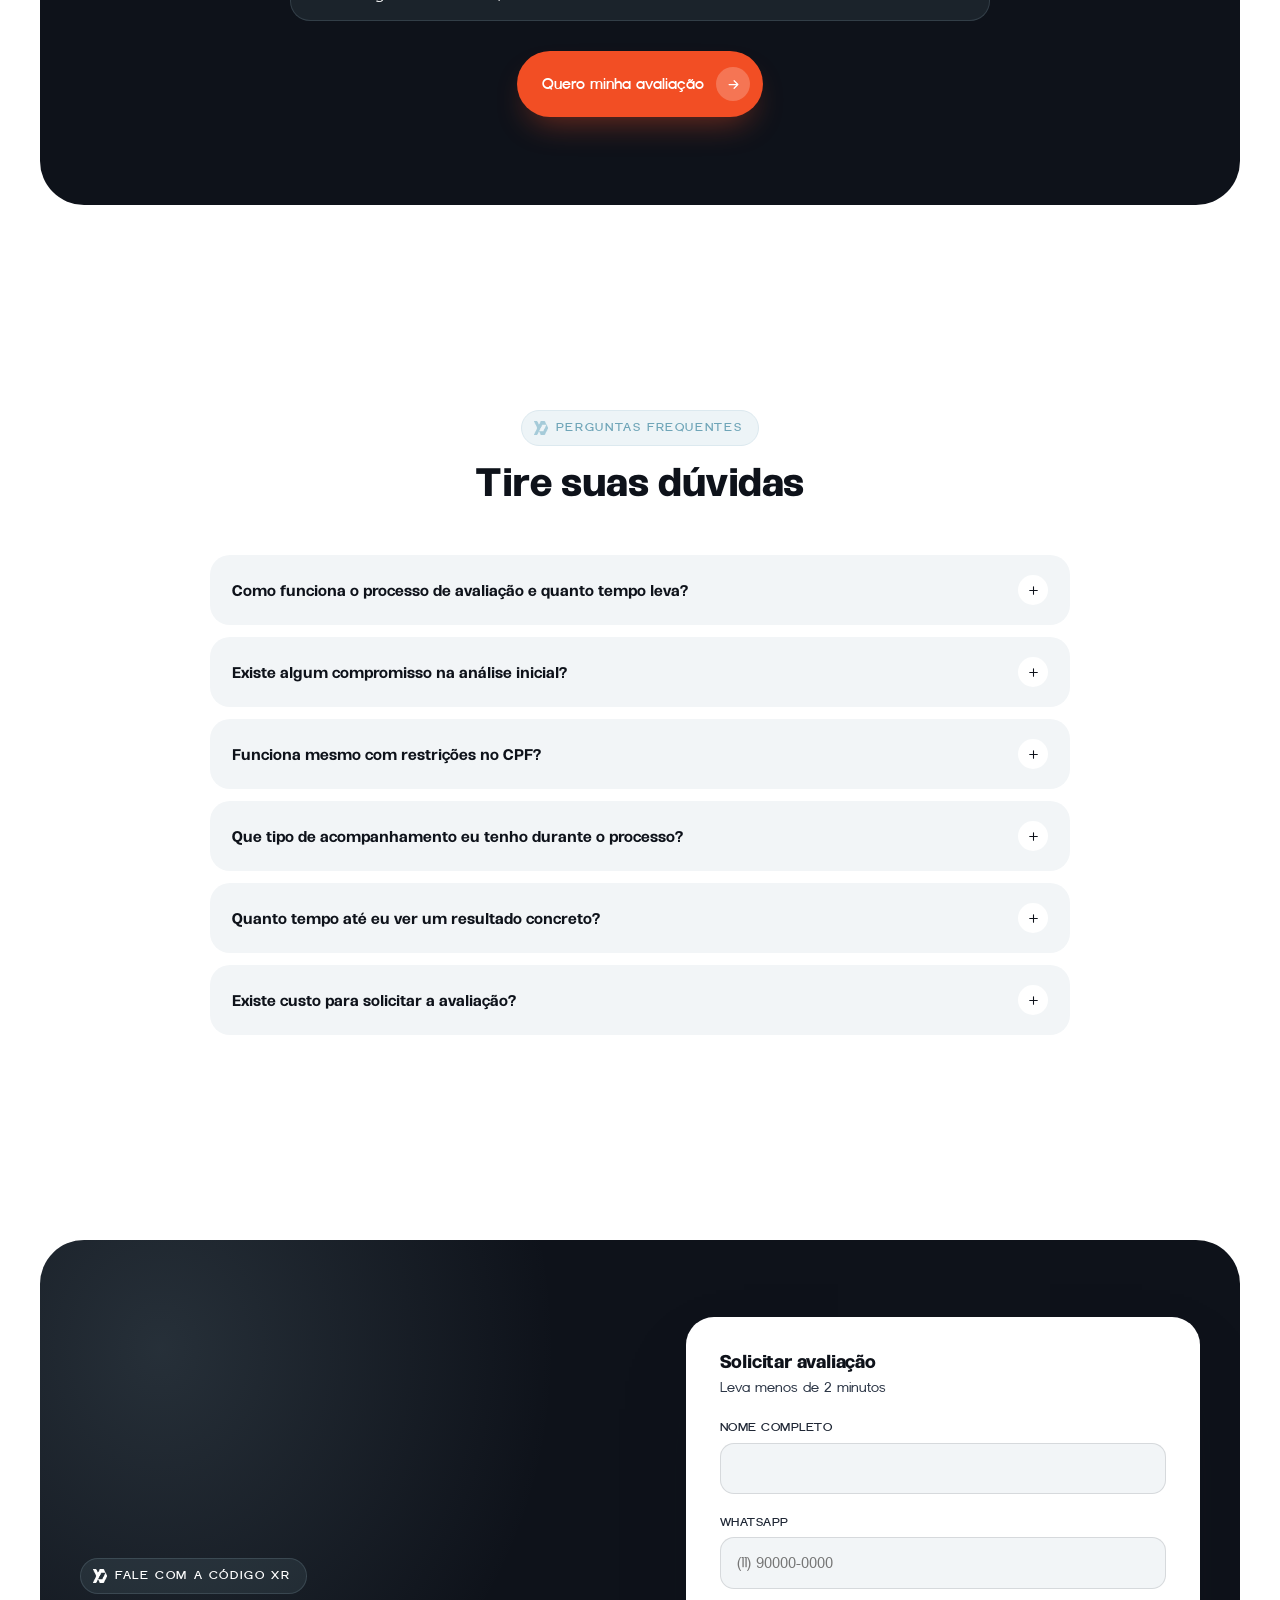
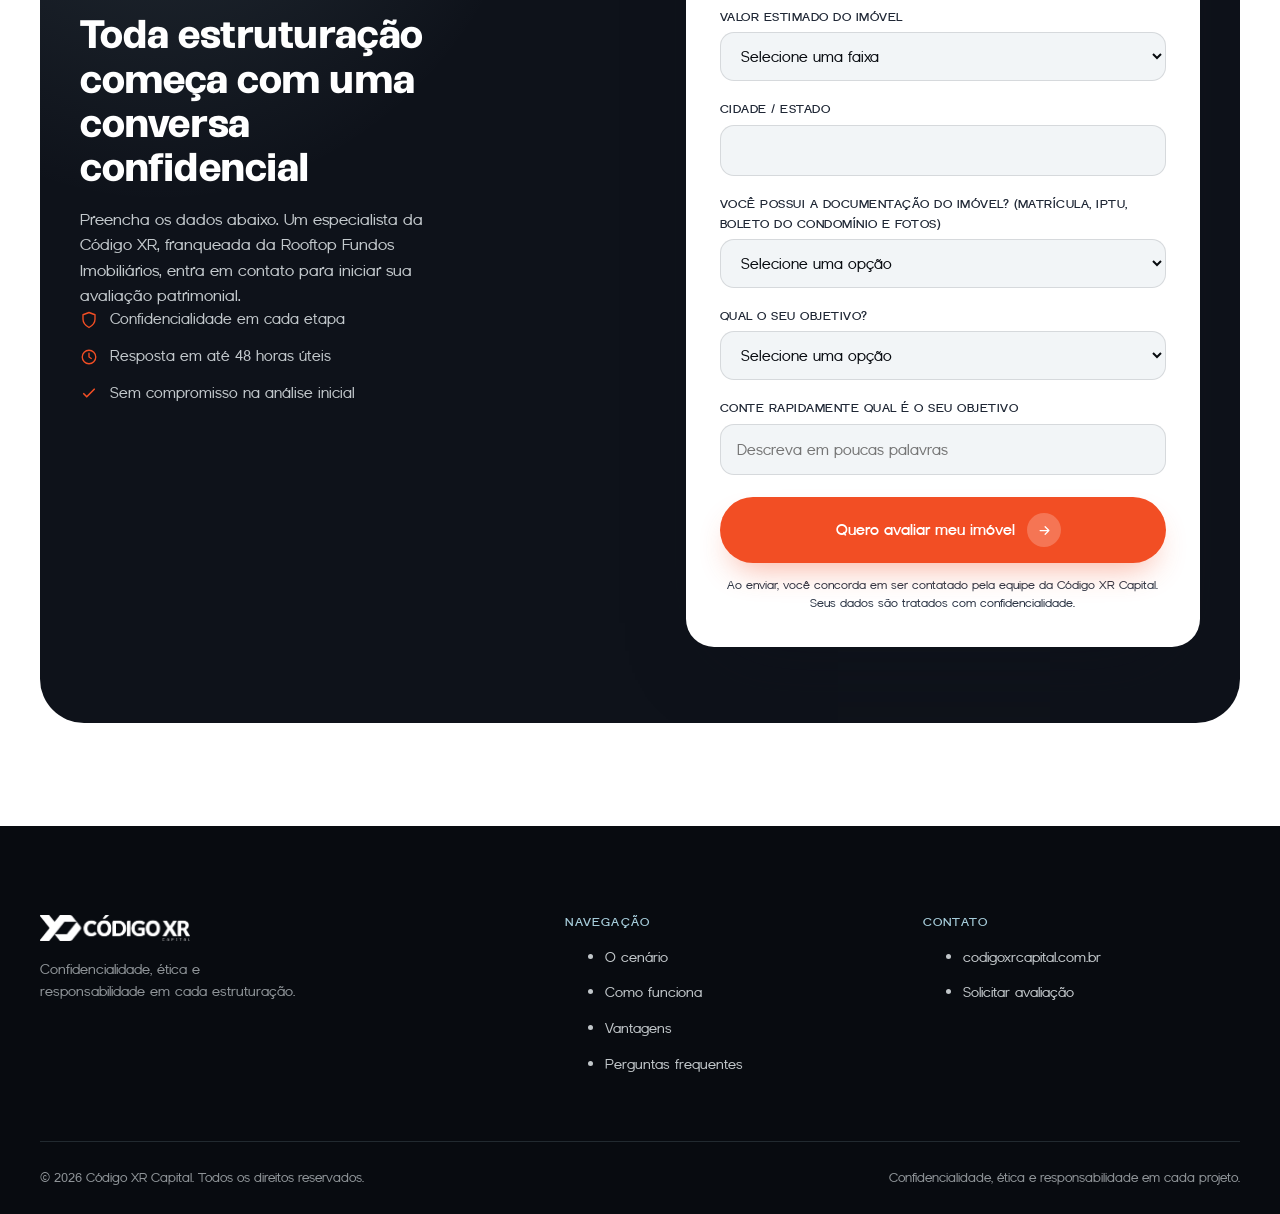
==== commit 4c7eb7d5: "Remove aviso de depoimentos de exemplo da LP Home Cash Co-Authored-By: Claude Sonnet 5 <noreply@anth" ====
--- a/lp/home-cash/index.html
+++ b/lp/home-cash/index.html
@@ -26,6 +26,24 @@
 <link rel="preload" href="/lp/home-cash/assets/css/style.css?v=cb052bff" as="style">
 
 <link rel="stylesheet" href="/lp/home-cash/assets/css/style.css?v=cb052bff">
+
+<!-- Meta Pixel Code -->
+<script>
+!function(f,b,e,v,n,t,s)
+{if(f.fbq)return;n=f.fbq=function(){n.callMethod?
+n.callMethod.apply(n,arguments):n.queue.push(arguments)};
+if(!f._fbq)f._fbq=n;n.push=n;n.loaded=!0;n.version='2.0';
+n.queue=[];t=b.createElement(e);t.async=!0;
+t.src=v;s=b.getElementsByTagName(e)[0];
+s.parentNode.insertBefore(t,s)}(window, document,'script',
+'https://connect.facebook.net/en_US/fbevents.js');
+fbq('init', '1808293390165436');
+fbq('track', 'PageView');
+</script>
+<noscript><img height="1" width="1" style="display:none"
+src="https://www.facebook.com/tr?id=1808293390165436&ev=PageView&noscript=1"
+/></noscript>
+<!-- End Meta Pixel Code -->
 </head>
 <body>
 
@@ -581,7 +599,6 @@
       </div>
     </article>
   </div>
-  <p class="depoimentos__aviso">Depoimentos de exemplo, com base no material fornecido pela Código XR Capital. Serão substituídos por relatos reais de clientes, mediante autorização, antes da publicação.</p>
 </section>
 
 <!-- ============================================================
@@ -790,7 +807,7 @@
               <label for="objetivo">Qual o seu objetivo?</label>
               <select id="objetivo" name="objetivo" required>
                 <option value="" disabled selected>Selecione uma opção</option>
-                <option>Quero quitar meu Home Cash</option>
+                <option>Quero quitar meu Home Equity</option>
                 <option>Quero quitar dívidas caras</option>
                 <option>Quero investir</option>
                 <option value="Outros">Outros</option>
@@ -860,6 +877,6 @@
   </div>
 </footer>
 
-<script src="/lp/home-cash/assets/js/main.js?v=5ad7d9e3" defer></script>
+<script src="/lp/home-cash/assets/js/main.js?v=ad914e88" defer></script>
 </body>
 </html>
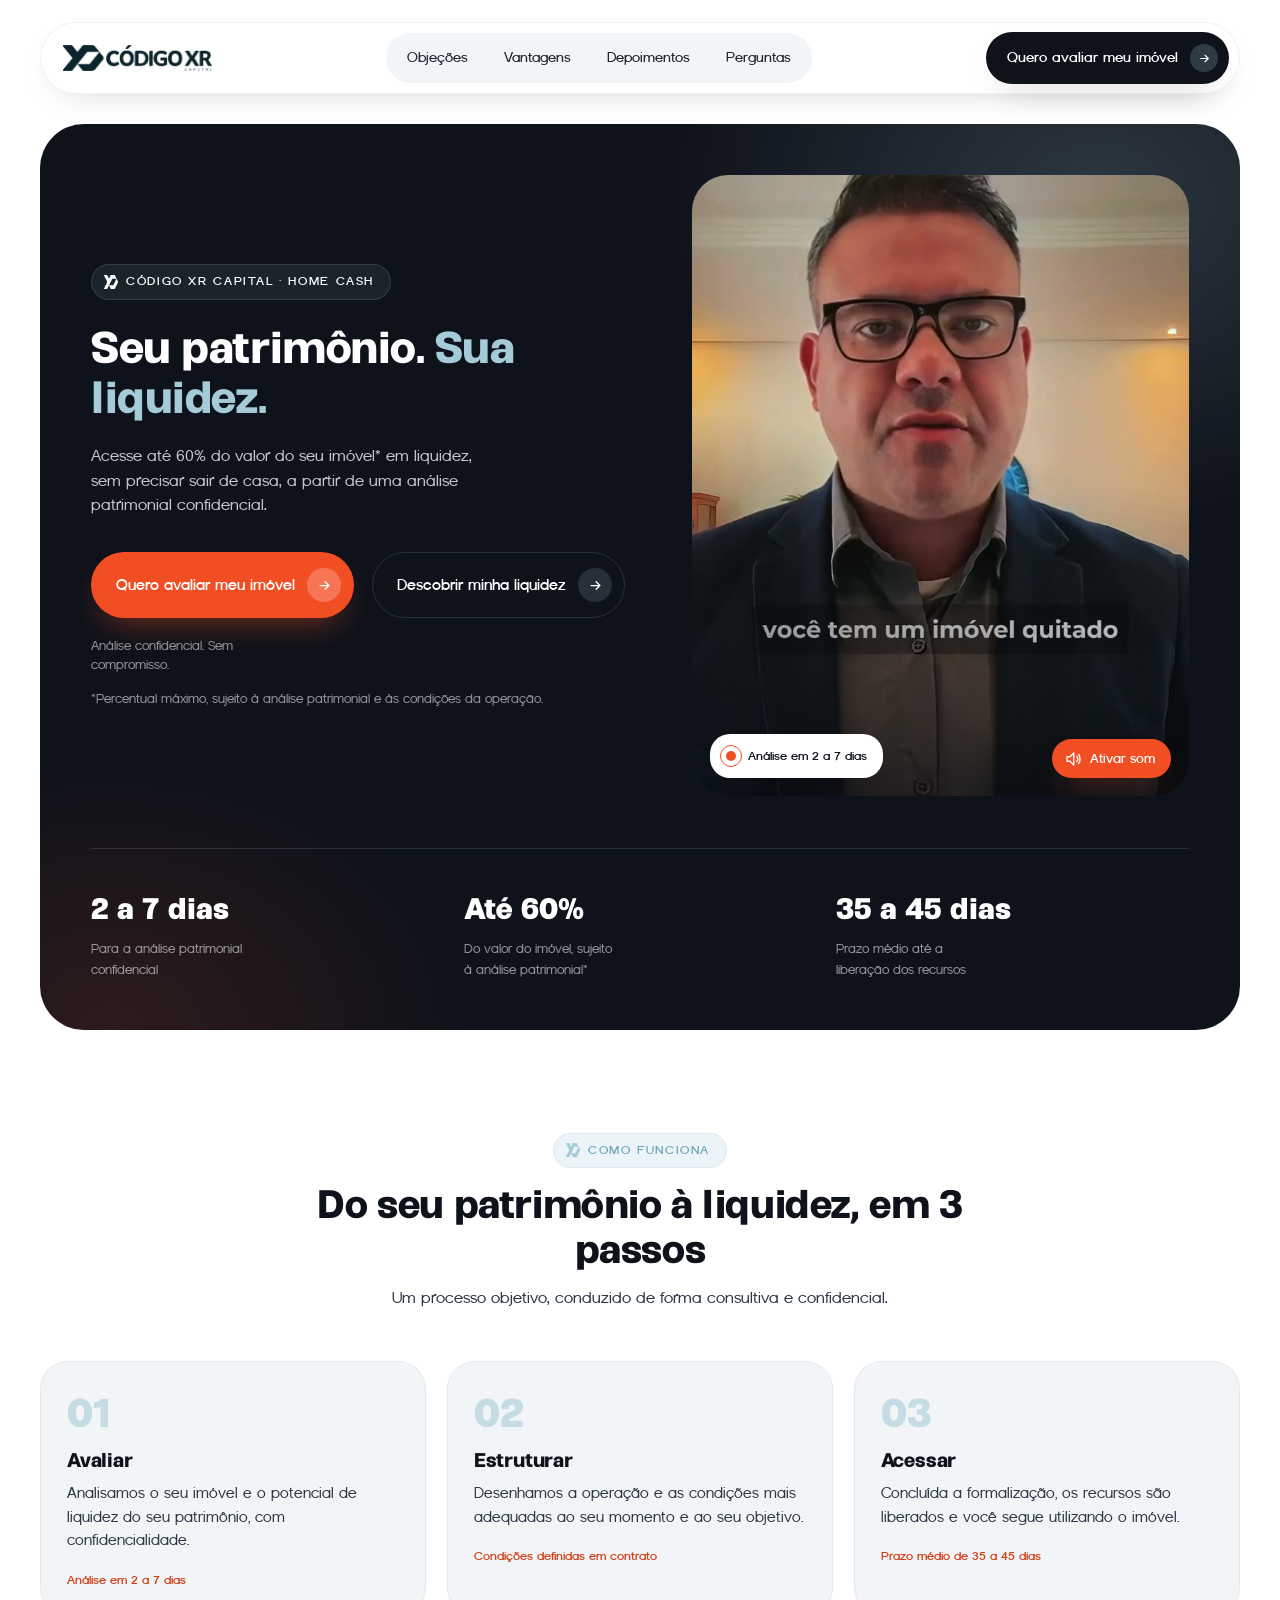
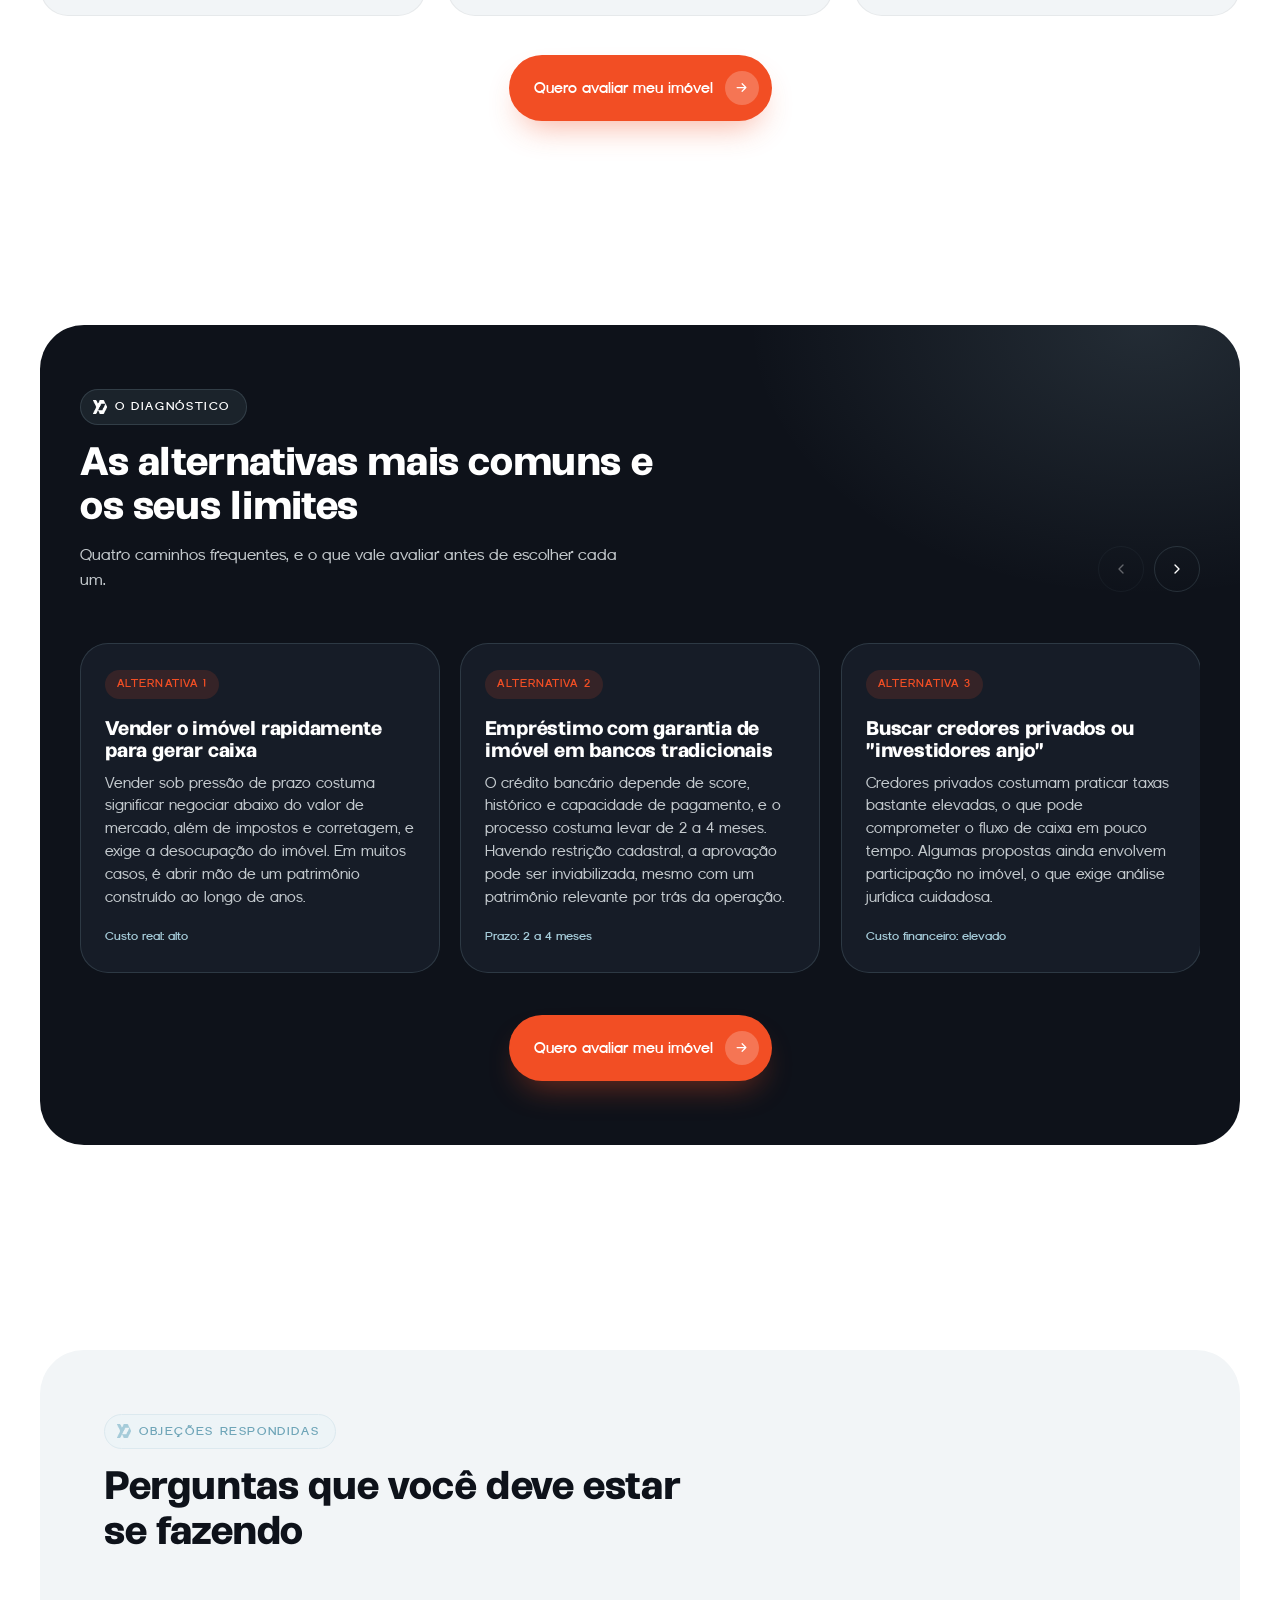
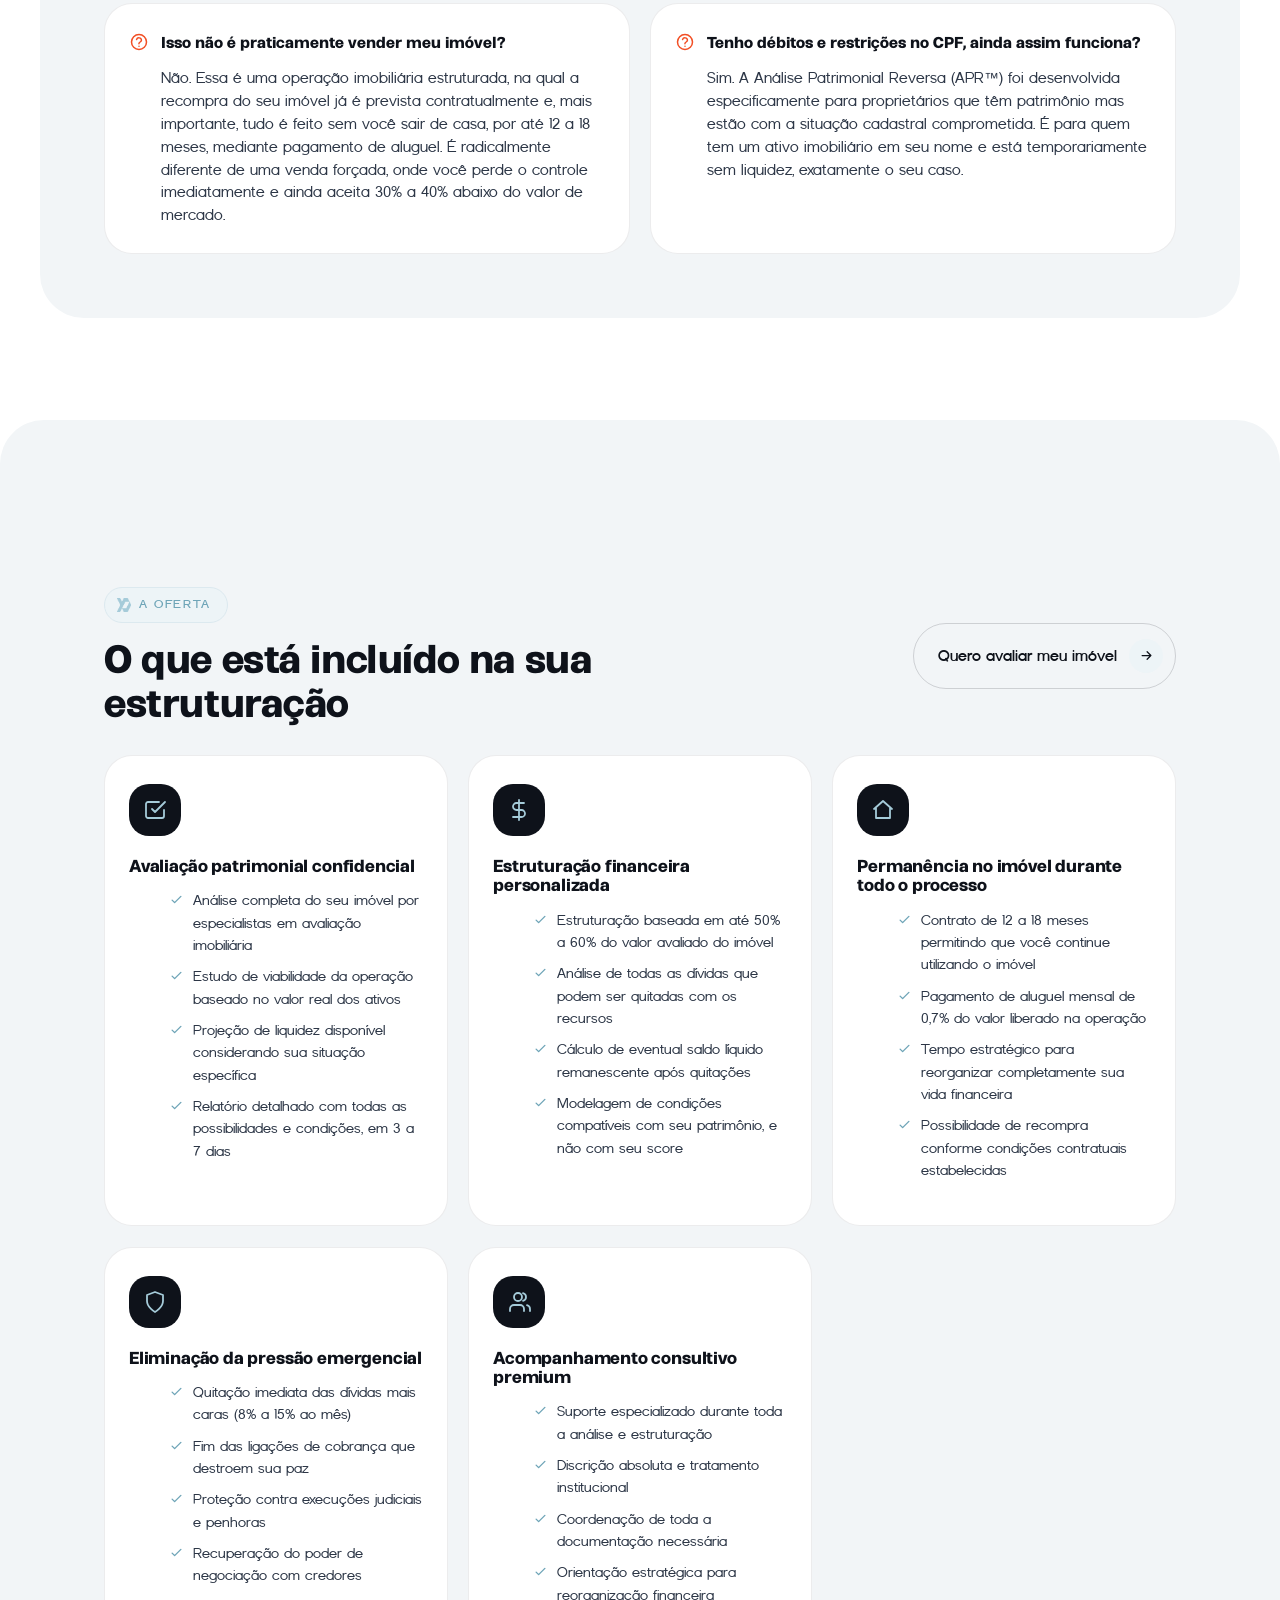
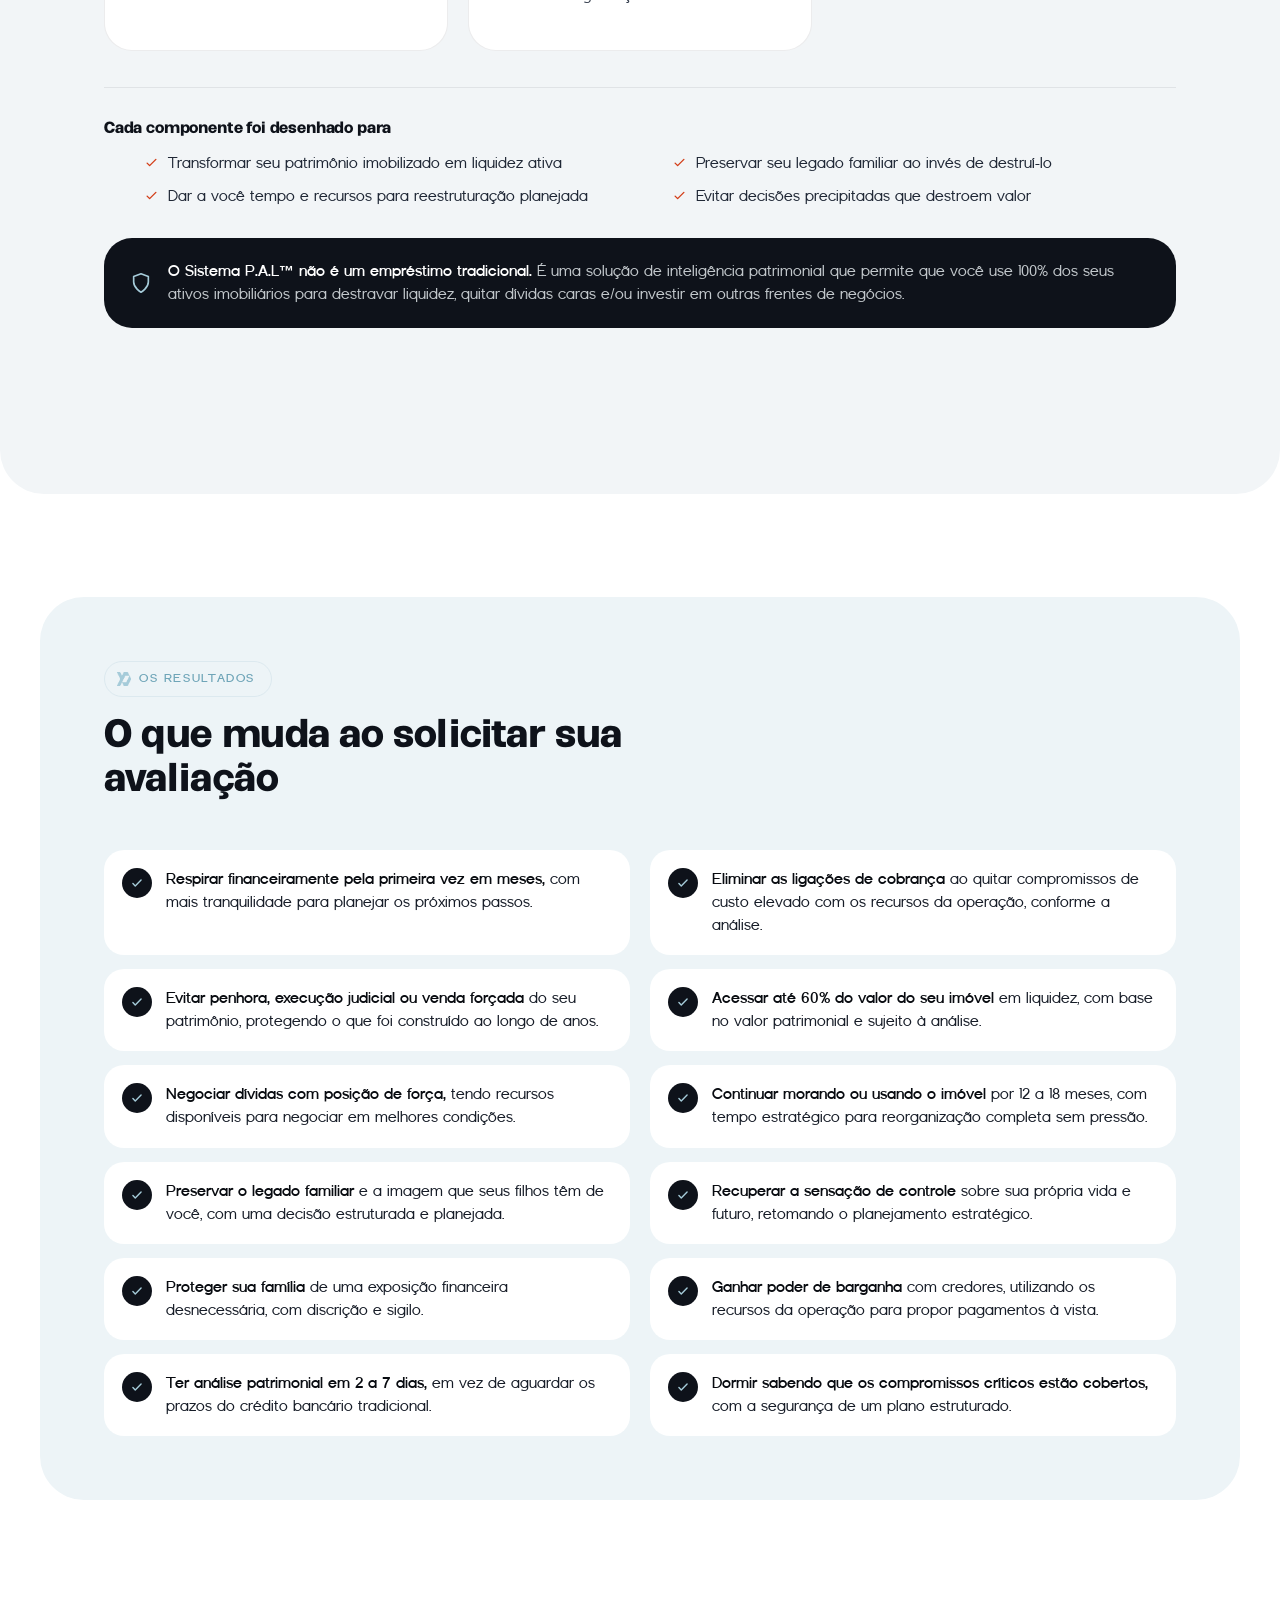
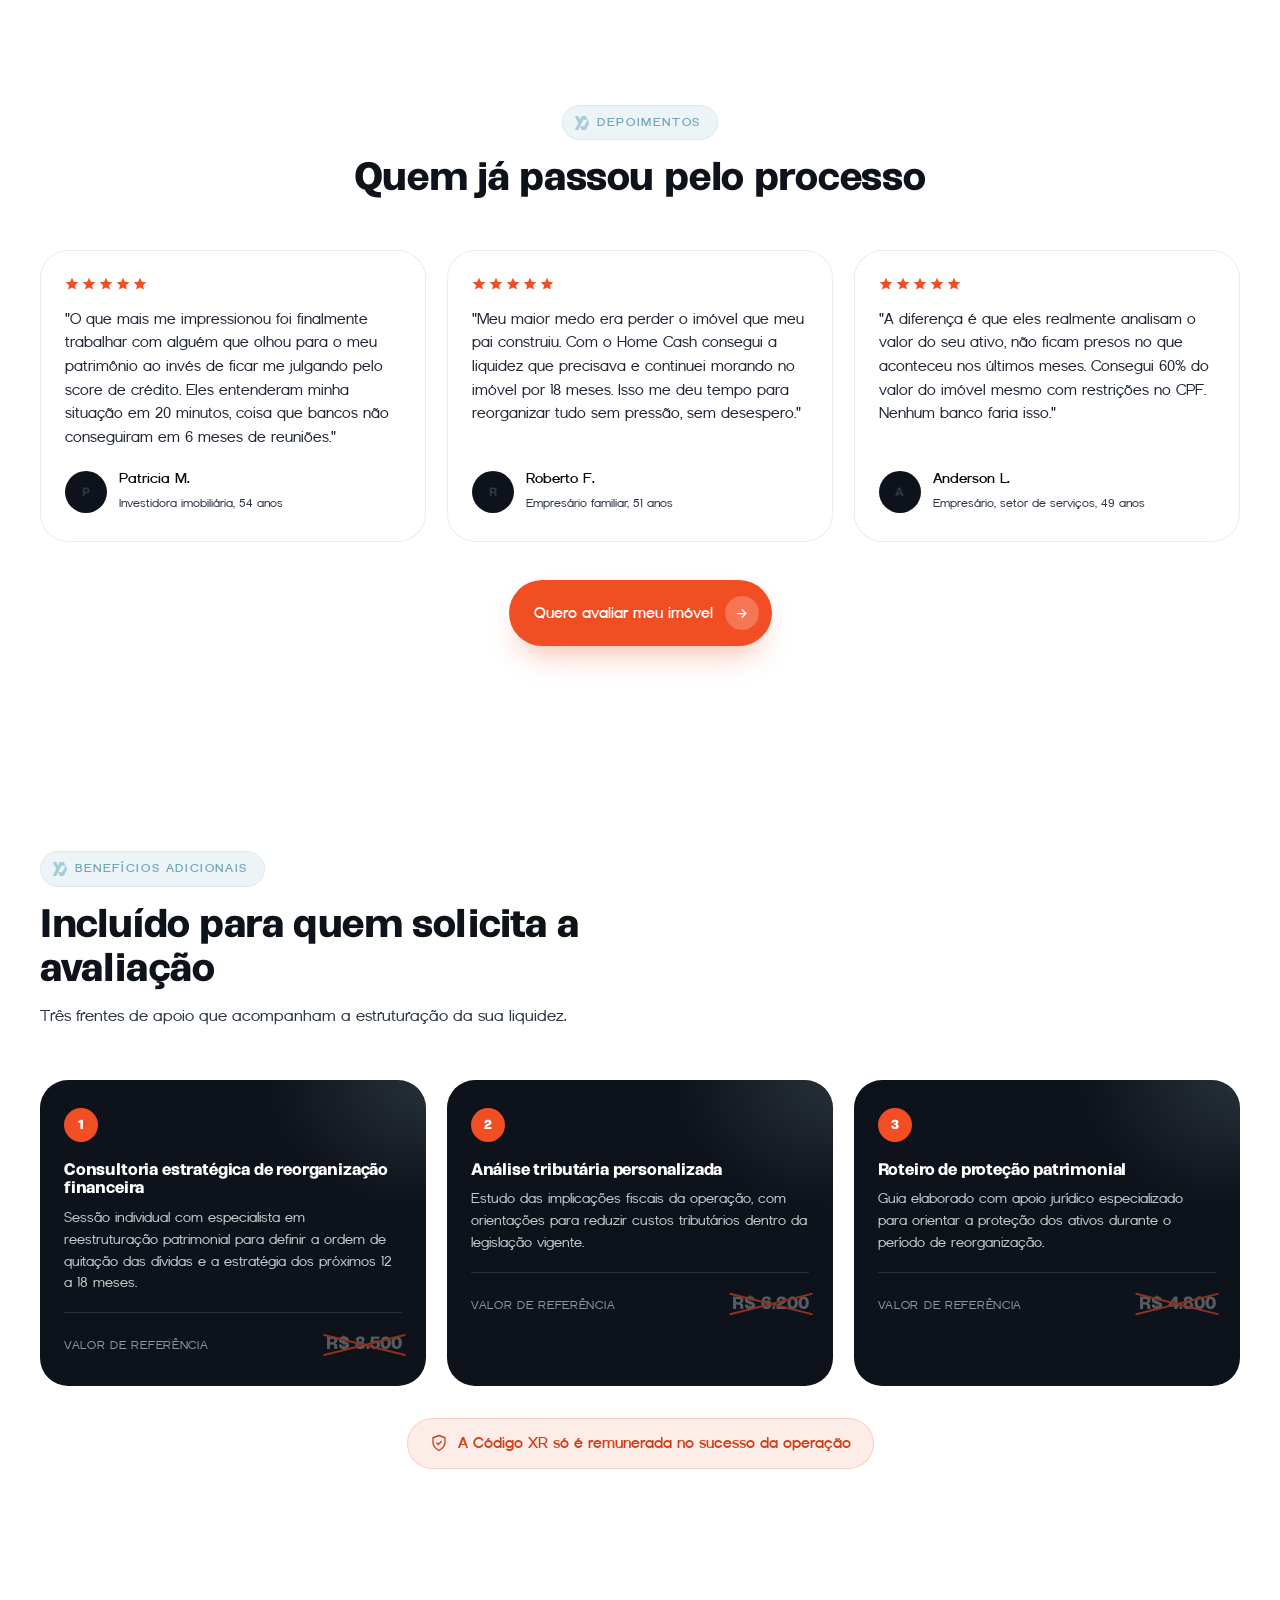
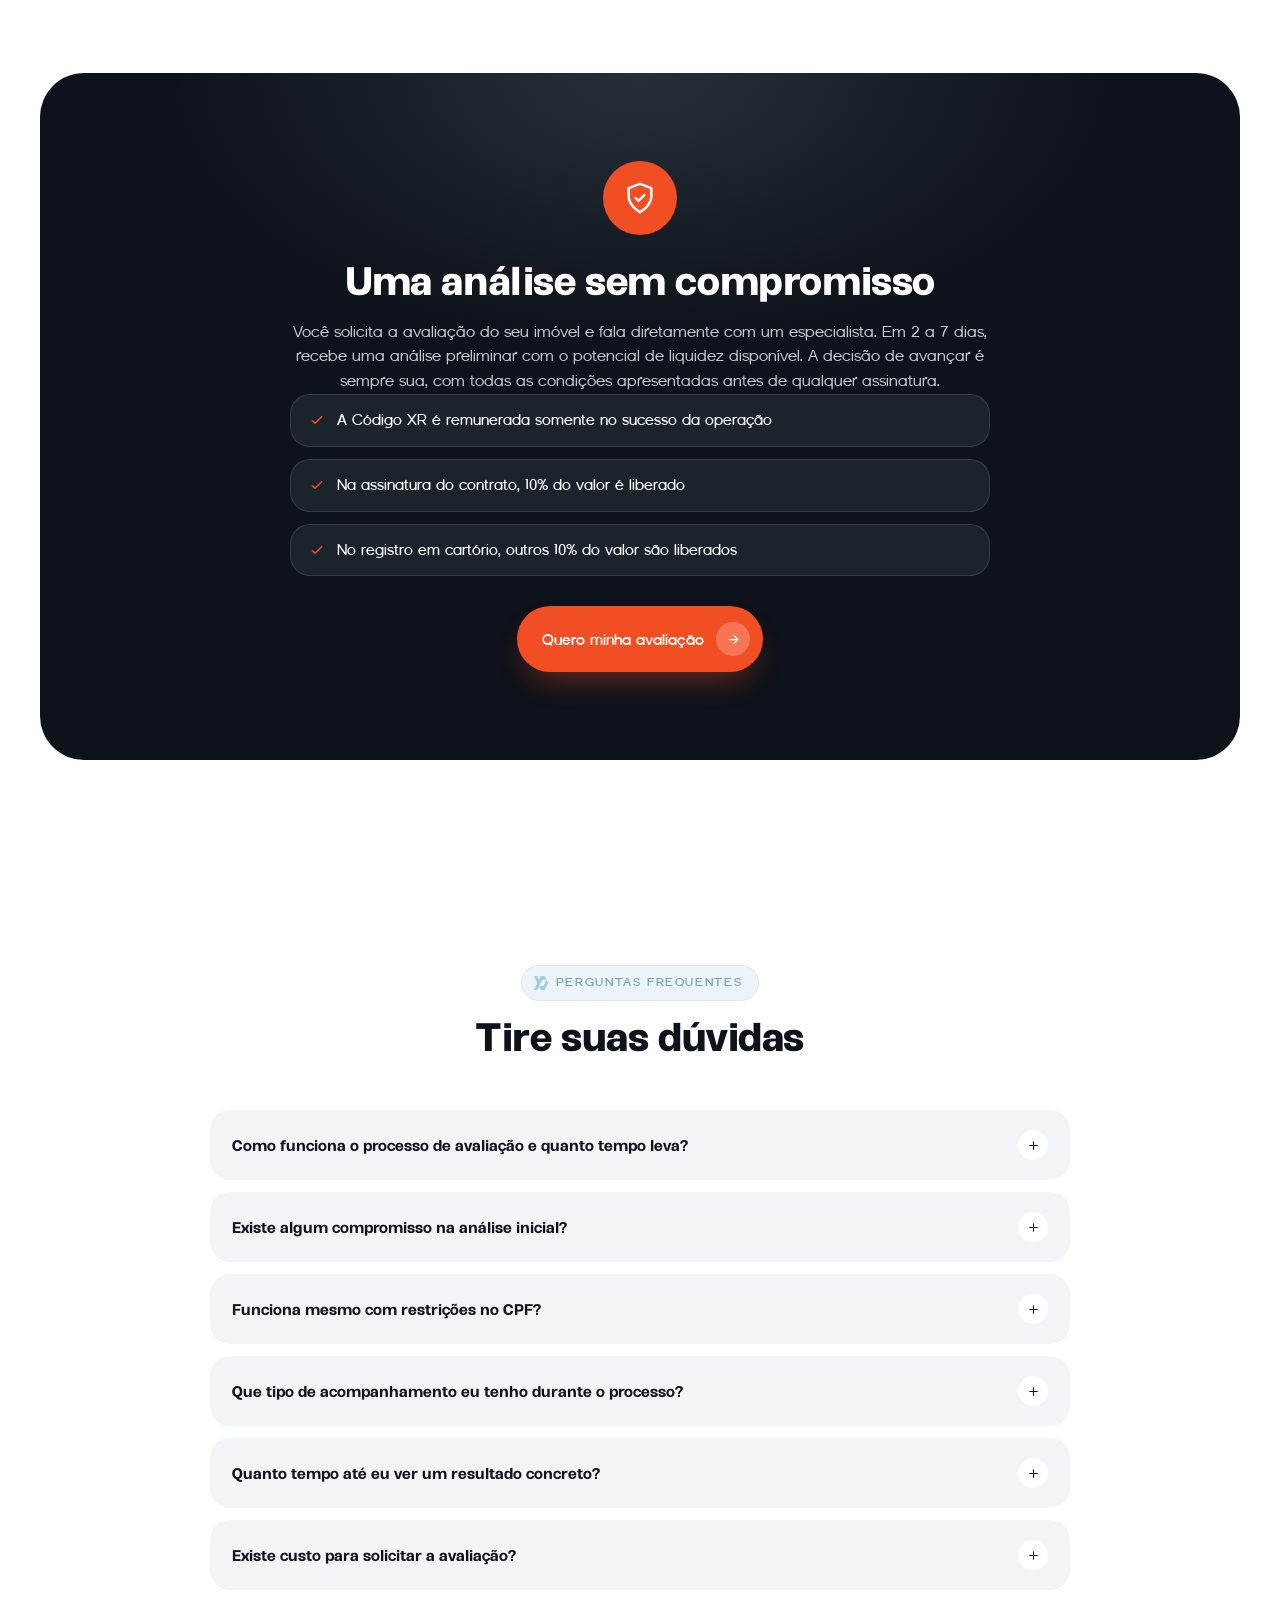
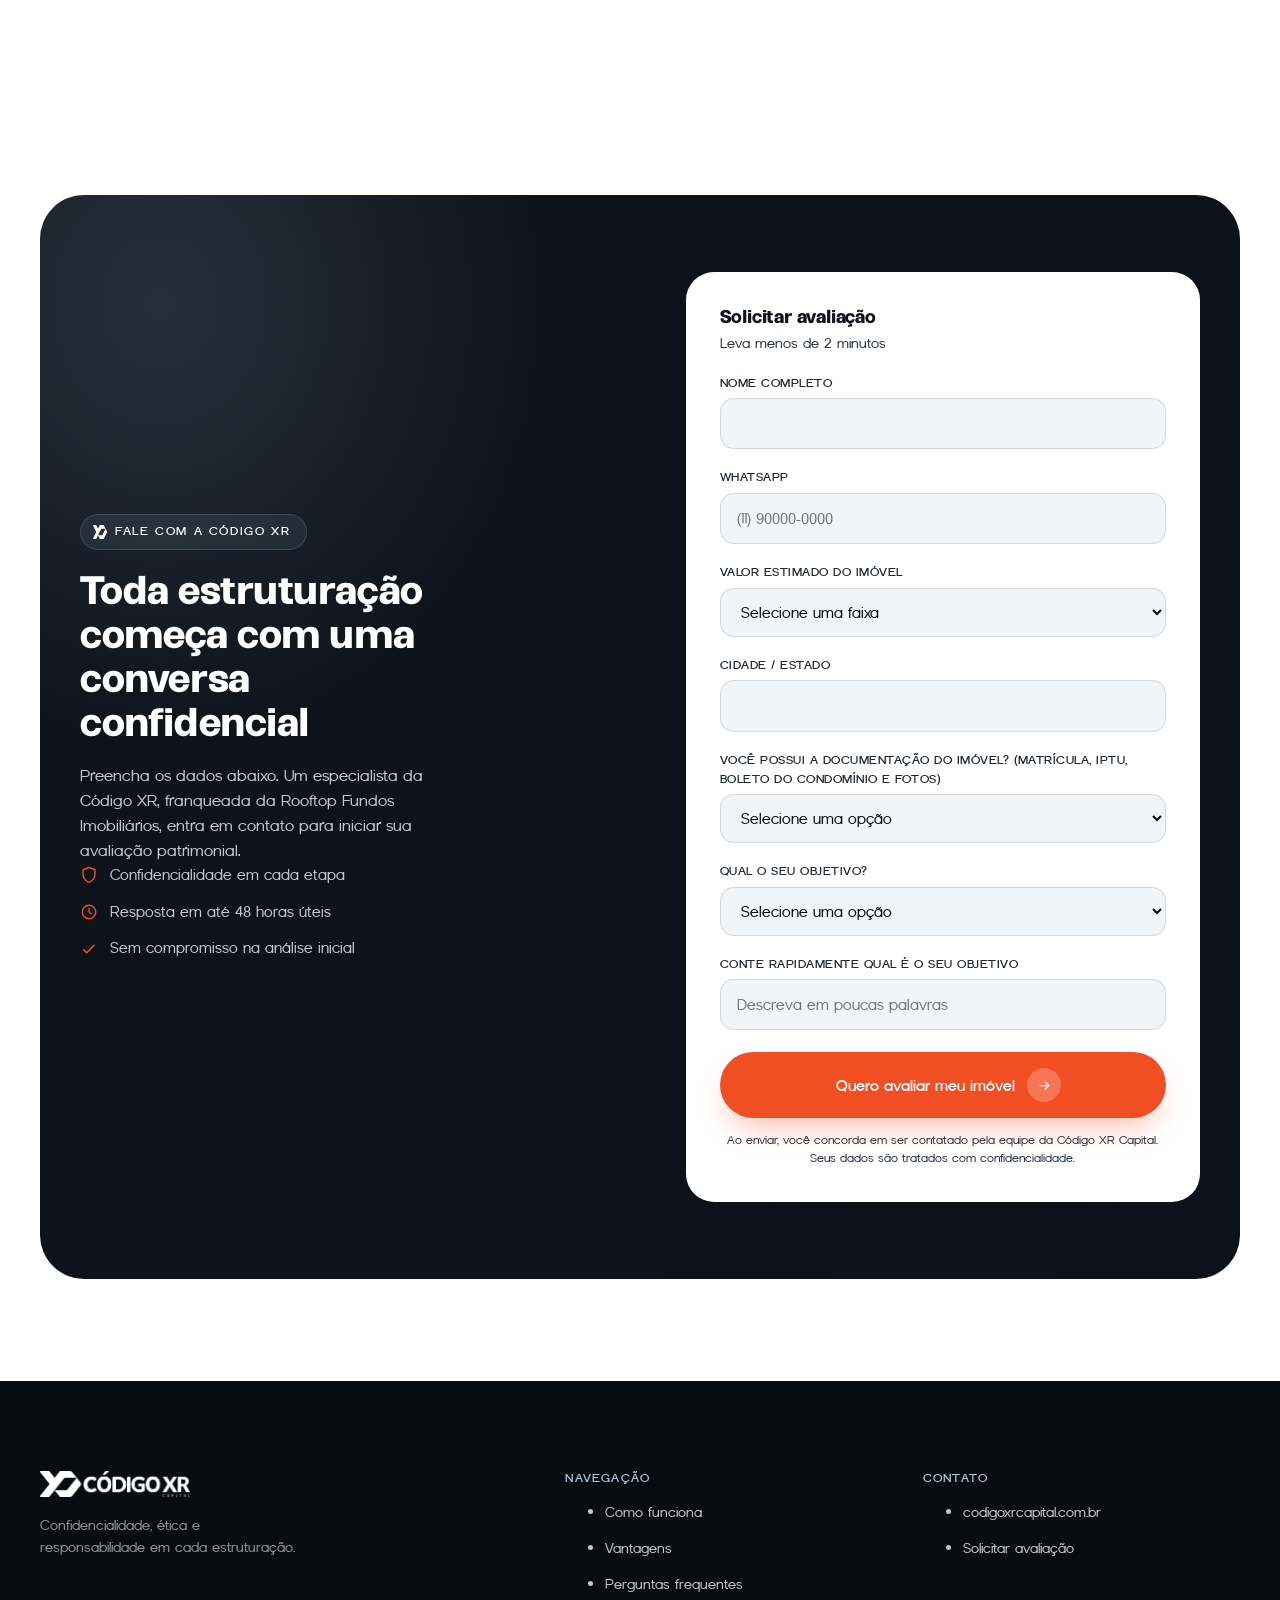
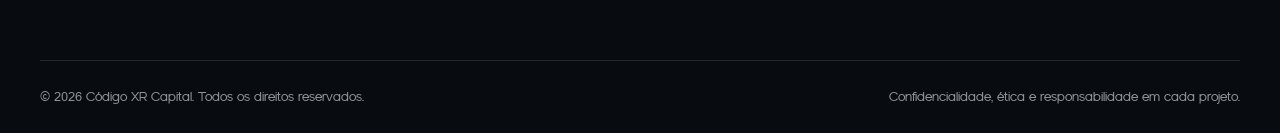
==== commit d10eeb7f: "LP Home Cash: remove dobra do cenario, 2 objecoes e 3 depoimentos; ajustes do PDF Digitalizacao; GTM" ====
--- a/lp/home-cash/index.html
+++ b/lp/home-cash/index.html
@@ -1,6 +1,13 @@
 <!doctype html>
 <html lang="pt-BR">
 <head>
+<!-- Google Tag Manager -->
+<script>(function(w,d,s,l,i){w[l]=w[l]||[];w[l].push({'gtm.start':
+new Date().getTime(),event:'gtm.js'});var f=d.getElementsByTagName(s)[0],
+j=d.createElement(s),dl=l!='dataLayer'?'&l='+l:'';j.async=true;j.src=
+'https://www.googletagmanager.com/gtm.js?id='+i+dl;f.parentNode.insertBefore(j,f);
+})(window,document,'script','dataLayer','GTM-NKJPB5W9');</script>
+<!-- End Google Tag Manager -->
 <meta charset="UTF-8">
 <meta name="viewport" content="width=device-width, initial-scale=1, viewport-fit=cover">
 <title>Home Cash | Código XR Capital | Liquidez patrimonial sem vender o imóvel</title>
@@ -23,9 +30,9 @@
 <link rel="preload" href="/lp/home-cash/assets/fonts/Archetica-SemiBold.woff2" as="font" type="font/woff2" crossorigin>
 <link rel="preload" href="/lp/home-cash/assets/fonts/MaximaNouva-Regular.woff2" as="font" type="font/woff2" crossorigin>
 <link rel="preload" href="/lp/home-cash/assets/img/hero-video-poster.jpg" as="image" fetchpriority="high">
-<link rel="preload" href="/lp/home-cash/assets/css/style.css?v=cb052bff" as="style">
-
-<link rel="stylesheet" href="/lp/home-cash/assets/css/style.css?v=cb052bff">
+<link rel="preload" href="/lp/home-cash/assets/css/style.css?v=b6057ace" as="style">
+
+<link rel="stylesheet" href="/lp/home-cash/assets/css/style.css?v=b6057ace">
 
 <!-- Meta Pixel Code -->
 <script>
@@ -46,6 +53,10 @@
 <!-- End Meta Pixel Code -->
 </head>
 <body>
+<!-- Google Tag Manager (noscript) -->
+<noscript><iframe src="https://www.googletagmanager.com/ns.html?id=GTM-NKJPB5W9"
+height="0" width="0" style="display:none;visibility:hidden"></iframe></noscript>
+<!-- End Google Tag Manager (noscript) -->
 
 <!-- ============================================================
      HEADER
@@ -58,7 +69,6 @@
       </a>
 
       <nav class="header__nav" aria-label="Navegação principal">
-        <a href="#contexto">O cenário</a>
         <a href="#objecoes">Objeções</a>
         <a href="#beneficios">Vantagens</a>
         <a href="#depoimentos">Depoimentos</a>
@@ -87,7 +97,6 @@
     </button>
   </div>
   <nav class="mobile-nav__links" aria-label="Navegação móvel">
-    <a href="#contexto">O cenário</a>
     <a href="#objecoes">Objeções</a>
     <a href="#beneficios">Vantagens</a>
     <a href="#depoimentos">Depoimentos</a>
@@ -116,14 +125,20 @@
             CÓDIGO XR CAPITAL · HOME CASH
           </span>
         </div>
-        <h1>Transforme 100% do valor do seu imóvel em <em>até 60% de dinheiro em caixa</em> para investir e/ou quitar dívidas, mesmo com CPF restrito e sem precisar sair de casa</h1>
+        <h1>Seu patrimônio. <em>Sua liquidez.</em></h1>
+        <p class="hero__sub">Acesse até 60% do valor do seu imóvel* em liquidez, sem precisar sair de casa, a partir de uma análise patrimonial confidencial.</p>
         <div class="hero__actions">
           <a href="#contato" class="btn">
-            Quero avaliar meu imóvel agora
+            Quero avaliar meu imóvel
+            <span class="btn__seta" aria-hidden="true"><svg viewBox="0 0 24 24" fill="none"><path d="M5 12h14M13 6l6 6-6 6" stroke="currentColor" stroke-width="2" stroke-linecap="round" stroke-linejoin="round"/></svg></span>
+          </a>
+          <a href="#como-funciona" class="btn btn--linha-clara">
+            Descobrir minha liquidez
             <span class="btn__seta" aria-hidden="true"><svg viewBox="0 0 24 24" fill="none"><path d="M5 12h14M13 6l6 6-6 6" stroke="currentColor" stroke-width="2" stroke-linecap="round" stroke-linejoin="round"/></svg></span>
           </a>
           <span class="hero__actions-note">Análise confidencial. Sem compromisso.</span>
         </div>
+        <p class="hero__actions-note" style="max-width:none;margin-top:16px">*Percentual máximo, sujeito à análise patrimonial e às condições da operação.</p>
       </div>
 
       <div class="hero__visual" id="heroVisual">
@@ -156,7 +171,7 @@
       </div>
       <div class="stat">
         <div class="stat__num">Até 60%</div>
-        <div class="stat__label">Do valor do imóvel em liquidez real</div>
+        <div class="stat__label">Do valor do imóvel, sujeito à análise patrimonial*</div>
       </div>
       <div class="stat">
         <div class="stat__num">35 a 45 dias</div>
@@ -167,38 +182,44 @@
 </section>
 
 <!-- ============================================================
-     CONTEXTO / EMPATIA
-     ============================================================ -->
-<section class="section contexto container" id="contexto" data-reveal>
-  <div class="contexto__grid">
-    <div class="contexto__col1">
+     COMO FUNCIONA: 3 passos
+     ============================================================ -->
+<section class="section container processo" id="como-funciona" data-reveal>
+  <div class="section-head section-head--center">
+    <div class="section-head__text">
       <span class="eyebrow">
         <img src="/lp/home-cash/assets/brand/icone-azul.png" alt="" class="chip-x" width="14" height="9">
-        O CENÁRIO
+        COMO FUNCIONA
       </span>
-      <h2>Existe patrimônio, mas falta liquidez</h2>
-      <div class="contexto__actions">
-        <a href="#oferta" class="btn btn--linha">
-          Ver a solução completa
-          <span class="btn__seta" aria-hidden="true"><svg viewBox="0 0 24 24" fill="none"><path d="M5 12h14M13 6l6 6-6 6" stroke="currentColor" stroke-width="2" stroke-linecap="round" stroke-linejoin="round"/></svg></span>
-        </a>
-      </div>
-    </div>
-    <div class="contexto__col">
-      <p>Você construiu patrimônio ao longo de anos. Imóveis, ativos, uma empresa, uma história.</p>
-      <p>Ainda assim, pode chegar um momento em que uma situação aparentemente contraditória se torna evidente: existe patrimônio, mas falta liquidez.</p>
-      <p>A empresa precisa de capital para atravessar um período mais desafiador, reorganizar o fluxo de caixa, cumprir compromissos ou aproveitar uma oportunidade. Ao mesmo tempo, boa parte do valor que você construiu está concentrada em ativos que não se transformam rapidamente em recursos disponíveis.</p>
-      <p>É nesse momento que surge uma pergunta importante:</p>
-      <div class="contexto__quote">"Como transformar a força do meu patrimônio em capacidade financeira sem precisar abrir mão dele?"</div>
-      <p>O desafio nem sempre está na quantidade de patrimônio que você possui. Muitas vezes, está na estrutura utilizada para acessar o valor desses ativos.</p>
-      <p>As instituições financeiras tradicionais costumam avaliar crédito principalmente a partir do histórico financeiro, capacidade de pagamento, score e comportamento recente da empresa ou de seus sócios. Em determinados cenários, isso pode limitar o acesso ao capital, mesmo quando existe um patrimônio relevante por trás da operação.</p>
-      <p>A venda de imóveis também pode não ser a alternativa mais adequada. Além de exigir tempo, pode obrigar o empresário a negociar ativos importantes em um momento desfavorável.</p>
-      <p>Existe, porém, uma outra possibilidade.</p>
-      <p>Estruturas financeiras capazes de analisar o patrimônio como parte central da operação, considerando o valor dos ativos e sua capacidade de sustentar novas alternativas de liquidez.</p>
-      <p>É a partir dessa lógica que surge o <strong>Sistema P.A.L™ (Patrimônio Ativo Líquido)</strong>.</p>
-      <p>Uma estrutura desenvolvida para conectar patrimônio e capital de forma mais estratégica, buscando alternativas em que o valor dos ativos tenha um papel relevante na análise da operação.</p>
-      <p>Em vez de olhar apenas para o histórico recente da empresa, o P.A.L™ amplia a perspectiva. Porque possuir R$ 4 milhões em imóveis não significa necessariamente ter R$ 4 milhões disponíveis em caixa. Mas significa possuir patrimônio. E patrimônio, quando estruturado da maneira correta, pode ampliar significativamente o seu poder de negociação.</p>
-    </div>
+      <h2>Do seu patrimônio à liquidez, em 3 passos</h2>
+      <p>Um processo objetivo, conduzido de forma consultiva e confidencial.</p>
+    </div>
+  </div>
+  <div class="processo__lista">
+    <article class="passo">
+      <span class="passo__num">01</span>
+      <h3>Avaliar</h3>
+      <p>Analisamos o seu imóvel e o potencial de liquidez do seu patrimônio, com confidencialidade.</p>
+      <div class="passo__meta">Análise em 2 a 7 dias</div>
+    </article>
+    <article class="passo">
+      <span class="passo__num">02</span>
+      <h3>Estruturar</h3>
+      <p>Desenhamos a operação e as condições mais adequadas ao seu momento e ao seu objetivo.</p>
+      <div class="passo__meta">Condições definidas em contrato</div>
+    </article>
+    <article class="passo">
+      <span class="passo__num">03</span>
+      <h3>Acessar</h3>
+      <p>Concluída a formalização, os recursos são liberados e você segue utilizando o imóvel.</p>
+      <div class="passo__meta">Prazo médio de 35 a 45 dias</div>
+    </article>
+  </div>
+  <div style="margin-top:clamp(28px,3vw,40px);display:flex;justify-content:center;">
+    <a href="#contato" class="btn">
+      Quero avaliar meu imóvel
+      <span class="btn__seta" aria-hidden="true"><svg viewBox="0 0 24 24" fill="none"><path d="M5 12h14M13 6l6 6-6 6" stroke="currentColor" stroke-width="2" stroke-linecap="round" stroke-linejoin="round"/></svg></span>
+    </a>
   </div>
 </section>
 
@@ -214,8 +235,8 @@
             <img src="/lp/home-cash/assets/brand/icone-branco.png" alt="" class="chip-x" width="14" height="9">
             O DIAGNÓSTICO
           </span>
-          <h2>Por que as alternativas mais comuns não resolvem</h2>
-          <p>Quatro caminhos que parecem solução e, na prática, custam mais caro do que parecem.</p>
+          <h2>As alternativas mais comuns e os seus limites</h2>
+          <p>Quatro caminhos frequentes, e o que vale avaliar antes de escolher cada um.</p>
         </div>
         <div class="carrossel-nav">
           <button class="icon-circ icon-circ--clara" id="carrosselPrev" aria-label="Anterior">
@@ -229,29 +250,35 @@
 
       <div class="carrossel-track" id="carrosselTrack">
         <article class="card-saida">
-          <span class="card-saida__badge">Falsa solução 1</span>
+          <span class="card-saida__badge">Alternativa 1</span>
           <h3>Vender o imóvel rapidamente para gerar caixa</h3>
-          <p>Você perde 30% a 40% do valor de mercado vendendo sob pressão, paga impostos e corretagem (mais 8% a 12% do valor), destrói o patrimônio que levou décadas para construir, e ainda precisa sair do imóvel imediatamente. É amputar o braço para curar um ferimento na mão.</p>
+          <p>Vender sob pressão de prazo costuma significar negociar abaixo do valor de mercado, além de impostos e corretagem, e exige a desocupação do imóvel. Em muitos casos, é abrir mão de um patrimônio construído ao longo de anos.</p>
           <div class="card-saida__foot"><span>Custo real: alto</span></div>
         </article>
         <article class="card-saida">
-          <span class="card-saida__badge">Falsa solução 2</span>
+          <span class="card-saida__badge">Alternativa 2</span>
           <h3>Empréstimo com garantia de imóvel em bancos tradicionais</h3>
-          <p>Os bancos exigem que você esteja com "tudo em dia", exatamente quando você mais precisa é quando menos consegue aprovar. O processo leva 2 a 4 meses, eles limitam o valor em função da sua capacidade de pagamento, e os juros costumam ultrapassar 20% ao ano. A primeira restrição no CPF já inviabiliza toda a operação, e você fica preso em um ciclo onde só quem não precisa de dinheiro consegue crédito.</p>
+          <p>O crédito bancário depende de score, histórico e capacidade de pagamento, e o processo costuma levar de 2 a 4 meses. Havendo restrição cadastral, a aprovação pode ser inviabilizada, mesmo com um patrimônio relevante por trás da operação.</p>
           <div class="card-saida__foot"><span>Prazo: 2 a 4 meses</span></div>
         </article>
         <article class="card-saida">
-          <span class="card-saida__badge">Falsa solução 3</span>
+          <span class="card-saida__badge">Alternativa 3</span>
           <h3>Buscar credores privados ou "investidores anjo"</h3>
-          <p>O que parece solução vira pesadelo. Juros abusivos de 8% a 15% ao mês transformam R$ 100 mil em R$ 380 mil em menos de 2 anos. Você sai de uma prisão financeira e entra em outra ainda pior, sem contar os "investidores" que na verdade são abutres querendo 40% do seu imóvel como "parceria".</p>
-          <div class="card-saida__foot"><span>Juros: 8% a 15% a.m.</span></div>
+          <p>Credores privados costumam praticar taxas bastante elevadas, o que pode comprometer o fluxo de caixa em pouco tempo. Algumas propostas ainda envolvem participação no imóvel, o que exige análise jurídica cuidadosa.</p>
+          <div class="card-saida__foot"><span>Custo financeiro: elevado</span></div>
         </article>
         <article class="card-saida">
-          <span class="card-saida__badge">Falsa solução 4</span>
+          <span class="card-saida__badge">Alternativa 4</span>
           <h3>Renegociar dívida por dívida sem liquidez real</h3>
-          <p>Sem dinheiro em mão, você não tem poder de negociação. Credores sabem que você está desesperado e aproveitam para apertar ainda mais. Você gasta energia explicando 400 vezes a mesma situação para gente que claramente não vai aprovar nada, enquanto os juros continuam corroendo seu patrimônio a cada dia que passa.</p>
+          <p>Sem recursos disponíveis, o poder de negociação com cada credor tende a ser limitado. Renegociar caso a caso consome tempo e energia, enquanto os encargos continuam a correr sobre o saldo devedor.</p>
           <div class="card-saida__foot"><span>Poder de barganha: baixo</span></div>
         </article>
+      </div>
+      <div style="margin-top:clamp(24px,3vw,36px);display:flex;justify-content:center;">
+        <a href="#contato" class="btn">
+          Quero avaliar meu imóvel
+          <span class="btn__seta" aria-hidden="true"><svg viewBox="0 0 24 24" fill="none"><path d="M5 12h14M13 6l6 6-6 6" stroke="currentColor" stroke-width="2" stroke-linecap="round" stroke-linejoin="round"/></svg></span>
+        </a>
       </div>
     </div>
   </div>
@@ -277,23 +304,9 @@
         <div class="objecao">
           <div class="objecao__q">
             <svg viewBox="0 0 24 24" fill="none"><path d="M9.09 9a3 3 0 015.83 1c0 2-3 2-3 4M12 17h.01" stroke="currentColor" stroke-width="1.8" stroke-linecap="round" stroke-linejoin="round"/><circle cx="12" cy="12" r="9" stroke="currentColor" stroke-width="1.8"/></svg>
-            Os juros não vão ser ainda mais altos que meus credores atuais?
-          </div>
-          <p class="objecao__a">Não. A estrutura do Sistema P.A.L™ trabalha com custo operacional, porque você está usando seu patrimônio como base da operação, e não o seu desespero. Enquanto credores cobram juros que exploram sua urgência, a análise patrimonial permite condições estruturadas e planejadas.</p>
-        </div>
-        <div class="objecao">
-          <div class="objecao__q">
-            <svg viewBox="0 0 24 24" fill="none"><path d="M9.09 9a3 3 0 015.83 1c0 2-3 2-3 4M12 17h.01" stroke="currentColor" stroke-width="1.8" stroke-linecap="round" stroke-linejoin="round"/><circle cx="12" cy="12" r="9" stroke="currentColor" stroke-width="1.8"/></svg>
             Isso não é praticamente vender meu imóvel?
           </div>
           <p class="objecao__a">Não. Essa é uma operação imobiliária estruturada, na qual a recompra do seu imóvel já é prevista contratualmente e, mais importante, tudo é feito sem você sair de casa, por até 12 a 18 meses, mediante pagamento de aluguel. É radicalmente diferente de uma venda forçada, onde você perde o controle imediatamente e ainda aceita 30% a 40% abaixo do valor de mercado.</p>
-        </div>
-        <div class="objecao">
-          <div class="objecao__q">
-            <svg viewBox="0 0 24 24" fill="none"><path d="M9.09 9a3 3 0 015.83 1c0 2-3 2-3 4M12 17h.01" stroke="currentColor" stroke-width="1.8" stroke-linecap="round" stroke-linejoin="round"/><circle cx="12" cy="12" r="9" stroke="currentColor" stroke-width="1.8"/></svg>
-            Se o banco não aprovou, por que vocês aprovariam?
-          </div>
-          <p class="objecao__a">Porque usamos critérios completamente diferentes. Bancos analisam seu passado (score, histórico de crédito, restrições cadastrais). O Sistema P.A.L™ analisa seu presente (valor real dos ativos, viabilidade patrimonial). São duas lógicas opostas, e é exatamente por isso que funciona quando bancos falham. Essa operação não é de crédito bancário, e sim uma operação estruturada através da Código XR Capital.</p>
         </div>
         <div class="objecao">
           <div class="objecao__q">
@@ -418,23 +431,23 @@
       <div class="beneficios__grid">
         <div class="beneficio">
           <span class="beneficio__check"><svg viewBox="0 0 24 24" fill="none"><path d="M5 13l4 4L19 7" stroke="currentColor" stroke-width="2.4" stroke-linecap="round" stroke-linejoin="round"/></svg></span>
-          <p><strong>Respirar financeiramente pela primeira vez em meses,</strong> sem acordar às 4h da manhã em pânico com o estômago embrulhado.</p>
-        </div>
-        <div class="beneficio">
-          <span class="beneficio__check"><svg viewBox="0 0 24 24" fill="none"><path d="M5 13l4 4L19 7" stroke="currentColor" stroke-width="2.4" stroke-linecap="round" stroke-linejoin="round"/></svg></span>
-          <p><strong>Eliminar as ligações de cobrança</strong> que corroem sua paz e dignidade, acabando com credores agressivos cobrando juros de 8% a 15% ao mês.</p>
-        </div>
-        <div class="beneficio">
-          <span class="beneficio__check"><svg viewBox="0 0 24 24" fill="none"><path d="M5 13l4 4L19 7" stroke="currentColor" stroke-width="2.4" stroke-linecap="round" stroke-linejoin="round"/></svg></span>
-          <p><strong>Evitar penhora, execução judicial ou venda forçada</strong> do seu patrimônio, protegendo os R$ 4+ milhões que levou décadas para construir.</p>
-        </div>
-        <div class="beneficio">
-          <span class="beneficio__check"><svg viewBox="0 0 24 24" fill="none"><path d="M5 13l4 4L19 7" stroke="currentColor" stroke-width="2.4" stroke-linecap="round" stroke-linejoin="round"/></svg></span>
-          <p><strong>Acessar até 50% a 60% do valor do seu imóvel</strong> em liquidez real, baseado no valor patrimonial, e não no seu score de crédito.</p>
-        </div>
-        <div class="beneficio">
-          <span class="beneficio__check"><svg viewBox="0 0 24 24" fill="none"><path d="M5 13l4 4L19 7" stroke="currentColor" stroke-width="2.4" stroke-linecap="round" stroke-linejoin="round"/></svg></span>
-          <p><strong>Negociar dívidas com posição de força,</strong> tendo dinheiro em mão ao invés de implorar por condições.</p>
+          <p><strong>Respirar financeiramente pela primeira vez em meses,</strong> com mais tranquilidade para planejar os próximos passos.</p>
+        </div>
+        <div class="beneficio">
+          <span class="beneficio__check"><svg viewBox="0 0 24 24" fill="none"><path d="M5 13l4 4L19 7" stroke="currentColor" stroke-width="2.4" stroke-linecap="round" stroke-linejoin="round"/></svg></span>
+          <p><strong>Eliminar as ligações de cobrança</strong> ao quitar compromissos de custo elevado com os recursos da operação, conforme a análise.</p>
+        </div>
+        <div class="beneficio">
+          <span class="beneficio__check"><svg viewBox="0 0 24 24" fill="none"><path d="M5 13l4 4L19 7" stroke="currentColor" stroke-width="2.4" stroke-linecap="round" stroke-linejoin="round"/></svg></span>
+          <p><strong>Evitar penhora, execução judicial ou venda forçada</strong> do seu patrimônio, protegendo o que foi construído ao longo de anos.</p>
+        </div>
+        <div class="beneficio">
+          <span class="beneficio__check"><svg viewBox="0 0 24 24" fill="none"><path d="M5 13l4 4L19 7" stroke="currentColor" stroke-width="2.4" stroke-linecap="round" stroke-linejoin="round"/></svg></span>
+          <p><strong>Acessar até 60% do valor do seu imóvel</strong> em liquidez, com base no valor patrimonial e sujeito à análise.</p>
+        </div>
+        <div class="beneficio">
+          <span class="beneficio__check"><svg viewBox="0 0 24 24" fill="none"><path d="M5 13l4 4L19 7" stroke="currentColor" stroke-width="2.4" stroke-linecap="round" stroke-linejoin="round"/></svg></span>
+          <p><strong>Negociar dívidas com posição de força,</strong> tendo recursos disponíveis para negociar em melhores condições.</p>
         </div>
         <div class="beneficio">
           <span class="beneficio__check"><svg viewBox="0 0 24 24" fill="none"><path d="M5 13l4 4L19 7" stroke="currentColor" stroke-width="2.4" stroke-linecap="round" stroke-linejoin="round"/></svg></span>
@@ -442,27 +455,27 @@
         </div>
         <div class="beneficio">
           <span class="beneficio__check"><svg viewBox="0 0 24 24" fill="none"><path d="M5 13l4 4L19 7" stroke="currentColor" stroke-width="2.4" stroke-linecap="round" stroke-linejoin="round"/></svg></span>
-          <p><strong>Preservar o legado familiar</strong> e a imagem que seus filhos têm de você, ao invés de virar exemplo de "o que não fazer" nas rodas de empresários.</p>
-        </div>
-        <div class="beneficio">
-          <span class="beneficio__check"><svg viewBox="0 0 24 24" fill="none"><path d="M5 13l4 4L19 7" stroke="currentColor" stroke-width="2.4" stroke-linecap="round" stroke-linejoin="round"/></svg></span>
-          <p><strong>Recuperar a sensação de controle</strong> sobre sua própria vida e futuro, saindo do modo sobrevivência e voltando ao planejamento estratégico.</p>
-        </div>
-        <div class="beneficio">
-          <span class="beneficio__check"><svg viewBox="0 0 24 24" fill="none"><path d="M5 13l4 4L19 7" stroke="currentColor" stroke-width="2.4" stroke-linecap="round" stroke-linejoin="round"/></svg></span>
-          <p><strong>Proteger sua família</strong> da exposição ao caos financeiro, sem humilhação social ou destruição de relacionamentos.</p>
-        </div>
-        <div class="beneficio">
-          <span class="beneficio__check"><svg viewBox="0 0 24 24" fill="none"><path d="M5 13l4 4L19 7" stroke="currentColor" stroke-width="2.4" stroke-linecap="round" stroke-linejoin="round"/></svg></span>
-          <p><strong>Ganhar poder de barganha</strong> com credores, com descontos médios de 30% a 50% pagando à vista com recursos da operação.</p>
-        </div>
-        <div class="beneficio">
-          <span class="beneficio__check"><svg viewBox="0 0 24 24" fill="none"><path d="M5 13l4 4L19 7" stroke="currentColor" stroke-width="2.4" stroke-linecap="round" stroke-linejoin="round"/></svg></span>
-          <p><strong>Ter análise patrimonial em 2 a 7 dias,</strong> ao invés de esperar 2 a 4 meses por bancos que vão negar mesmo assim.</p>
-        </div>
-        <div class="beneficio">
-          <span class="beneficio__check"><svg viewBox="0 0 24 24" fill="none"><path d="M5 13l4 4L19 7" stroke="currentColor" stroke-width="2.4" stroke-linecap="round" stroke-linejoin="round"/></svg></span>
-          <p><strong>Dormir sabendo que os compromissos críticos estão cobertos,</strong> a primeira noite tranquila em meses sem despertar em pânico.</p>
+          <p><strong>Preservar o legado familiar</strong> e a imagem que seus filhos têm de você, com uma decisão estruturada e planejada.</p>
+        </div>
+        <div class="beneficio">
+          <span class="beneficio__check"><svg viewBox="0 0 24 24" fill="none"><path d="M5 13l4 4L19 7" stroke="currentColor" stroke-width="2.4" stroke-linecap="round" stroke-linejoin="round"/></svg></span>
+          <p><strong>Recuperar a sensação de controle</strong> sobre sua própria vida e futuro, retomando o planejamento estratégico.</p>
+        </div>
+        <div class="beneficio">
+          <span class="beneficio__check"><svg viewBox="0 0 24 24" fill="none"><path d="M5 13l4 4L19 7" stroke="currentColor" stroke-width="2.4" stroke-linecap="round" stroke-linejoin="round"/></svg></span>
+          <p><strong>Proteger sua família</strong> de uma exposição financeira desnecessária, com discrição e sigilo.</p>
+        </div>
+        <div class="beneficio">
+          <span class="beneficio__check"><svg viewBox="0 0 24 24" fill="none"><path d="M5 13l4 4L19 7" stroke="currentColor" stroke-width="2.4" stroke-linecap="round" stroke-linejoin="round"/></svg></span>
+          <p><strong>Ganhar poder de barganha</strong> com credores, utilizando os recursos da operação para propor pagamentos à vista.</p>
+        </div>
+        <div class="beneficio">
+          <span class="beneficio__check"><svg viewBox="0 0 24 24" fill="none"><path d="M5 13l4 4L19 7" stroke="currentColor" stroke-width="2.4" stroke-linecap="round" stroke-linejoin="round"/></svg></span>
+          <p><strong>Ter análise patrimonial em 2 a 7 dias,</strong> em vez de aguardar os prazos do crédito bancário tradicional.</p>
+        </div>
+        <div class="beneficio">
+          <span class="beneficio__check"><svg viewBox="0 0 24 24" fill="none"><path d="M5 13l4 4L19 7" stroke="currentColor" stroke-width="2.4" stroke-linecap="round" stroke-linejoin="round"/></svg></span>
+          <p><strong>Dormir sabendo que os compromissos críticos estão cobertos,</strong> com a segurança de um plano estruturado.</p>
         </div>
       </div>
     </div>
@@ -499,24 +512,6 @@
         <svg viewBox="0 0 20 20" fill="currentColor"><path d="M10 1l2.6 5.9 6.4.6-4.8 4.3 1.4 6.2L10 14.9 4.4 18l1.4-6.2L1 7.5l6.4-.6L10 1z"/></svg>
         <svg viewBox="0 0 20 20" fill="currentColor"><path d="M10 1l2.6 5.9 6.4.6-4.8 4.3 1.4 6.2L10 14.9 4.4 18l1.4-6.2L1 7.5l6.4-.6L10 1z"/></svg>
       </div>
-      <p>"Eu tinha R$ 5 milhões em imóveis mas não conseguia R$ 300 mil de caixa. Todos os bancos negaram. Com o Sistema P.A.L™ consegui R$ 1,8 milhão em liquidez em 38 dias e quitei todas as dívidas que estavam me sufocando. Hoje durmo tranquilo pela primeira vez em 2 anos."</p>
-      <div class="card-depoimento__autor">
-        <span class="card-depoimento__avatar">M</span>
-        <div>
-          <strong>Marcos A.</strong>
-          <span>Empresário, setor de distribuição, 48 anos</span>
-        </div>
-      </div>
-    </article>
-
-    <article class="card-depoimento">
-      <div class="card-depoimento__stars" aria-hidden="true">
-        <svg viewBox="0 0 20 20" fill="currentColor"><path d="M10 1l2.6 5.9 6.4.6-4.8 4.3 1.4 6.2L10 14.9 4.4 18l1.4-6.2L1 7.5l6.4-.6L10 1z"/></svg>
-        <svg viewBox="0 0 20 20" fill="currentColor"><path d="M10 1l2.6 5.9 6.4.6-4.8 4.3 1.4 6.2L10 14.9 4.4 18l1.4-6.2L1 7.5l6.4-.6L10 1z"/></svg>
-        <svg viewBox="0 0 20 20" fill="currentColor"><path d="M10 1l2.6 5.9 6.4.6-4.8 4.3 1.4 6.2L10 14.9 4.4 18l1.4-6.2L1 7.5l6.4-.6L10 1z"/></svg>
-        <svg viewBox="0 0 20 20" fill="currentColor"><path d="M10 1l2.6 5.9 6.4.6-4.8 4.3 1.4 6.2L10 14.9 4.4 18l1.4-6.2L1 7.5l6.4-.6L10 1z"/></svg>
-        <svg viewBox="0 0 20 20" fill="currentColor"><path d="M10 1l2.6 5.9 6.4.6-4.8 4.3 1.4 6.2L10 14.9 4.4 18l1.4-6.2L1 7.5l6.4-.6L10 1z"/></svg>
-      </div>
       <p>"O que mais me impressionou foi finalmente trabalhar com alguém que olhou para o meu patrimônio ao invés de ficar me julgando pelo score de crédito. Eles entenderam minha situação em 20 minutos, coisa que bancos não conseguiram em 6 meses de reuniões."</p>
       <div class="card-depoimento__autor">
         <span class="card-depoimento__avatar">P</span>
@@ -562,42 +557,12 @@
         </div>
       </div>
     </article>
-
-    <article class="card-depoimento">
-      <div class="card-depoimento__stars" aria-hidden="true">
-        <svg viewBox="0 0 20 20" fill="currentColor"><path d="M10 1l2.6 5.9 6.4.6-4.8 4.3 1.4 6.2L10 14.9 4.4 18l1.4-6.2L1 7.5l6.4-.6L10 1z"/></svg>
-        <svg viewBox="0 0 20 20" fill="currentColor"><path d="M10 1l2.6 5.9 6.4.6-4.8 4.3 1.4 6.2L10 14.9 4.4 18l1.4-6.2L1 7.5l6.4-.6L10 1z"/></svg>
-        <svg viewBox="0 0 20 20" fill="currentColor"><path d="M10 1l2.6 5.9 6.4.6-4.8 4.3 1.4 6.2L10 14.9 4.4 18l1.4-6.2L1 7.5l6.4-.6L10 1z"/></svg>
-        <svg viewBox="0 0 20 20" fill="currentColor"><path d="M10 1l2.6 5.9 6.4.6-4.8 4.3 1.4 6.2L10 14.9 4.4 18l1.4-6.2L1 7.5l6.4-.6L10 1z"/></svg>
-        <svg viewBox="0 0 20 20" fill="currentColor"><path d="M10 1l2.6 5.9 6.4.6-4.8 4.3 1.4 6.2L10 14.9 4.4 18l1.4-6.2L1 7.5l6.4-.6L10 1z"/></svg>
-      </div>
-      <p>"Em 42 dias tinha o dinheiro na conta. Quitei credores que cobravam 12% ao mês, negociei os fornecedores com desconto de 40% pagando à vista, e ainda sobrou capital de giro. Foi como voltar a ter controle da minha própria vida."</p>
-      <div class="card-depoimento__autor">
-        <span class="card-depoimento__avatar">C</span>
-        <div>
-          <strong>Carlos H.</strong>
-          <span>Distribuidor, 56 anos</span>
-        </div>
-      </div>
-    </article>
-
-    <article class="card-depoimento">
-      <div class="card-depoimento__stars" aria-hidden="true">
-        <svg viewBox="0 0 20 20" fill="currentColor"><path d="M10 1l2.6 5.9 6.4.6-4.8 4.3 1.4 6.2L10 14.9 4.4 18l1.4-6.2L1 7.5l6.4-.6L10 1z"/></svg>
-        <svg viewBox="0 0 20 20" fill="currentColor"><path d="M10 1l2.6 5.9 6.4.6-4.8 4.3 1.4 6.2L10 14.9 4.4 18l1.4-6.2L1 7.5l6.4-.6L10 1z"/></svg>
-        <svg viewBox="0 0 20 20" fill="currentColor"><path d="M10 1l2.6 5.9 6.4.6-4.8 4.3 1.4 6.2L10 14.9 4.4 18l1.4-6.2L1 7.5l6.4-.6L10 1z"/></svg>
-        <svg viewBox="0 0 20 20" fill="currentColor"><path d="M10 1l2.6 5.9 6.4.6-4.8 4.3 1.4 6.2L10 14.9 4.4 18l1.4-6.2L1 7.5l6.4-.6L10 1z"/></svg>
-        <svg viewBox="0 0 20 20" fill="currentColor"><path d="M10 1l2.6 5.9 6.4.6-4.8 4.3 1.4 6.2L10 14.9 4.4 18l1.4-6.2L1 7.5l6.4-.6L10 1z"/></svg>
-      </div>
-      <p>"O retorno foi absurdo. Eliminei R$ 680 mil em dívidas caras, evitei vender meu imóvel com 35% de desconto (o que seria perder mais de R$ 1 milhão), e mantive o patrimônio que vai para meus filhos. Valeu cada centavo."</p>
-      <div class="card-depoimento__autor">
-        <span class="card-depoimento__avatar">E</span>
-        <div>
-          <strong>Eduardo S.</strong>
-          <span>Empresário, 53 anos</span>
-        </div>
-      </div>
-    </article>
+  </div>
+  <div style="margin-top:clamp(28px,3vw,40px);display:flex;justify-content:center;">
+    <a href="#contato" class="btn">
+      Quero avaliar meu imóvel
+      <span class="btn__seta" aria-hidden="true"><svg viewBox="0 0 24 24" fill="none"><path d="M5 12h14M13 6l6 6-6 6" stroke="currentColor" stroke-width="2" stroke-linecap="round" stroke-linejoin="round"/></svg></span>
+    </a>
   </div>
 </section>
 
@@ -856,7 +821,6 @@
       <div class="footer__col">
         <h4>Navegação</h4>
         <ul>
-          <li><a href="#contexto">O cenário</a></li>
           <li><a href="#processo">Como funciona</a></li>
           <li><a href="#beneficios">Vantagens</a></li>
           <li><a href="#faq">Perguntas frequentes</a></li>
@@ -877,6 +841,6 @@
   </div>
 </footer>
 
-<script src="/lp/home-cash/assets/js/main.js?v=ad914e88" defer></script>
+<script src="/lp/home-cash/assets/js/main.js?v=20260922-1" defer></script>
 </body>
 </html>
--- a/lp/home-cash/assets/css/style.css
+++ b/lp/home-cash/assets/css/style.css
@@ -541,7 +541,9 @@
 
 @media (max-width: 900px) {
   .hero__grid { grid-template-columns: 1fr; }
-  .hero__visual { order: -1; aspect-ratio: 16/11; }
+  .hero__visual { order: -1; aspect-ratio: 9/16; max-height: 78vh; margin-inline: auto; }
+  .hero__sound { left: auto; right: 14px; bottom: auto; top: 14px; }
+  .hero__tagcard { left: 14px; bottom: 14px; }
   .hero__stats { grid-template-columns: repeat(2, 1fr); row-gap: 26px; }
 }
 @media (max-width: 520px) {
@@ -549,6 +551,10 @@
   .hero__actions { flex-direction: column; align-items: stretch; }
   .hero__actions .btn { justify-content: center; }
   .hero__actions-note { max-width: none; text-align: center; }
+  .hero__tagcard { padding: 11px 14px; gap: 10px; }
+  .hero__tagcard span { font-size: .72rem; }
+  .hero__sound { padding: 9px 14px 9px 11px; font-size: .75rem; }
+  .hero__sound.is-unmuted { padding: 9px; }
 }
 
 /* ============================================================
--- a/lp/home-cash/assets/css/style.css
+++ b/lp/home-cash/assets/css/style.css
@@ -541,7 +541,9 @@
 
 @media (max-width: 900px) {
   .hero__grid { grid-template-columns: 1fr; }
-  .hero__visual { order: -1; aspect-ratio: 16/11; }
+  .hero__visual { order: -1; aspect-ratio: 9/16; max-height: 78vh; margin-inline: auto; }
+  .hero__sound { left: auto; right: 14px; bottom: auto; top: 14px; }
+  .hero__tagcard { left: 14px; bottom: 14px; }
   .hero__stats { grid-template-columns: repeat(2, 1fr); row-gap: 26px; }
 }
 @media (max-width: 520px) {
@@ -549,6 +551,10 @@
   .hero__actions { flex-direction: column; align-items: stretch; }
   .hero__actions .btn { justify-content: center; }
   .hero__actions-note { max-width: none; text-align: center; }
+  .hero__tagcard { padding: 11px 14px; gap: 10px; }
+  .hero__tagcard span { font-size: .72rem; }
+  .hero__sound { padding: 9px 14px 9px 11px; font-size: .75rem; }
+  .hero__sound.is-unmuted { padding: 9px; }
 }
 
 /* ============================================================
